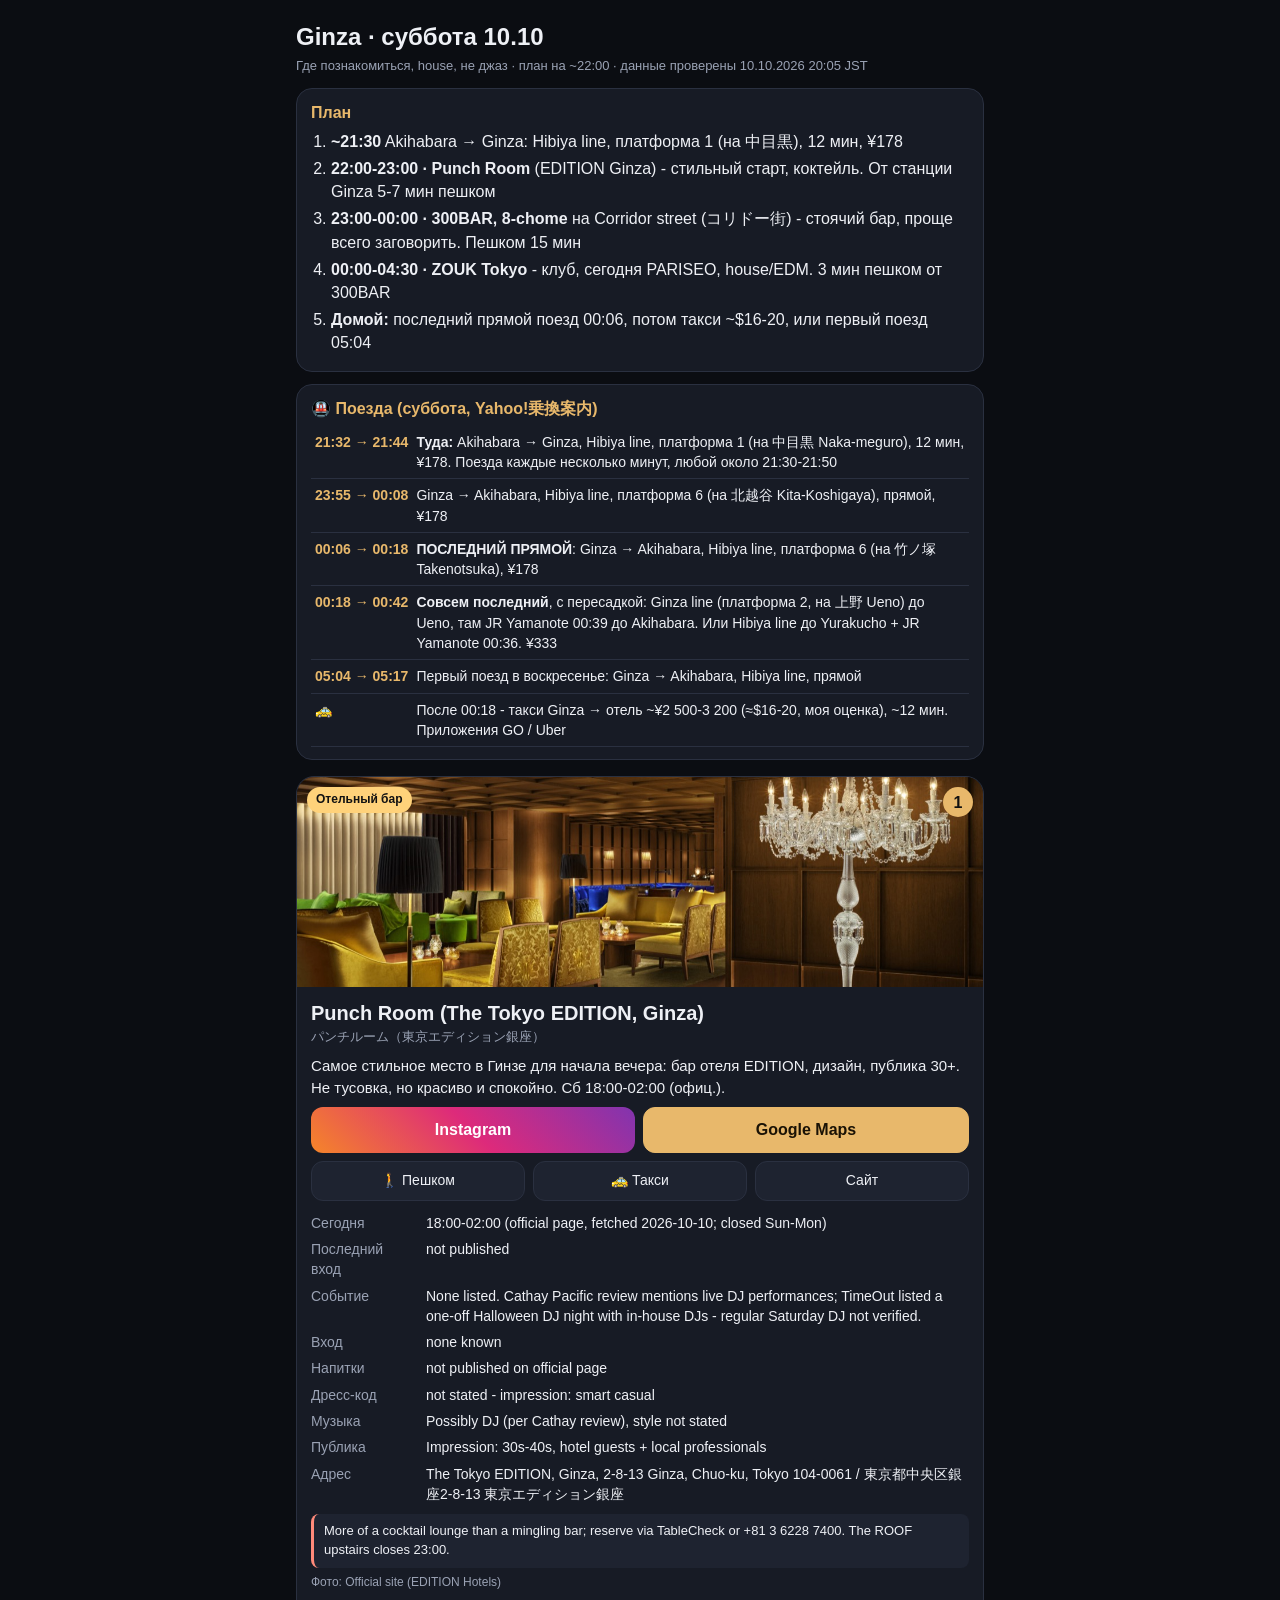
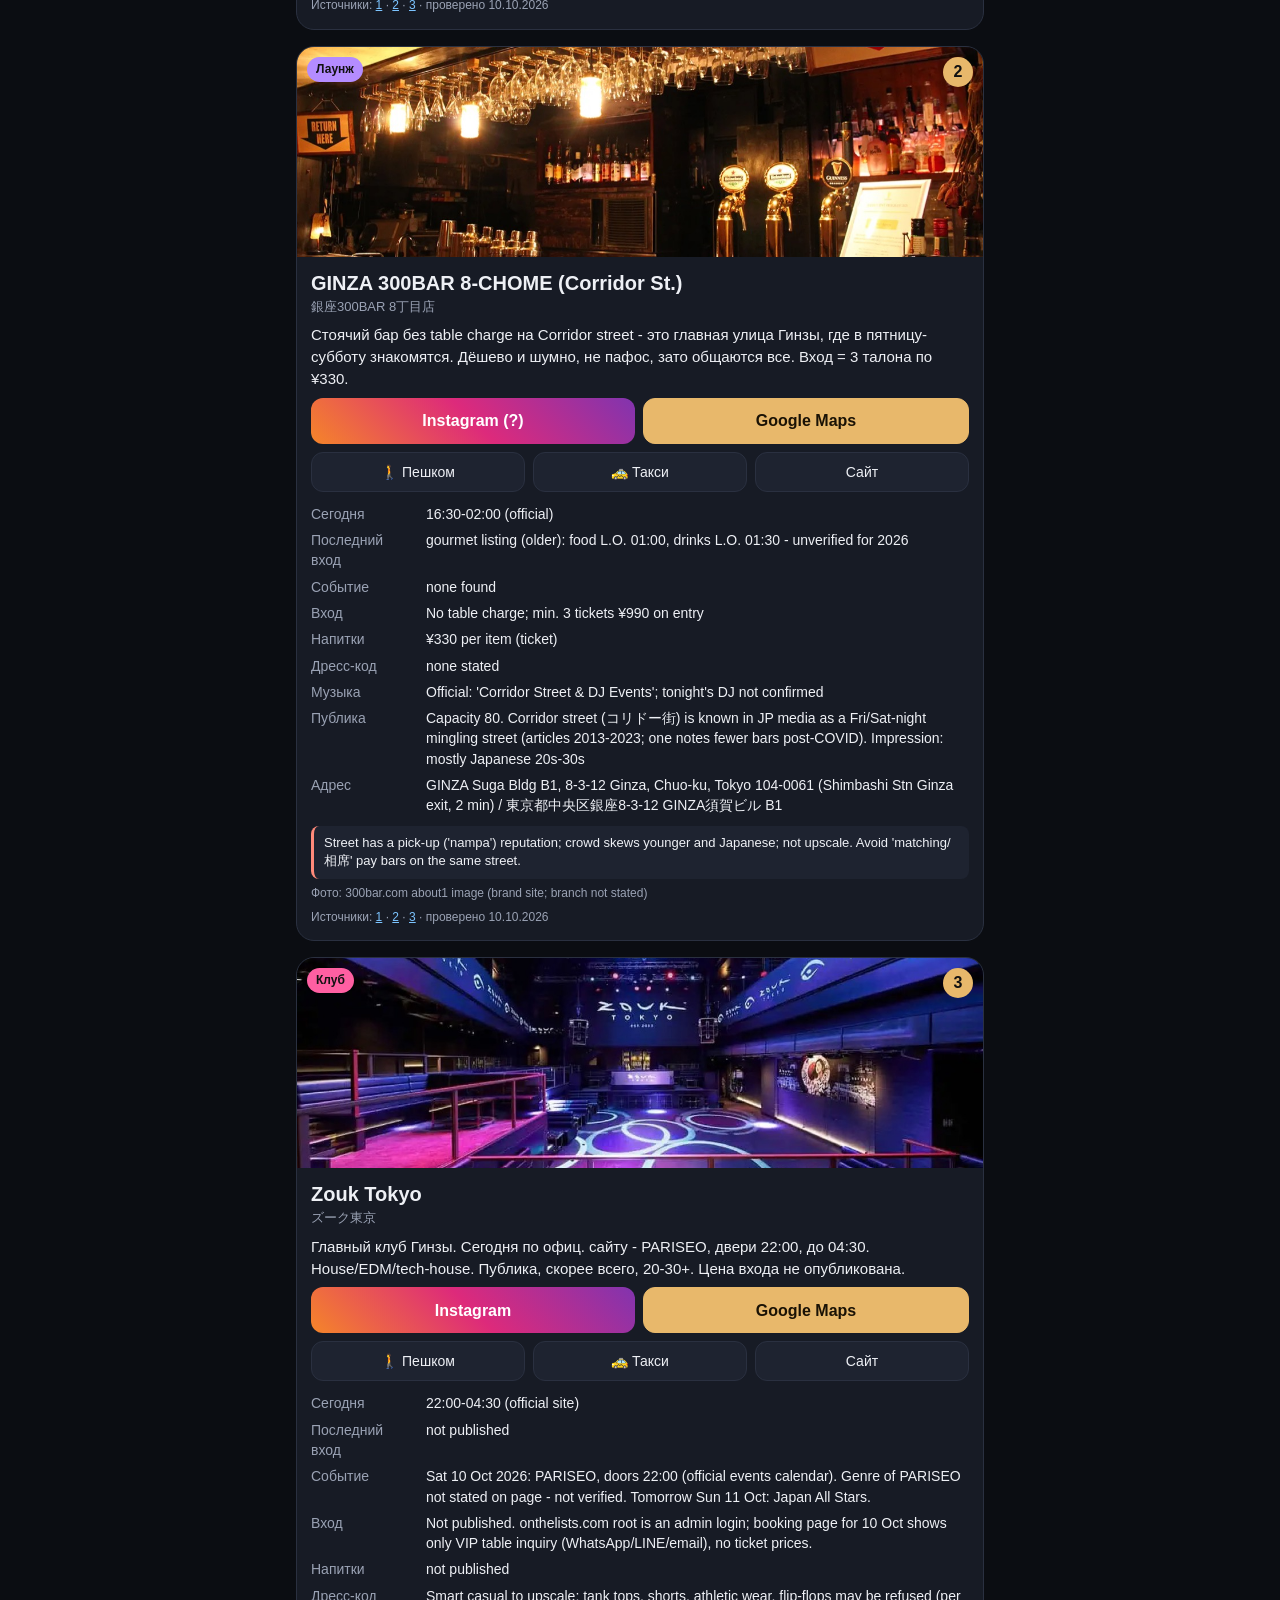
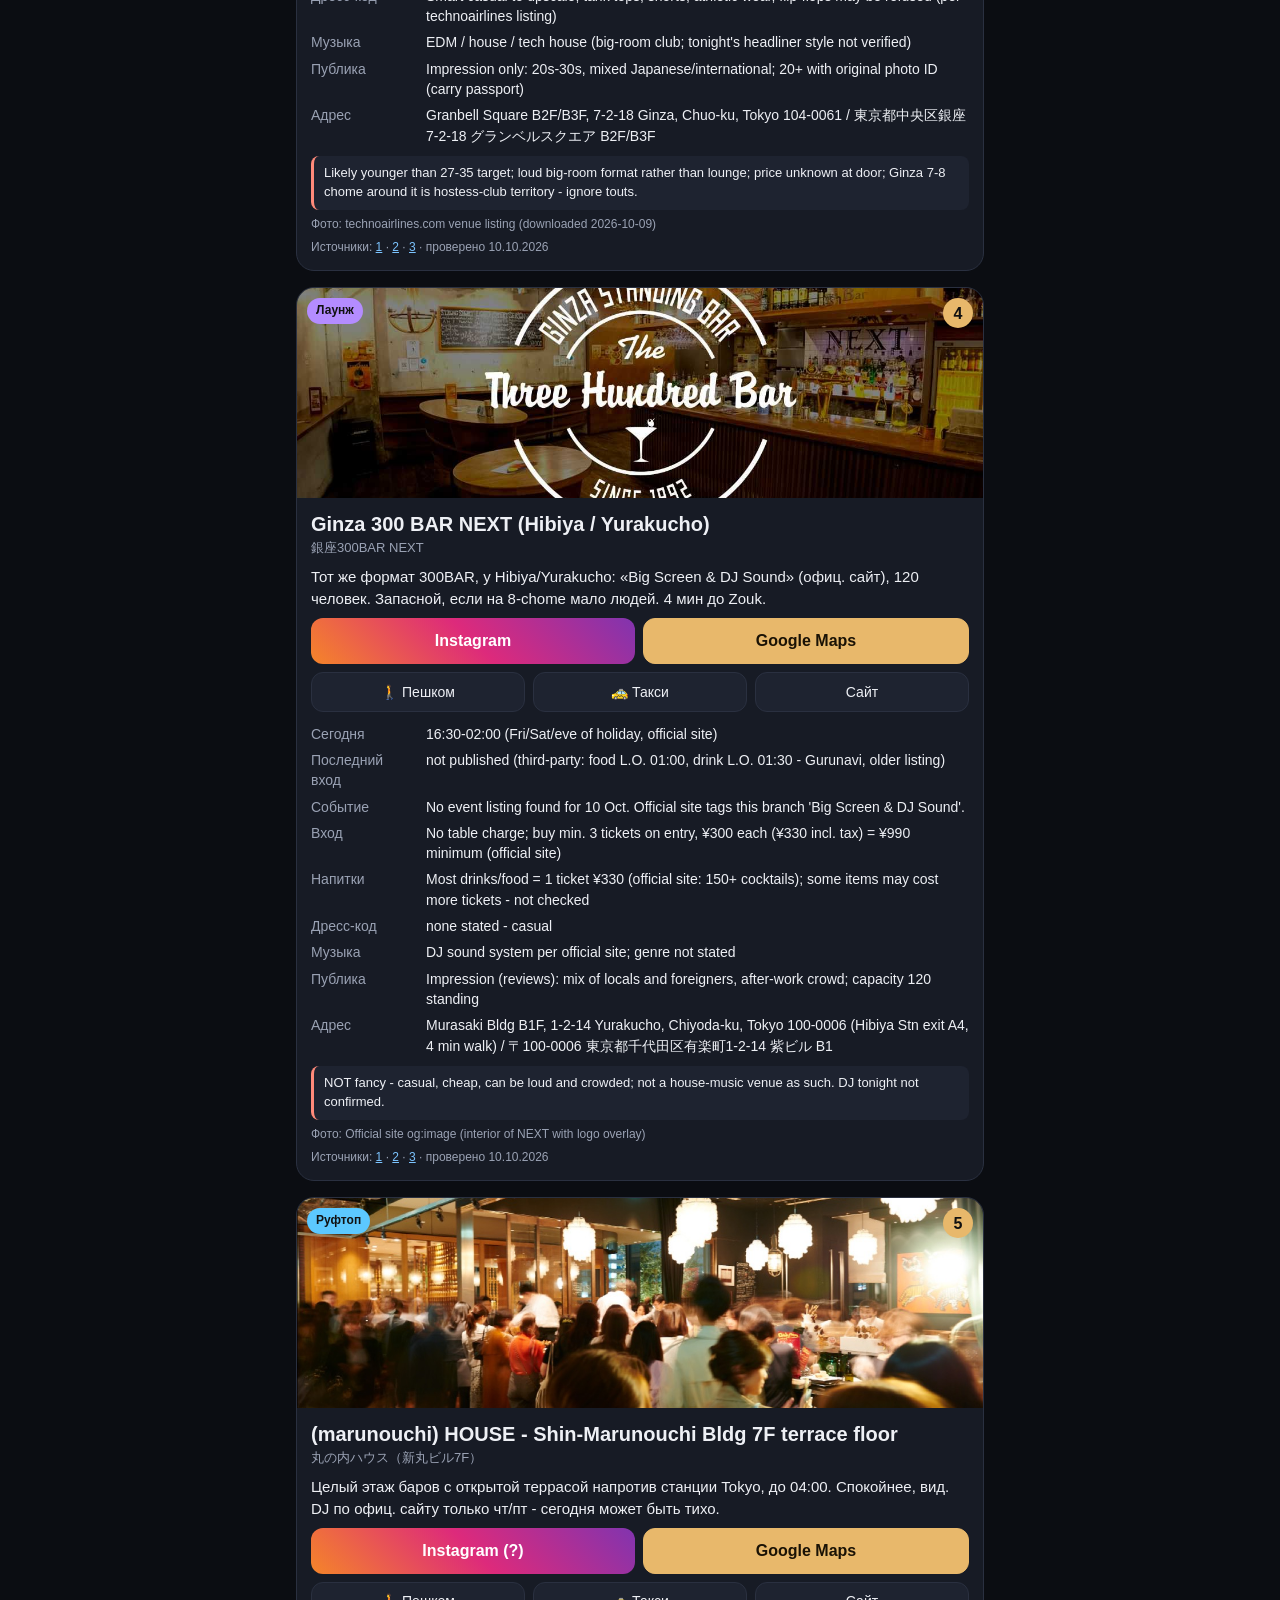
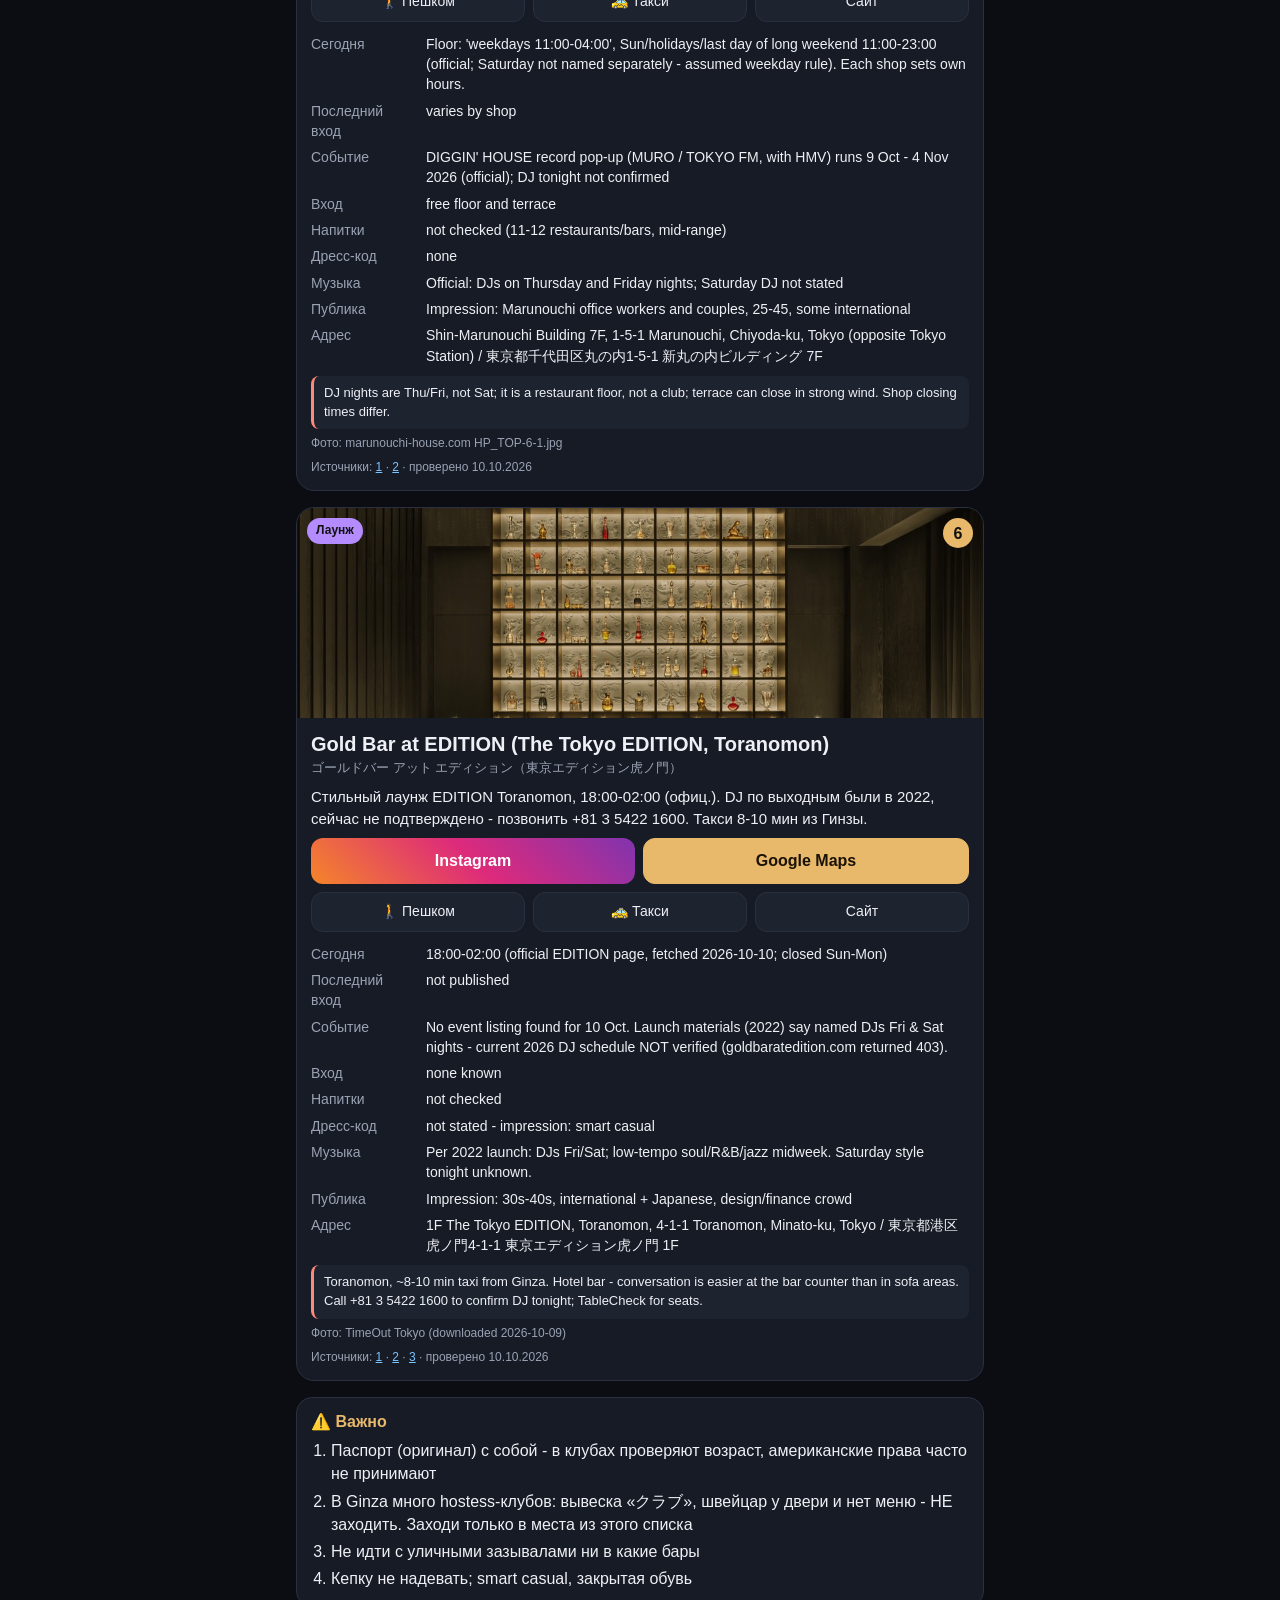
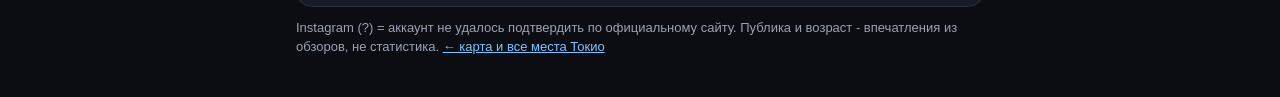
==== ginza.html @ 59ecd3d4 "Saturday Ginza page: 6 venues, Instagram, trains Co-Authored-By: Claude Opus 5.5 <noreply@anthropic." ====
<!doctype html><html lang="ru"><head><meta charset="utf-8"><meta name="viewport" content="width=device-width,initial-scale=1,viewport-fit=cover">
<meta name="robots" content="noindex,nofollow"><meta name="theme-color" content="#0b0d12"><title>Ginza · суббота</title>
<style>
:root{--bg:#0b0d12;--card:#171b25;--card2:#1e2330;--ink:#eef0f5;--mute:#9aa2b4;--line:#2a3040;--acc:#e8b86b;--warn:#ff8a7a}
*{box-sizing:border-box}body{margin:0;background:var(--bg);color:var(--ink);font:16px/1.45 -apple-system,BlinkMacSystemFont,"Segoe UI",Roboto,sans-serif}
.wrap{max-width:720px;margin:0 auto;padding:14px 16px 40px}h1{font-size:24px;margin:6px 0 2px}.sub{color:var(--mute);font-size:13px}
a{color:#7cc4ff}.box{background:var(--card);border:1px solid var(--line);border-radius:16px;padding:12px 14px;margin:12px 0}
.box h3{margin:0 0 6px;font-size:16px;color:var(--acc)}ol{margin:0;padding-left:20px}li{margin:4px 0}
table{width:100%;border-collapse:collapse;font-size:14px}td{padding:6px 4px;border-bottom:1px solid var(--line);vertical-align:top}td.t{color:var(--acc);font-weight:700;white-space:nowrap}
.card{background:var(--card);border:1px solid var(--line);border-radius:18px;overflow:hidden;margin:16px 0}
.ph{position:relative;height:210px;background:var(--card2)}.ph img{width:100%;height:100%;object-fit:cover;display:block}
.noph{position:absolute;inset:0;display:flex;align-items:center;justify-content:center;color:var(--mute);font-size:13px}
.badge{position:absolute;left:10px;top:10px;color:#111;font-weight:700;font-size:12px;padding:4px 9px;border-radius:999px}
.num{position:absolute;right:10px;top:10px;background:var(--acc);color:#111;font-weight:800;width:30px;height:30px;border-radius:50%;display:flex;align-items:center;justify-content:center}
.bd{padding:12px 14px 14px}h2{margin:0;font-size:20px}.ja{color:var(--mute);font-size:13px}
.why{margin:8px 0;font-size:15px}.note{margin:8px 0;font-size:14px;color:var(--ink)}
.btns{display:flex;gap:8px;margin-top:8px}.btn{flex:1;display:flex;align-items:center;justify-content:center;min-height:46px;border-radius:12px;border:1px solid var(--line);background:var(--card2);color:var(--ink);text-decoration:none;font-weight:600}
.btn.pri{background:var(--acc);border-color:var(--acc);color:#1a1205}.btn.ig{background:linear-gradient(45deg,#f58529,#dd2a7b,#8134af);border:0;color:#fff}.btn.sm{min-height:40px;font-weight:500;font-size:14px}
.kv{display:grid;grid-template-columns:105px 1fr;gap:6px 10px;font-size:14px;margin-top:12px}.k{color:var(--mute)}
.warn{border-left:3px solid var(--warn);background:var(--card2);padding:8px 10px;border-radius:8px;font-size:13px;margin-top:10px}
.small{font-size:12px;color:var(--mute);margin-top:6px}
</style></head><body><div class="wrap">
<h1>Ginza · суббота 10.10</h1><div class="sub">Где познакомиться, house, не джаз · план на ~22:00 · данные проверены 10.10.2026 20:05 JST</div>
<div class="box"><h3>План</h3><ol><li><b>~21:30</b> Akihabara → Ginza: Hibiya line, платформа 1 (на 中目黒), 12 мин, ¥178</li><li><b>22:00-23:00 · Punch Room</b> (EDITION Ginza) - стильный старт, коктейль. От станции Ginza 5-7 мин пешком</li><li><b>23:00-00:00 · 300BAR, 8-chome</b> на Corridor street (コリドー街) - стоячий бар, проще всего заговорить. Пешком 15 мин</li><li><b>00:00-04:30 · ZOUK Tokyo</b> - клуб, сегодня PARISEO, house/EDM. 3 мин пешком от 300BAR</li><li><b>Домой:</b> последний прямой поезд 00:06, потом такси ~$16-20, или первый поезд 05:04</li></ol></div>
<div class="box"><h3>🚇 Поезда (суббота, Yahoo!乗換案内)</h3><table><tr><td class="t">21:32 → 21:44</td><td><b>Туда:</b> Akihabara → Ginza, Hibiya line, платформа 1 (на 中目黒 Naka-meguro), 12 мин, ¥178. Поезда каждые несколько минут, любой около 21:30-21:50</td></tr><tr><td class="t">23:55 → 00:08</td><td>Ginza → Akihabara, Hibiya line, платформа 6 (на 北越谷 Kita-Koshigaya), прямой, ¥178</td></tr><tr><td class="t">00:06 → 00:18</td><td><b>ПОСЛЕДНИЙ ПРЯМОЙ</b>: Ginza → Akihabara, Hibiya line, платформа 6 (на 竹ノ塚 Takenotsuka), ¥178</td></tr><tr><td class="t">00:18 → 00:42</td><td><b>Совсем последний</b>, с пересадкой: Ginza line (платформа 2, на 上野 Ueno) до Ueno, там JR Yamanote 00:39 до Akihabara. Или Hibiya line до Yurakucho + JR Yamanote 00:36. ¥333</td></tr><tr><td class="t">05:04 → 05:17</td><td>Первый поезд в воскресенье: Ginza → Akihabara, Hibiya line, прямой</td></tr><tr><td class="t">🚕</td><td>После 00:18 - такси Ginza → отель ~¥2 500-3 200 (≈$16-20, моя оценка), ~12 мин. Приложения GO / Uber</td></tr></table></div>
<article class="card" id="punch-room-edition-ginza">
 <div class="ph"><img loading="lazy" src="img/ginza-punch-room-edition-ginza-1.jpg" alt="Punch Room (The Tokyo EDITION, Ginza)"><span class="badge" style="background:#ffd27a">Отельный бар</span><span class="num">1</span></div>
 <div class="bd">
  <h2>Punch Room (The Tokyo EDITION, Ginza)</h2><div class="ja">パンチルーム（東京エディション銀座）</div>
  <div class="why">Самое стильное место в Гинзе для начала вечера: бар отеля EDITION, дизайн, публика 30+. Не тусовка, но красиво и спокойно. Сб 18:00-02:00 (офиц.).</div>
  
  <div class="btns">
   <a class="btn ig" href="https://www.instagram.com/editionginza" target="_blank" rel="noopener">Instagram</a>
   <a class="btn pri" href="https://www.google.com/maps/search/?api=1&query=Punch%20Room%20The%20Tokyo%20EDITION%20Ginza" target="_blank" rel="noopener">Google Maps</a>
  </div>
  <div class="btns">
   <a class="btn sm" href="https://www.google.com/maps/dir/?api=1&destination=Punch%20Room%20The%20Tokyo%20EDITION%20Ginza&travelmode=walking" target="_blank" rel="noopener">🚶 Пешком</a>
   <a class="btn sm" href="https://www.google.com/maps/dir/?api=1&destination=Punch%20Room%20The%20Tokyo%20EDITION%20Ginza&travelmode=driving" target="_blank" rel="noopener">🚕 Такси</a>
   <a class="btn sm" href="https://www.editionhotels.com/tokyo-ginza/restaurants-and-bars/punch-room/" target="_blank" rel="noopener">Сайт</a>
  </div>
  <div class="kv"><div class="k">Сегодня</div><div>18:00-02:00 (official page, fetched 2026-10-10; closed Sun-Mon)</div><div class="k">Последний вход</div><div>not published</div><div class="k">Событие</div><div>None listed. Cathay Pacific review mentions live DJ performances; TimeOut listed a one-off Halloween DJ night with in-house DJs - regular Saturday DJ not verified.</div><div class="k">Вход</div><div>none known</div><div class="k">Напитки</div><div>not published on official page</div><div class="k">Дресс-код</div><div>not stated - impression: smart casual</div><div class="k">Музыка</div><div>Possibly DJ (per Cathay review), style not stated</div><div class="k">Публика</div><div>Impression: 30s-40s, hotel guests + local professionals</div><div class="k">Адрес</div><div>The Tokyo EDITION, Ginza, 2-8-13 Ginza, Chuo-ku, Tokyo 104-0061 / 東京都中央区銀座2-8-13 東京エディション銀座</div></div>
  <div class="warn">More of a cocktail lounge than a mingling bar; reserve via TableCheck or +81 3 6228 7400. The ROOF upstairs closes 23:00.</div>
  <div class="small">Фото: Official site (EDITION Hotels)</div>
  <div class="small">Источники: <a href="https://www.editionhotels.com/tokyo-ginza/restaurants-and-bars/punch-room/" target="_blank" rel="noopener">1</a> · <a href="https://www.cathaypacific.com/cx/en_GB/inspiration/holidays/tokyo-edition-ginza-hotel-review.html" target="_blank" rel="noopener">2</a> · <a href="https://www.timeout.com/tokyo/music/la-drumatica-halloween-a-night-of-music-and-mixology" target="_blank" rel="noopener">3</a> · проверено 10.10.2026</div>
 </div></article>
<article class="card" id="ginza-300bar-8chome">
 <div class="ph"><img loading="lazy" src="img/ginza-300bar-8chome-1.jpg" alt="GINZA 300BAR 8-CHOME (Corridor St.)"><span class="badge" style="background:#b48cff">Лаунж</span><span class="num">2</span></div>
 <div class="bd">
  <h2>GINZA 300BAR 8-CHOME (Corridor St.)</h2><div class="ja">銀座300BAR 8丁目店</div>
  <div class="why">Стоячий бар без table charge на Corridor street - это главная улица Гинзы, где в пятницу-субботу знакомятся. Дёшево и шумно, не пафос, зато общаются все. Вход = 3 талона по ¥330.</div>
  
  <div class="btns">
   <a class="btn ig" href="https://www.instagram.com/ginza300bar" target="_blank" rel="noopener">Instagram (?)</a>
   <a class="btn pri" href="https://www.google.com/maps/search/?api=1&query=%E9%8A%80%E5%BA%A7300BAR%208%E4%B8%81%E7%9B%AE%E5%BA%97%20%E9%8A%80%E5%BA%A78-3-12" target="_blank" rel="noopener">Google Maps</a>
  </div>
  <div class="btns">
   <a class="btn sm" href="https://www.google.com/maps/dir/?api=1&destination=%E9%8A%80%E5%BA%A7300BAR%208%E4%B8%81%E7%9B%AE%E5%BA%97%20%E9%8A%80%E5%BA%A78-3-12&travelmode=walking" target="_blank" rel="noopener">🚶 Пешком</a>
   <a class="btn sm" href="https://www.google.com/maps/dir/?api=1&destination=%E9%8A%80%E5%BA%A7300BAR%208%E4%B8%81%E7%9B%AE%E5%BA%97%20%E9%8A%80%E5%BA%A78-3-12&travelmode=driving" target="_blank" rel="noopener">🚕 Такси</a>
   <a class="btn sm" href="https://www.300bar.com/" target="_blank" rel="noopener">Сайт</a>
  </div>
  <div class="kv"><div class="k">Сегодня</div><div>16:30-02:00 (official)</div><div class="k">Последний вход</div><div>gourmet listing (older): food L.O. 01:00, drinks L.O. 01:30 - unverified for 2026</div><div class="k">Событие</div><div>none found</div><div class="k">Вход</div><div>No table charge; min. 3 tickets ¥990 on entry</div><div class="k">Напитки</div><div>¥330 per item (ticket)</div><div class="k">Дресс-код</div><div>none stated</div><div class="k">Музыка</div><div>Official: &#x27;Corridor Street &amp; DJ Events&#x27;; tonight&#x27;s DJ not confirmed</div><div class="k">Публика</div><div>Capacity 80. Corridor street (コリドー街) is known in JP media as a Fri/Sat-night mingling street (articles 2013-2023; one notes fewer bars post-COVID). Impression: mostly Japanese 20s-30s</div><div class="k">Адрес</div><div>GINZA Suga Bldg B1, 8-3-12 Ginza, Chuo-ku, Tokyo 104-0061 (Shimbashi Stn Ginza exit, 2 min) / 東京都中央区銀座8-3-12 GINZA須賀ビル B1</div></div>
  <div class="warn">Street has a pick-up (&#x27;nampa&#x27;) reputation; crowd skews younger and Japanese; not upscale. Avoid &#x27;matching/相席&#x27; pay bars on the same street.</div>
  <div class="small">Фото: 300bar.com about1 image (brand site; branch not stated)</div>
  <div class="small">Источники: <a href="https://www.300bar.com/ (checked 2026-10-10)" target="_blank" rel="noopener">1</a> · <a href="https://aumo.jp/articles/74096" target="_blank" rel="noopener">2</a> · <a href="https://www.nikkan-gendai.com/articles/view/lifex/219789" target="_blank" rel="noopener">3</a> · проверено 10.10.2026</div>
 </div></article>
<article class="card" id="zouk-tokyo">
 <div class="ph"><img loading="lazy" src="img/ginza-zouk-tokyo-1.jpg" alt="Zouk Tokyo"><span class="badge" style="background:#ff5fa2">Клуб</span><span class="num">3</span></div>
 <div class="bd">
  <h2>Zouk Tokyo</h2><div class="ja">ズーク東京</div>
  <div class="why">Главный клуб Гинзы. Сегодня по офиц. сайту - PARISEO, двери 22:00, до 04:30. House/EDM/tech-house. Публика, скорее всего, 20-30+. Цена входа не опубликована.</div>
  
  <div class="btns">
   <a class="btn ig" href="https://www.instagram.com/zouktokyo" target="_blank" rel="noopener">Instagram</a>
   <a class="btn pri" href="https://www.google.com/maps/search/?api=1&query=Zouk%20Tokyo%20Granbell%20Square%20Ginza" target="_blank" rel="noopener">Google Maps</a>
  </div>
  <div class="btns">
   <a class="btn sm" href="https://www.google.com/maps/dir/?api=1&destination=Zouk%20Tokyo%20Granbell%20Square%20Ginza&travelmode=walking" target="_blank" rel="noopener">🚶 Пешком</a>
   <a class="btn sm" href="https://www.google.com/maps/dir/?api=1&destination=Zouk%20Tokyo%20Granbell%20Square%20Ginza&travelmode=driving" target="_blank" rel="noopener">🚕 Такси</a>
   <a class="btn sm" href="https://www.zoukgrouptky.com/en" target="_blank" rel="noopener">Сайт</a>
  </div>
  <div class="kv"><div class="k">Сегодня</div><div>22:00-04:30 (official site)</div><div class="k">Последний вход</div><div>not published</div><div class="k">Событие</div><div>Sat 10 Oct 2026: PARISEO, doors 22:00 (official events calendar). Genre of PARISEO not stated on page - not verified. Tomorrow Sun 11 Oct: Japan All Stars.</div><div class="k">Вход</div><div>Not published. onthelists.com root is an admin login; booking page for 10 Oct shows only VIP table inquiry (WhatsApp/LINE/email), no ticket prices.</div><div class="k">Напитки</div><div>not published</div><div class="k">Дресс-код</div><div>Smart casual to upscale; tank tops, shorts, athletic wear, flip-flops may be refused (per technoairlines listing)</div><div class="k">Музыка</div><div>EDM / house / tech house (big-room club; tonight&#x27;s headliner style not verified)</div><div class="k">Публика</div><div>Impression only: 20s-30s, mixed Japanese/international; 20+ with original photo ID (carry passport)</div><div class="k">Адрес</div><div>Granbell Square B2F/B3F, 7-2-18 Ginza, Chuo-ku, Tokyo 104-0061 / 東京都中央区銀座7-2-18 グランベルスクエア B2F/B3F</div></div>
  <div class="warn">Likely younger than 27-35 target; loud big-room format rather than lounge; price unknown at door; Ginza 7-8 chome around it is hostess-club territory - ignore touts.</div>
  <div class="small">Фото: technoairlines.com venue listing (downloaded 2026-10-09)</div>
  <div class="small">Источники: <a href="https://www.zoukgrouptky.com/en" target="_blank" rel="noopener">1</a> · <a href="https://www.zoukgrouptky.com/en/book?event=af295ebc-ec85-4cde-846c-66288b3844a8&amp;view=vip" target="_blank" rel="noopener">2</a> · <a href="https://www.technoairlines.com/club/zouk-tokyo" target="_blank" rel="noopener">3</a> · проверено 10.10.2026</div>
 </div></article>
<article class="card" id="300bar-next">
 <div class="ph"><img loading="lazy" src="img/ginza-300bar-next-1.jpg" alt="Ginza 300 BAR NEXT (Hibiya / Yurakucho)"><span class="badge" style="background:#b48cff">Лаунж</span><span class="num">4</span></div>
 <div class="bd">
  <h2>Ginza 300 BAR NEXT (Hibiya / Yurakucho)</h2><div class="ja">銀座300BAR NEXT</div>
  <div class="why">Тот же формат 300BAR, у Hibiya/Yurakucho: «Big Screen &amp; DJ Sound» (офиц. сайт), 120 человек. Запасной, если на 8-chome мало людей. 4 мин до Zouk.</div>
  
  <div class="btns">
   <a class="btn ig" href="https://www.instagram.com/ginza300bar" target="_blank" rel="noopener">Instagram</a>
   <a class="btn pri" href="https://www.google.com/maps/search/?api=1&query=Ginza%20300%20BAR%20NEXT%20%E6%9C%89%E6%A5%BD%E7%94%BA1-2-14" target="_blank" rel="noopener">Google Maps</a>
  </div>
  <div class="btns">
   <a class="btn sm" href="https://www.google.com/maps/dir/?api=1&destination=Ginza%20300%20BAR%20NEXT%20%E6%9C%89%E6%A5%BD%E7%94%BA1-2-14&travelmode=walking" target="_blank" rel="noopener">🚶 Пешком</a>
   <a class="btn sm" href="https://www.google.com/maps/dir/?api=1&destination=Ginza%20300%20BAR%20NEXT%20%E6%9C%89%E6%A5%BD%E7%94%BA1-2-14&travelmode=driving" target="_blank" rel="noopener">🚕 Такси</a>
   <a class="btn sm" href="https://www.300bar.com/" target="_blank" rel="noopener">Сайт</a>
  </div>
  <div class="kv"><div class="k">Сегодня</div><div>16:30-02:00 (Fri/Sat/eve of holiday, official site)</div><div class="k">Последний вход</div><div>not published (third-party: food L.O. 01:00, drink L.O. 01:30 - Gurunavi, older listing)</div><div class="k">Событие</div><div>No event listing found for 10 Oct. Official site tags this branch &#x27;Big Screen &amp; DJ Sound&#x27;.</div><div class="k">Вход</div><div>No table charge; buy min. 3 tickets on entry, ¥300 each (¥330 incl. tax) = ¥990 minimum (official site)</div><div class="k">Напитки</div><div>Most drinks/food = 1 ticket ¥330 (official site: 150+ cocktails); some items may cost more tickets - not checked</div><div class="k">Дресс-код</div><div>none stated - casual</div><div class="k">Музыка</div><div>DJ sound system per official site; genre not stated</div><div class="k">Публика</div><div>Impression (reviews): mix of locals and foreigners, after-work crowd; capacity 120 standing</div><div class="k">Адрес</div><div>Murasaki Bldg B1F, 1-2-14 Yurakucho, Chiyoda-ku, Tokyo 100-0006 (Hibiya Stn exit A4, 4 min walk) / 〒100-0006 東京都千代田区有楽町1-2-14 紫ビル B1</div></div>
  <div class="warn">NOT fancy - casual, cheap, can be loud and crowded; not a house-music venue as such. DJ tonight not confirmed.</div>
  <div class="small">Фото: Official site og:image (interior of NEXT with logo overlay)</div>
  <div class="small">Источники: <a href="https://www.300bar.com/" target="_blank" rel="noopener">1</a> · <a href="https://gurunavi.com/en/e179707/rst/" target="_blank" rel="noopener">2</a> · <a href="https://wanderlog.com/place/details/2000929/ginza-300-bar" target="_blank" rel="noopener">3</a> · проверено 10.10.2026</div>
 </div></article>
<article class="card" id="ginza-marunouchi-house">
 <div class="ph"><img loading="lazy" src="img/ginza-marunouchi-house-1.jpg" alt="(marunouchi) HOUSE - Shin-Marunouchi Bldg 7F terrace floor"><span class="badge" style="background:#5cc8ff">Руфтоп</span><span class="num">5</span></div>
 <div class="bd">
  <h2>(marunouchi) HOUSE - Shin-Marunouchi Bldg 7F terrace floor</h2><div class="ja">丸の内ハウス（新丸ビル7F）</div>
  <div class="why">Целый этаж баров с открытой террасой напротив станции Tokyo, до 04:00. Спокойнее, вид. DJ по офиц. сайту только чт/пт - сегодня может быть тихо.</div>
  
  <div class="btns">
   <a class="btn ig" href="https://www.instagram.com/marunouchi_house" target="_blank" rel="noopener">Instagram (?)</a>
   <a class="btn pri" href="https://www.google.com/maps/search/?api=1&query=%E4%B8%B8%E3%81%AE%E5%86%85%E3%83%8F%E3%82%A6%E3%82%B9%20%E6%96%B0%E4%B8%B8%E3%83%93%E3%83%AB%207F" target="_blank" rel="noopener">Google Maps</a>
  </div>
  <div class="btns">
   <a class="btn sm" href="https://www.google.com/maps/dir/?api=1&destination=%E4%B8%B8%E3%81%AE%E5%86%85%E3%83%8F%E3%82%A6%E3%82%B9%20%E6%96%B0%E4%B8%B8%E3%83%93%E3%83%AB%207F&travelmode=walking" target="_blank" rel="noopener">🚶 Пешком</a>
   <a class="btn sm" href="https://www.google.com/maps/dir/?api=1&destination=%E4%B8%B8%E3%81%AE%E5%86%85%E3%83%8F%E3%82%A6%E3%82%B9%20%E6%96%B0%E4%B8%B8%E3%83%93%E3%83%AB%207F&travelmode=driving" target="_blank" rel="noopener">🚕 Такси</a>
   <a class="btn sm" href="https://www.marunouchi-house.com/" target="_blank" rel="noopener">Сайт</a>
  </div>
  <div class="kv"><div class="k">Сегодня</div><div>Floor: &#x27;weekdays 11:00-04:00&#x27;, Sun/holidays/last day of long weekend 11:00-23:00 (official; Saturday not named separately - assumed weekday rule). Each shop sets own hours.</div><div class="k">Последний вход</div><div>varies by shop</div><div class="k">Событие</div><div>DIGGIN&#x27; HOUSE record pop-up (MURO / TOKYO FM, with HMV) runs 9 Oct - 4 Nov 2026 (official); DJ tonight not confirmed</div><div class="k">Вход</div><div>free floor and terrace</div><div class="k">Напитки</div><div>not checked (11-12 restaurants/bars, mid-range)</div><div class="k">Дресс-код</div><div>none</div><div class="k">Музыка</div><div>Official: DJs on Thursday and Friday nights; Saturday DJ not stated</div><div class="k">Публика</div><div>Impression: Marunouchi office workers and couples, 25-45, some international</div><div class="k">Адрес</div><div>Shin-Marunouchi Building 7F, 1-5-1 Marunouchi, Chiyoda-ku, Tokyo (opposite Tokyo Station) / 東京都千代田区丸の内1-5-1 新丸の内ビルディング 7F</div></div>
  <div class="warn">DJ nights are Thu/Fri, not Sat; it is a restaurant floor, not a club; terrace can close in strong wind. Shop closing times differ.</div>
  <div class="small">Фото: marunouchi-house.com HP_TOP-6-1.jpg</div>
  <div class="small">Источники: <a href="https://www.marunouchi-house.com/ (checked 2026-10-10)" target="_blank" rel="noopener">1</a> · <a href="https://summer.walkerplus.com/odekake/detail_e/ar0313e610464/" target="_blank" rel="noopener">2</a> · проверено 10.10.2026</div>
 </div></article>
<article class="card" id="gold-bar-edition-toranomon">
 <div class="ph"><img loading="lazy" src="img/ginza-gold-bar-edition-toranomon-1.jpg" alt="Gold Bar at EDITION (The Tokyo EDITION, Toranomon)"><span class="badge" style="background:#b48cff">Лаунж</span><span class="num">6</span></div>
 <div class="bd">
  <h2>Gold Bar at EDITION (The Tokyo EDITION, Toranomon)</h2><div class="ja">ゴールドバー アット エディション（東京エディション虎ノ門）</div>
  <div class="why">Стильный лаунж EDITION Toranomon, 18:00-02:00 (офиц.). DJ по выходным были в 2022, сейчас не подтверждено - позвонить +81 3 5422 1600. Такси 8-10 мин из Гинзы.</div>
  
  <div class="btns">
   <a class="btn ig" href="https://www.instagram.com/toranomonedition/" target="_blank" rel="noopener">Instagram</a>
   <a class="btn pri" href="https://www.google.com/maps/search/?api=1&query=Gold%20Bar%20at%20EDITION%20Toranomon" target="_blank" rel="noopener">Google Maps</a>
  </div>
  <div class="btns">
   <a class="btn sm" href="https://www.google.com/maps/dir/?api=1&destination=Gold%20Bar%20at%20EDITION%20Toranomon&travelmode=walking" target="_blank" rel="noopener">🚶 Пешком</a>
   <a class="btn sm" href="https://www.google.com/maps/dir/?api=1&destination=Gold%20Bar%20at%20EDITION%20Toranomon&travelmode=driving" target="_blank" rel="noopener">🚕 Такси</a>
   <a class="btn sm" href="https://www.goldbaratedition.com/en/" target="_blank" rel="noopener">Сайт</a>
  </div>
  <div class="kv"><div class="k">Сегодня</div><div>18:00-02:00 (official EDITION page, fetched 2026-10-10; closed Sun-Mon)</div><div class="k">Последний вход</div><div>not published</div><div class="k">Событие</div><div>No event listing found for 10 Oct. Launch materials (2022) say named DJs Fri &amp; Sat nights - current 2026 DJ schedule NOT verified (goldbaratedition.com returned 403).</div><div class="k">Вход</div><div>none known</div><div class="k">Напитки</div><div>not checked</div><div class="k">Дресс-код</div><div>not stated - impression: smart casual</div><div class="k">Музыка</div><div>Per 2022 launch: DJs Fri/Sat; low-tempo soul/R&amp;B/jazz midweek. Saturday style tonight unknown.</div><div class="k">Публика</div><div>Impression: 30s-40s, international + Japanese, design/finance crowd</div><div class="k">Адрес</div><div>1F The Tokyo EDITION, Toranomon, 4-1-1 Toranomon, Minato-ku, Tokyo / 東京都港区虎ノ門4-1-1 東京エディション虎ノ門 1F</div></div>
  <div class="warn">Toranomon, ~8-10 min taxi from Ginza. Hotel bar - conversation is easier at the bar counter than in sofa areas. Call +81 3 5422 1600 to confirm DJ tonight; TableCheck for seats.</div>
  <div class="small">Фото: TimeOut Tokyo (downloaded 2026-10-09)</div>
  <div class="small">Источники: <a href="https://www.editionhotels.com/tokyo-toranomon/restaurants-and-bars/" target="_blank" rel="noopener">1</a> · <a href="https://hoteldesigns.net/industry-news/gold-bar-at-edition-launches-at-the-tokyo-edition-toranomon/" target="_blank" rel="noopener">2</a> · <a href="https://www.tablecheck.com/shops/editionhotels-tokyo-goldbar/reserve" target="_blank" rel="noopener">3</a> · проверено 10.10.2026</div>
 </div></article>
<div class="box"><h3>⚠️ Важно</h3><ol><li>Паспорт (оригинал) с собой - в клубах проверяют возраст, американские права часто не принимают</li><li>В Ginza много hostess-клубов: вывеска «クラブ», швейцар у двери и нет меню - НЕ заходить. Заходи только в места из этого списка</li><li>Не идти с уличными зазывалами ни в какие бары</li><li>Кепку не надевать; smart casual, закрытая обувь</li></ol></div>
<div class="sub">Instagram (?) = аккаунт не удалось подтвердить по официальному сайту. Публика и возраст - впечатления из обзоров, не статистика. <a href="./">← карта и все места Токио</a></div>
</div></body></html>
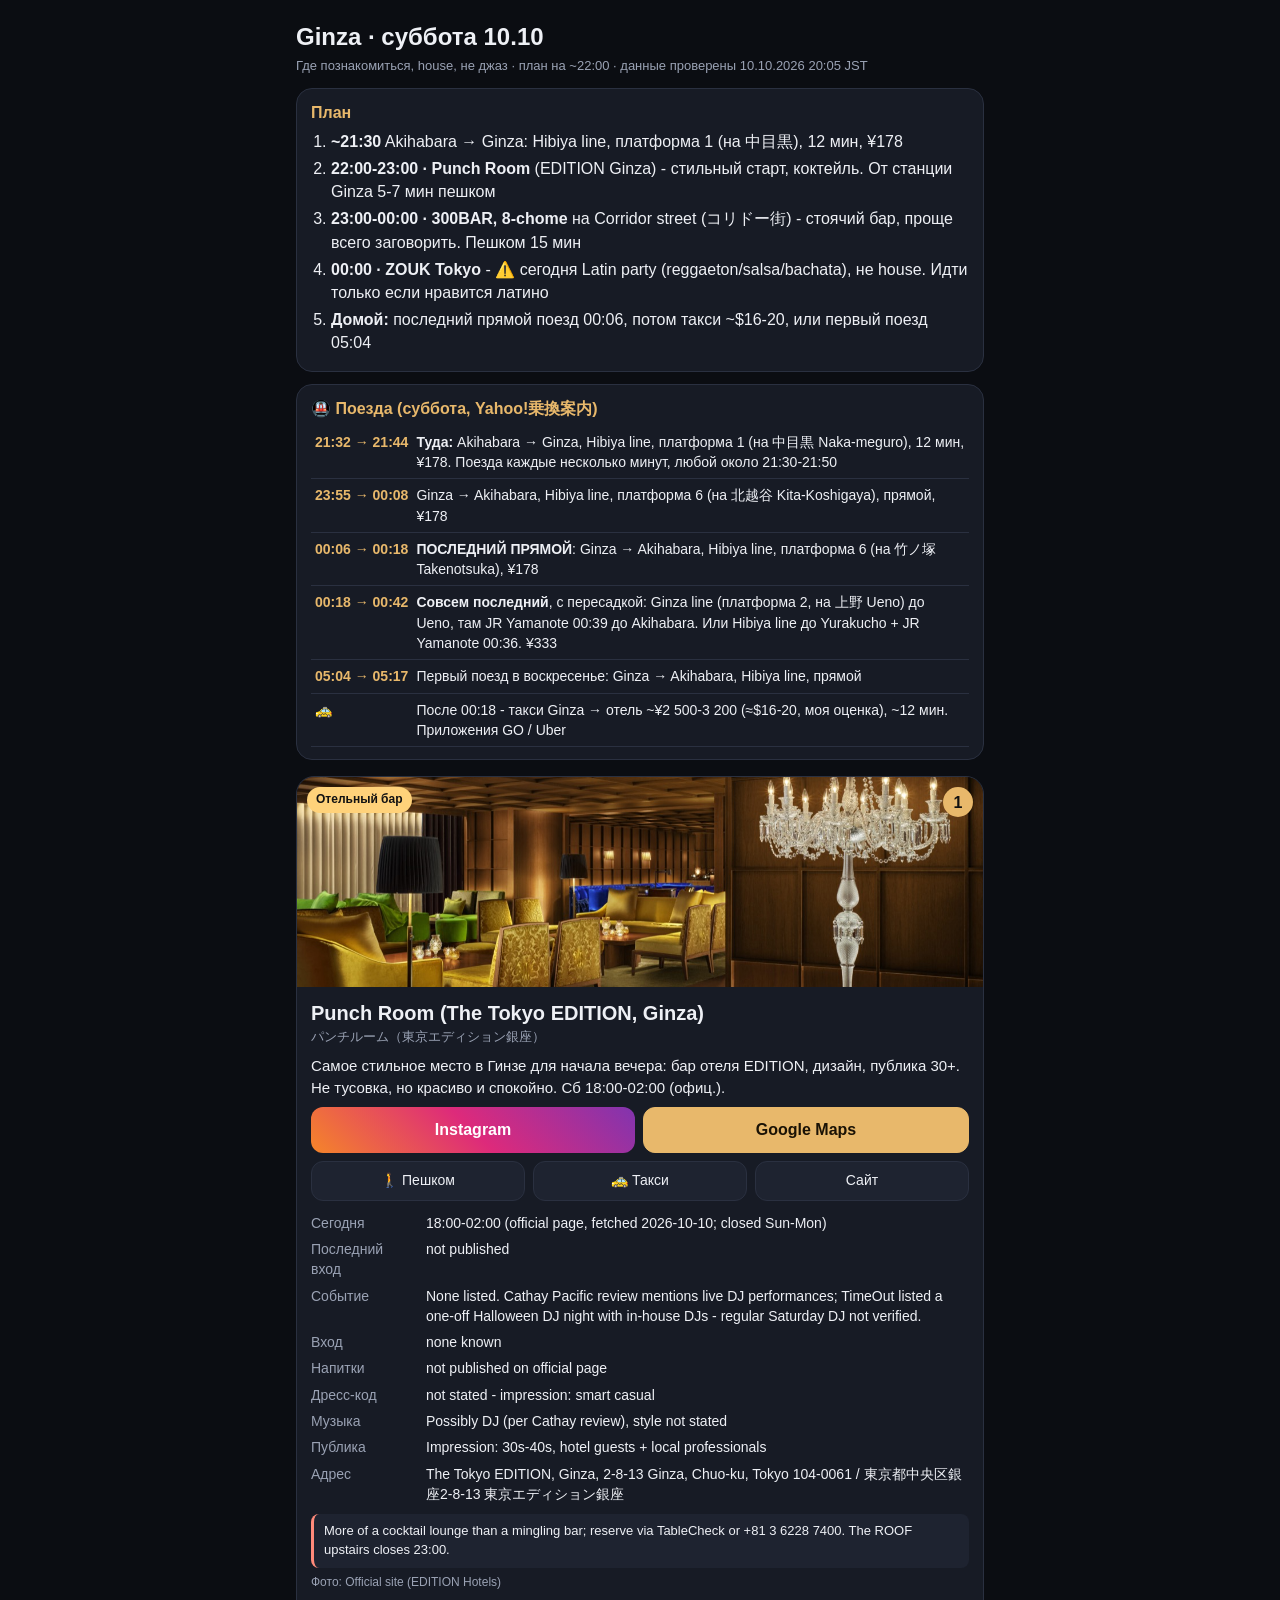
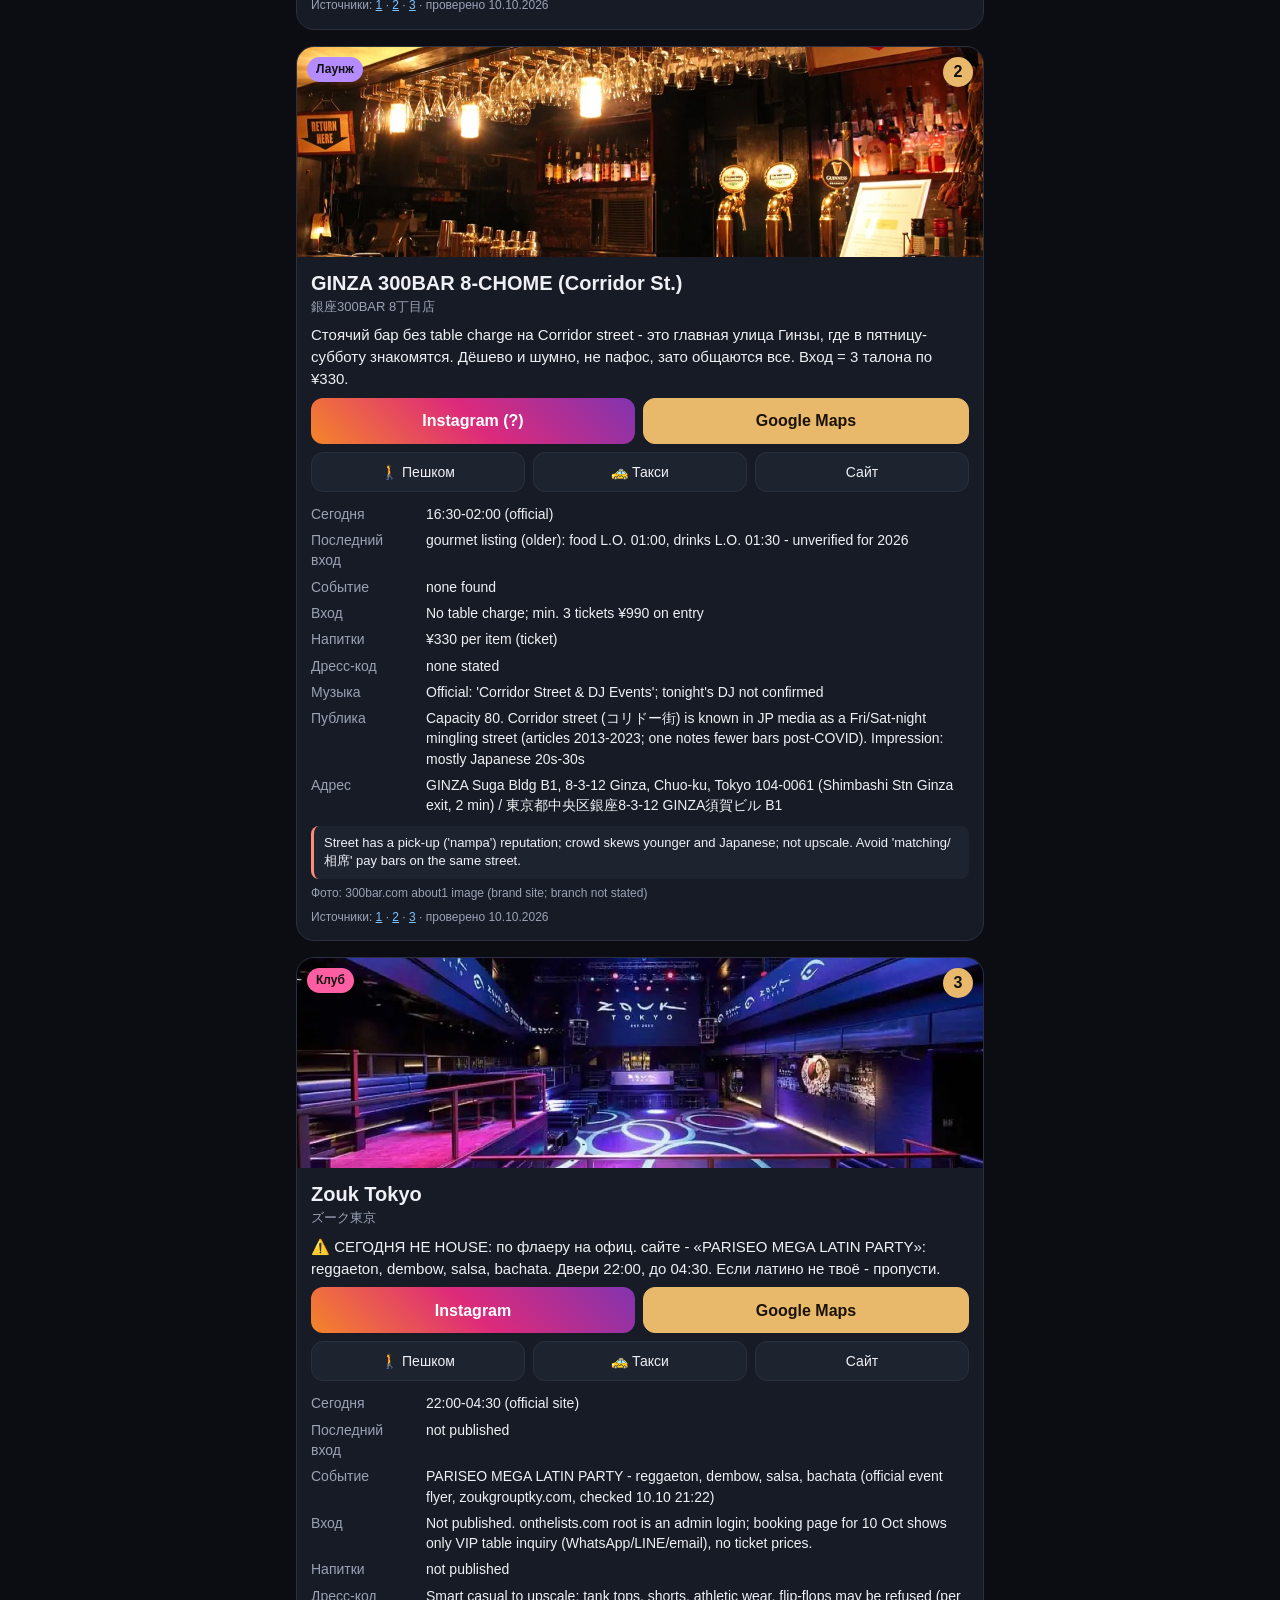
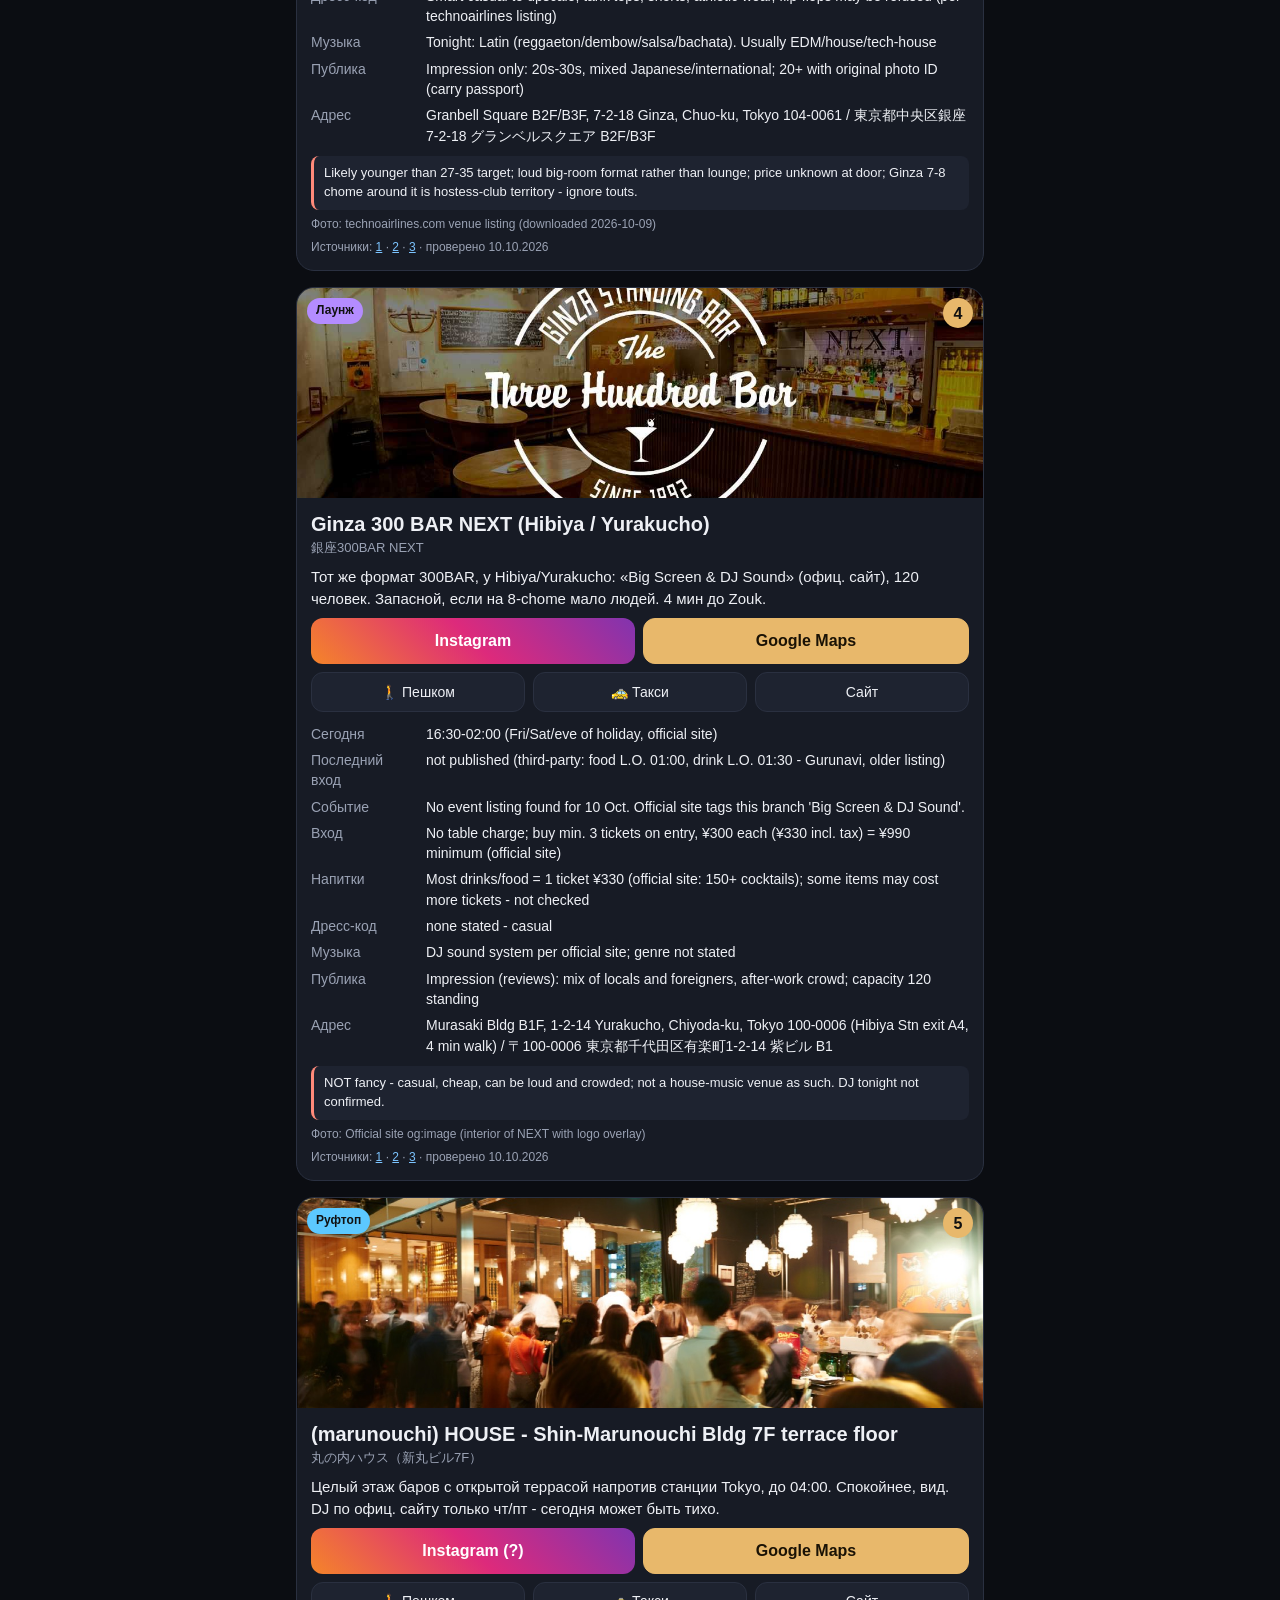
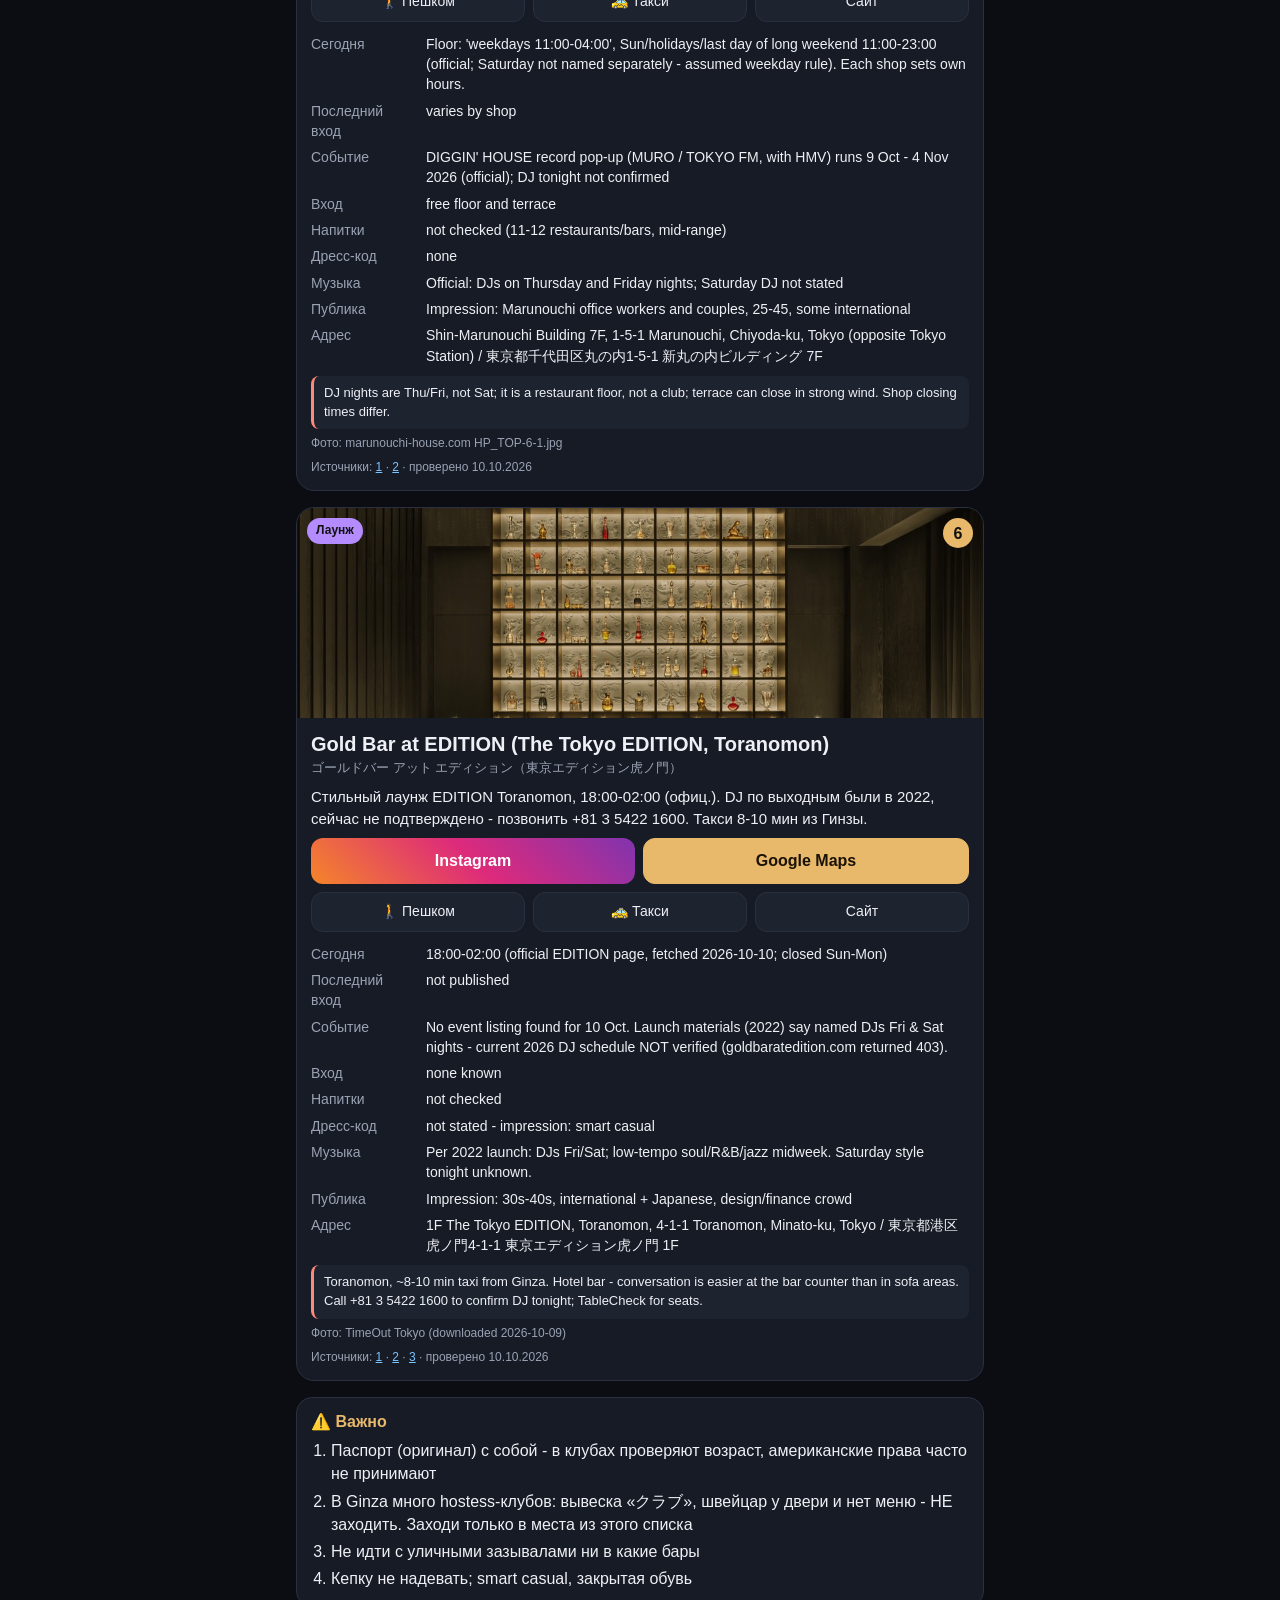
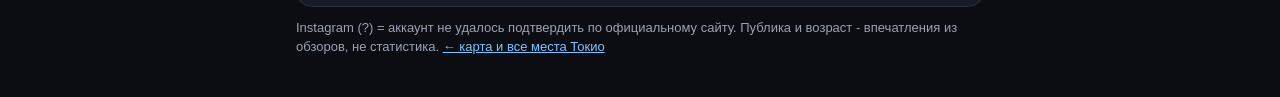
==== commit 0b2529d3: "Zouk tonight = Latin party (flyer) Co-Authored-By: Claude Opus 5.5 <noreply@anthropic.com>" ====
--- a/ginza.html
+++ b/ginza.html
@@ -21,7 +21,7 @@
 .small{font-size:12px;color:var(--mute);margin-top:6px}
 </style></head><body><div class="wrap">
 <h1>Ginza · суббота 10.10</h1><div class="sub">Где познакомиться, house, не джаз · план на ~22:00 · данные проверены 10.10.2026 20:05 JST</div>
-<div class="box"><h3>План</h3><ol><li><b>~21:30</b> Akihabara → Ginza: Hibiya line, платформа 1 (на 中目黒), 12 мин, ¥178</li><li><b>22:00-23:00 · Punch Room</b> (EDITION Ginza) - стильный старт, коктейль. От станции Ginza 5-7 мин пешком</li><li><b>23:00-00:00 · 300BAR, 8-chome</b> на Corridor street (コリドー街) - стоячий бар, проще всего заговорить. Пешком 15 мин</li><li><b>00:00-04:30 · ZOUK Tokyo</b> - клуб, сегодня PARISEO, house/EDM. 3 мин пешком от 300BAR</li><li><b>Домой:</b> последний прямой поезд 00:06, потом такси ~$16-20, или первый поезд 05:04</li></ol></div>
+<div class="box"><h3>План</h3><ol><li><b>~21:30</b> Akihabara → Ginza: Hibiya line, платформа 1 (на 中目黒), 12 мин, ¥178</li><li><b>22:00-23:00 · Punch Room</b> (EDITION Ginza) - стильный старт, коктейль. От станции Ginza 5-7 мин пешком</li><li><b>23:00-00:00 · 300BAR, 8-chome</b> на Corridor street (コリドー街) - стоячий бар, проще всего заговорить. Пешком 15 мин</li><li><b>00:00 · ZOUK Tokyo</b> - ⚠️ сегодня Latin party (reggaeton/salsa/bachata), не house. Идти только если нравится латино</li><li><b>Домой:</b> последний прямой поезд 00:06, потом такси ~$16-20, или первый поезд 05:04</li></ol></div>
 <div class="box"><h3>🚇 Поезда (суббота, Yahoo!乗換案内)</h3><table><tr><td class="t">21:32 → 21:44</td><td><b>Туда:</b> Akihabara → Ginza, Hibiya line, платформа 1 (на 中目黒 Naka-meguro), 12 мин, ¥178. Поезда каждые несколько минут, любой около 21:30-21:50</td></tr><tr><td class="t">23:55 → 00:08</td><td>Ginza → Akihabara, Hibiya line, платформа 6 (на 北越谷 Kita-Koshigaya), прямой, ¥178</td></tr><tr><td class="t">00:06 → 00:18</td><td><b>ПОСЛЕДНИЙ ПРЯМОЙ</b>: Ginza → Akihabara, Hibiya line, платформа 6 (на 竹ノ塚 Takenotsuka), ¥178</td></tr><tr><td class="t">00:18 → 00:42</td><td><b>Совсем последний</b>, с пересадкой: Ginza line (платформа 2, на 上野 Ueno) до Ueno, там JR Yamanote 00:39 до Akihabara. Или Hibiya line до Yurakucho + JR Yamanote 00:36. ¥333</td></tr><tr><td class="t">05:04 → 05:17</td><td>Первый поезд в воскресенье: Ginza → Akihabara, Hibiya line, прямой</td></tr><tr><td class="t">🚕</td><td>После 00:18 - такси Ginza → отель ~¥2 500-3 200 (≈$16-20, моя оценка), ~12 мин. Приложения GO / Uber</td></tr></table></div>
 <article class="card" id="punch-room-edition-ginza">
  <div class="ph"><img loading="lazy" src="img/ginza-punch-room-edition-ginza-1.jpg" alt="Punch Room (The Tokyo EDITION, Ginza)"><span class="badge" style="background:#ffd27a">Отельный бар</span><span class="num">1</span></div>
@@ -67,7 +67,7 @@
  <div class="ph"><img loading="lazy" src="img/ginza-zouk-tokyo-1.jpg" alt="Zouk Tokyo"><span class="badge" style="background:#ff5fa2">Клуб</span><span class="num">3</span></div>
  <div class="bd">
   <h2>Zouk Tokyo</h2><div class="ja">ズーク東京</div>
-  <div class="why">Главный клуб Гинзы. Сегодня по офиц. сайту - PARISEO, двери 22:00, до 04:30. House/EDM/tech-house. Публика, скорее всего, 20-30+. Цена входа не опубликована.</div>
+  <div class="why">⚠️ СЕГОДНЯ НЕ HOUSE: по флаеру на офиц. сайте - «PARISEO MEGA LATIN PARTY»: reggaeton, dembow, salsa, bachata. Двери 22:00, до 04:30. Если латино не твоё - пропусти.</div>
   
   <div class="btns">
    <a class="btn ig" href="https://www.instagram.com/zouktokyo" target="_blank" rel="noopener">Instagram</a>
@@ -78,7 +78,7 @@
    <a class="btn sm" href="https://www.google.com/maps/dir/?api=1&destination=Zouk%20Tokyo%20Granbell%20Square%20Ginza&travelmode=driving" target="_blank" rel="noopener">🚕 Такси</a>
    <a class="btn sm" href="https://www.zoukgrouptky.com/en" target="_blank" rel="noopener">Сайт</a>
   </div>
-  <div class="kv"><div class="k">Сегодня</div><div>22:00-04:30 (official site)</div><div class="k">Последний вход</div><div>not published</div><div class="k">Событие</div><div>Sat 10 Oct 2026: PARISEO, doors 22:00 (official events calendar). Genre of PARISEO not stated on page - not verified. Tomorrow Sun 11 Oct: Japan All Stars.</div><div class="k">Вход</div><div>Not published. onthelists.com root is an admin login; booking page for 10 Oct shows only VIP table inquiry (WhatsApp/LINE/email), no ticket prices.</div><div class="k">Напитки</div><div>not published</div><div class="k">Дресс-код</div><div>Smart casual to upscale; tank tops, shorts, athletic wear, flip-flops may be refused (per technoairlines listing)</div><div class="k">Музыка</div><div>EDM / house / tech house (big-room club; tonight&#x27;s headliner style not verified)</div><div class="k">Публика</div><div>Impression only: 20s-30s, mixed Japanese/international; 20+ with original photo ID (carry passport)</div><div class="k">Адрес</div><div>Granbell Square B2F/B3F, 7-2-18 Ginza, Chuo-ku, Tokyo 104-0061 / 東京都中央区銀座7-2-18 グランベルスクエア B2F/B3F</div></div>
+  <div class="kv"><div class="k">Сегодня</div><div>22:00-04:30 (official site)</div><div class="k">Последний вход</div><div>not published</div><div class="k">Событие</div><div>PARISEO MEGA LATIN PARTY - reggaeton, dembow, salsa, bachata (official event flyer, zoukgrouptky.com, checked 10.10 21:22)</div><div class="k">Вход</div><div>Not published. onthelists.com root is an admin login; booking page for 10 Oct shows only VIP table inquiry (WhatsApp/LINE/email), no ticket prices.</div><div class="k">Напитки</div><div>not published</div><div class="k">Дресс-код</div><div>Smart casual to upscale; tank tops, shorts, athletic wear, flip-flops may be refused (per technoairlines listing)</div><div class="k">Музыка</div><div>Tonight: Latin (reggaeton/dembow/salsa/bachata). Usually EDM/house/tech-house</div><div class="k">Публика</div><div>Impression only: 20s-30s, mixed Japanese/international; 20+ with original photo ID (carry passport)</div><div class="k">Адрес</div><div>Granbell Square B2F/B3F, 7-2-18 Ginza, Chuo-ku, Tokyo 104-0061 / 東京都中央区銀座7-2-18 グランベルスクエア B2F/B3F</div></div>
   <div class="warn">Likely younger than 27-35 target; loud big-room format rather than lounge; price unknown at door; Ginza 7-8 chome around it is hostess-club territory - ignore touts.</div>
   <div class="small">Фото: technoairlines.com venue listing (downloaded 2026-10-09)</div>
   <div class="small">Источники: <a href="https://www.zoukgrouptky.com/en" target="_blank" rel="noopener">1</a> · <a href="https://www.zoukgrouptky.com/en/book?event=af295ebc-ec85-4cde-846c-66288b3844a8&amp;view=vip" target="_blank" rel="noopener">2</a> · <a href="https://www.technoairlines.com/club/zouk-tokyo" target="_blank" rel="noopener">3</a> · проверено 10.10.2026</div>
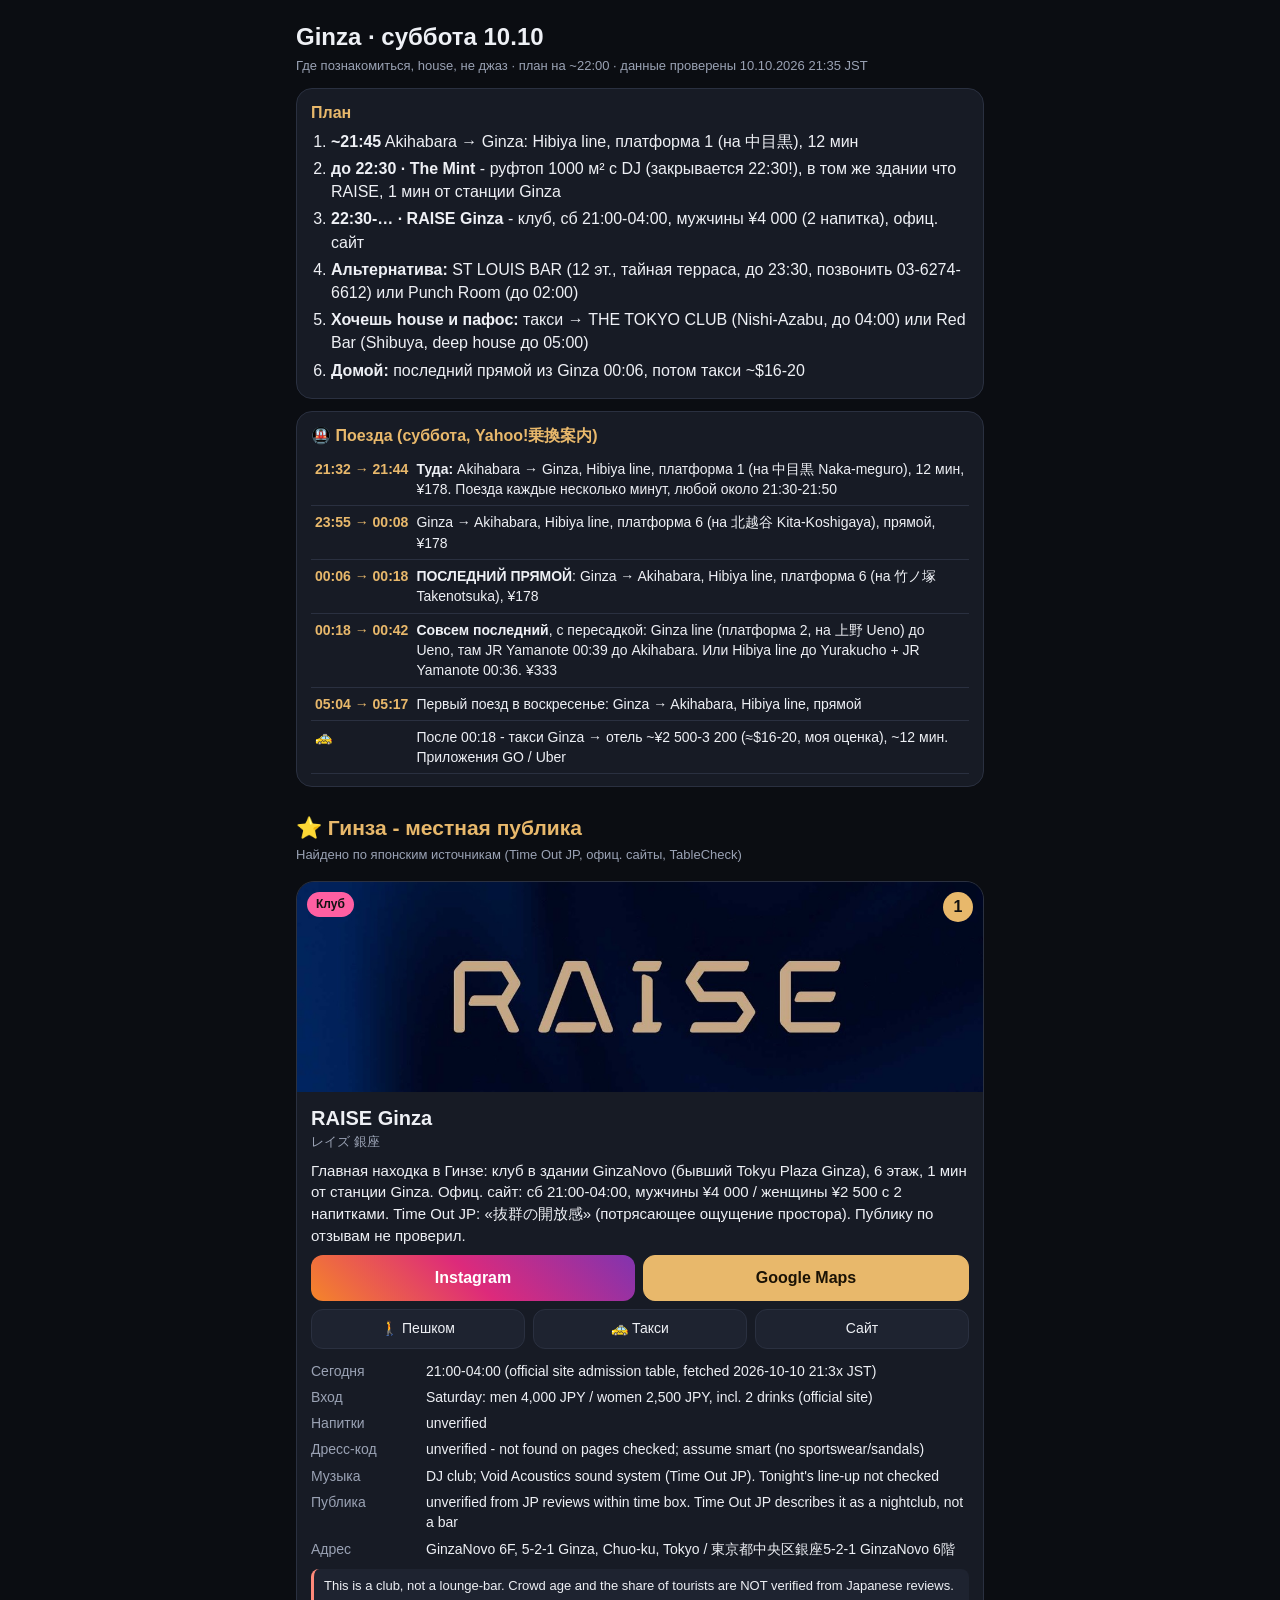
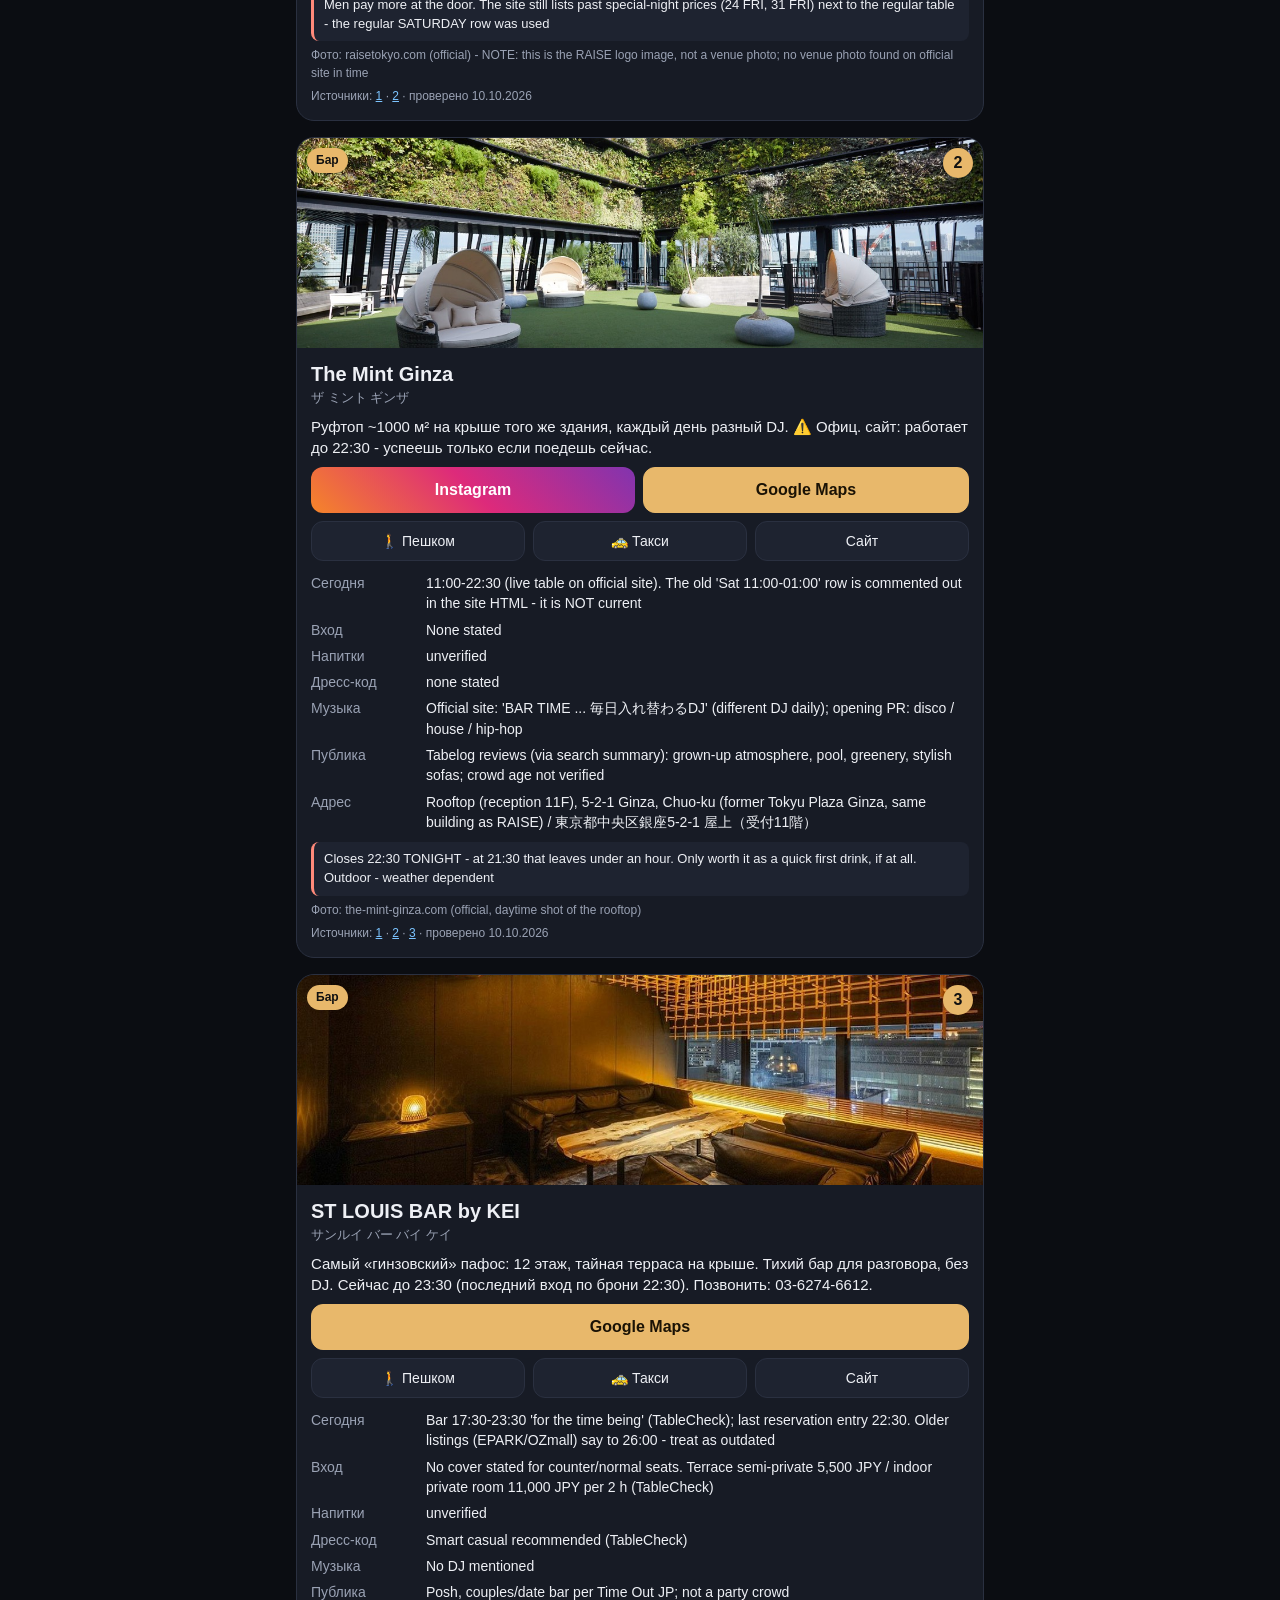
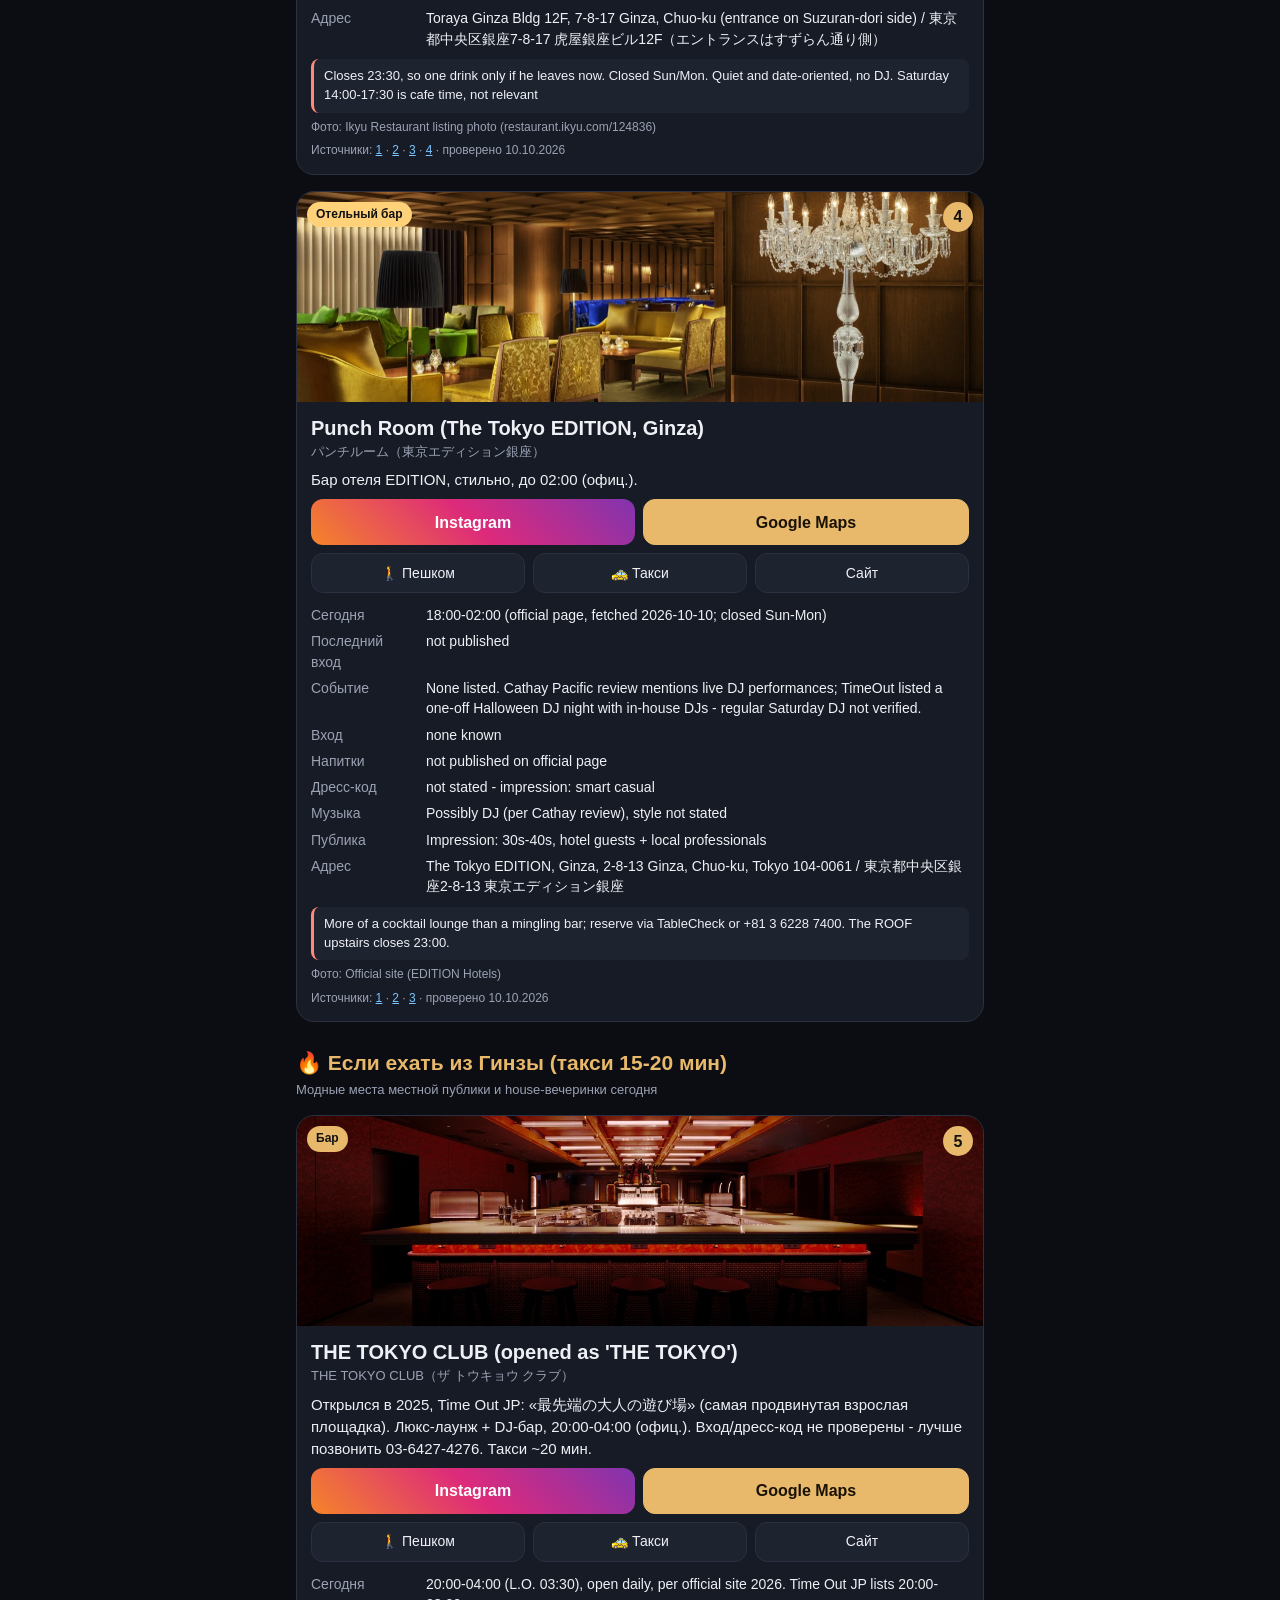
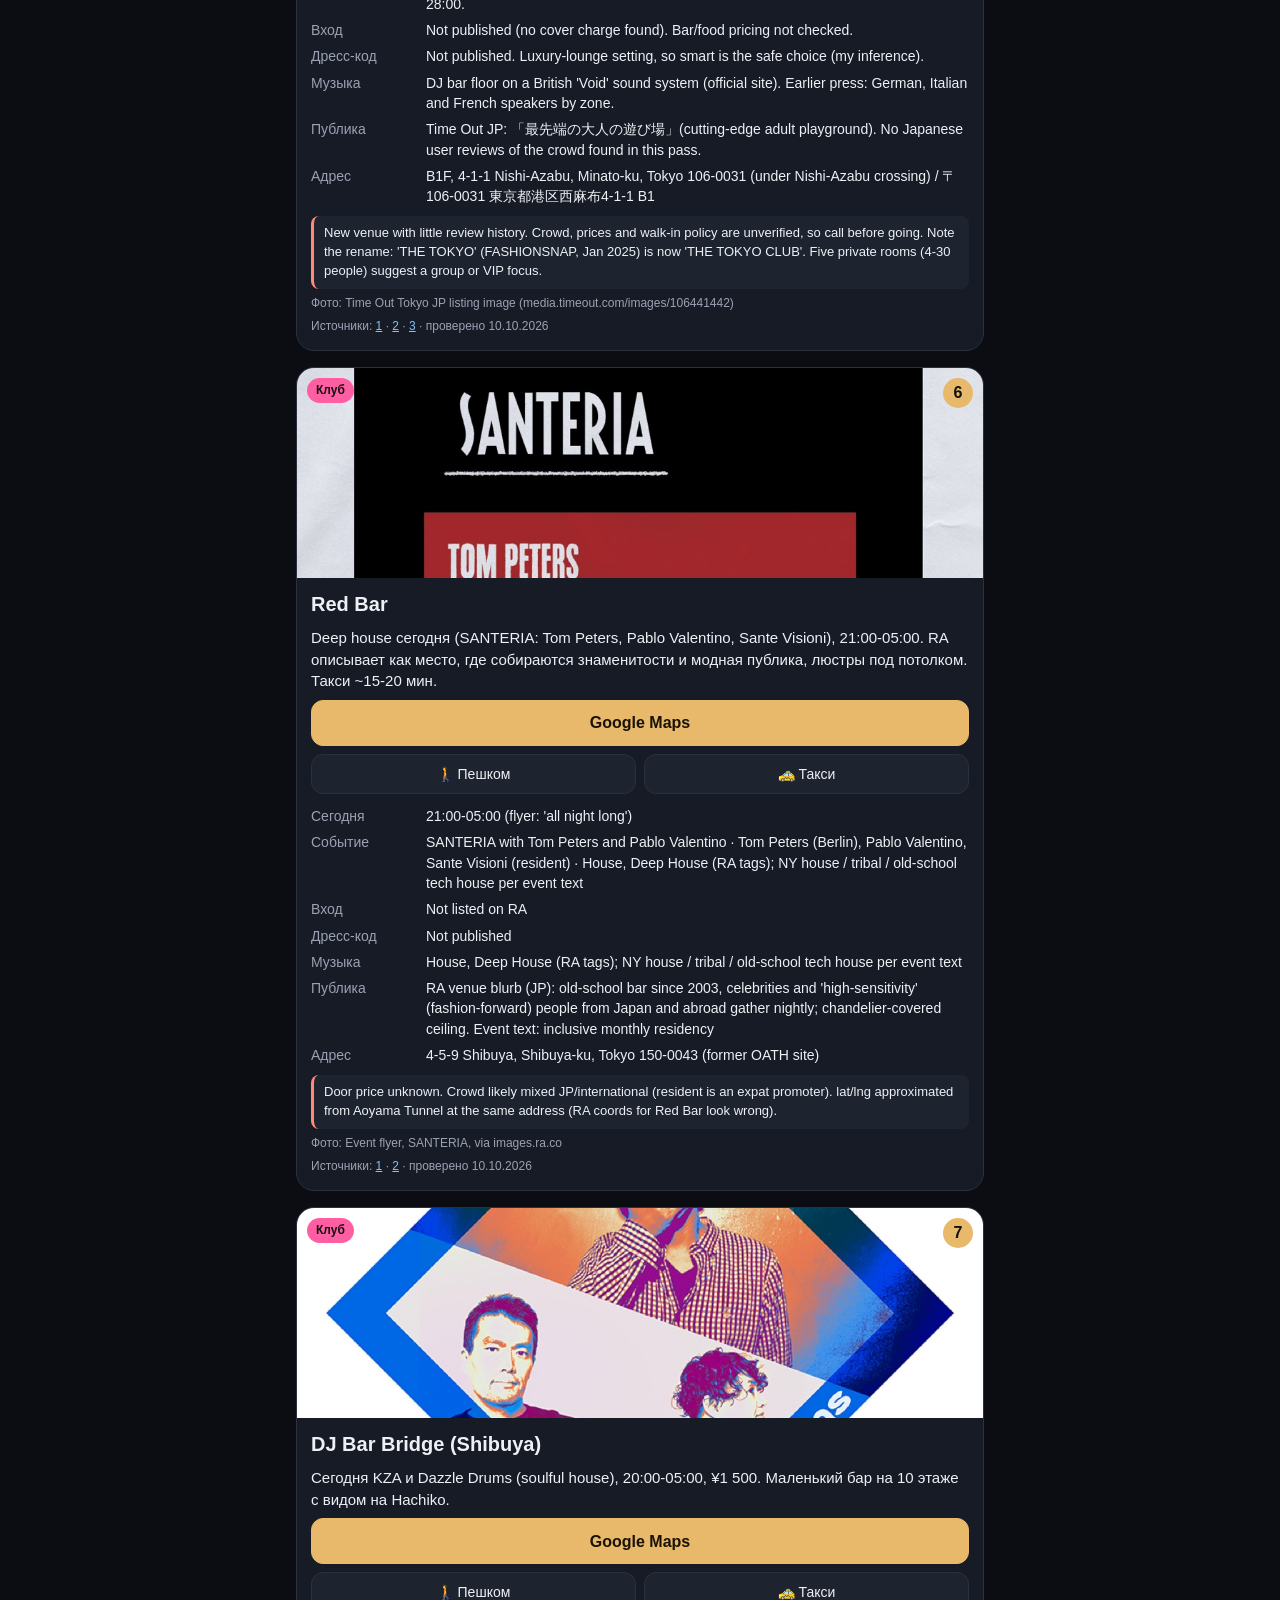
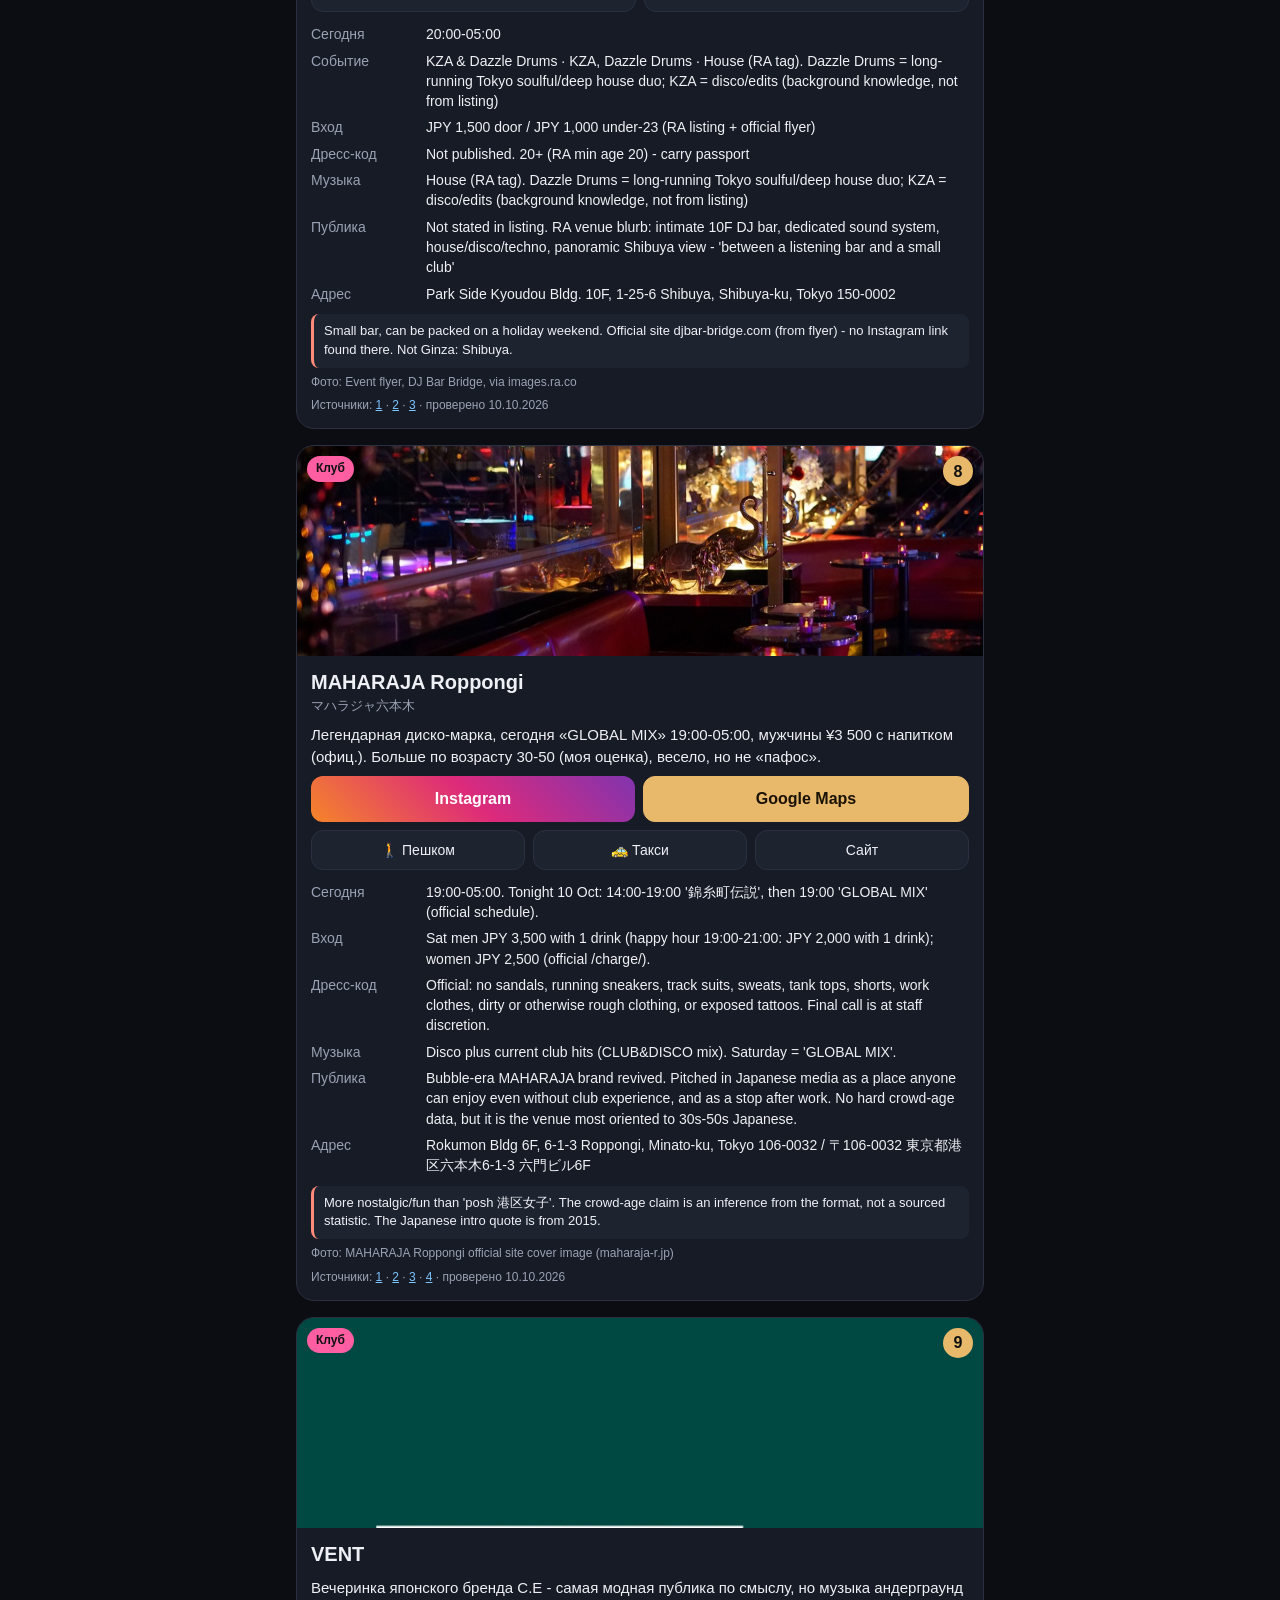
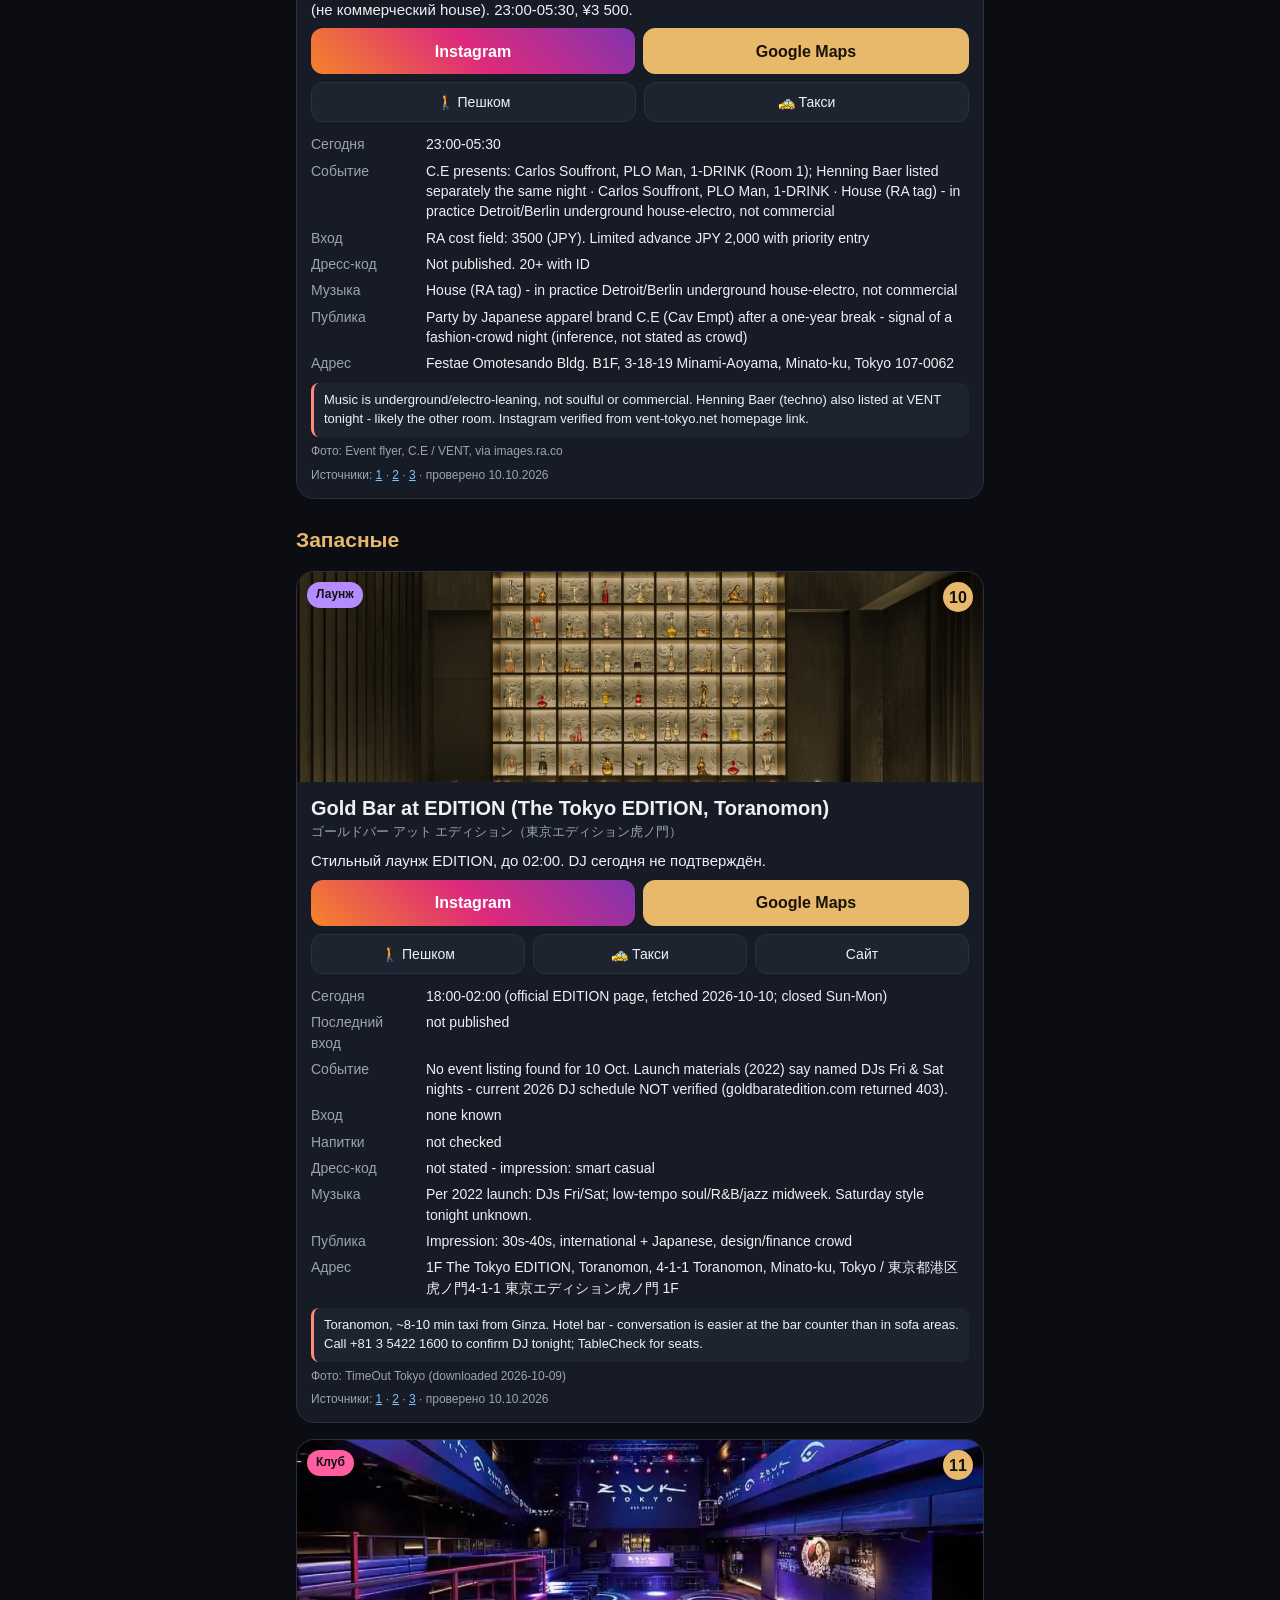
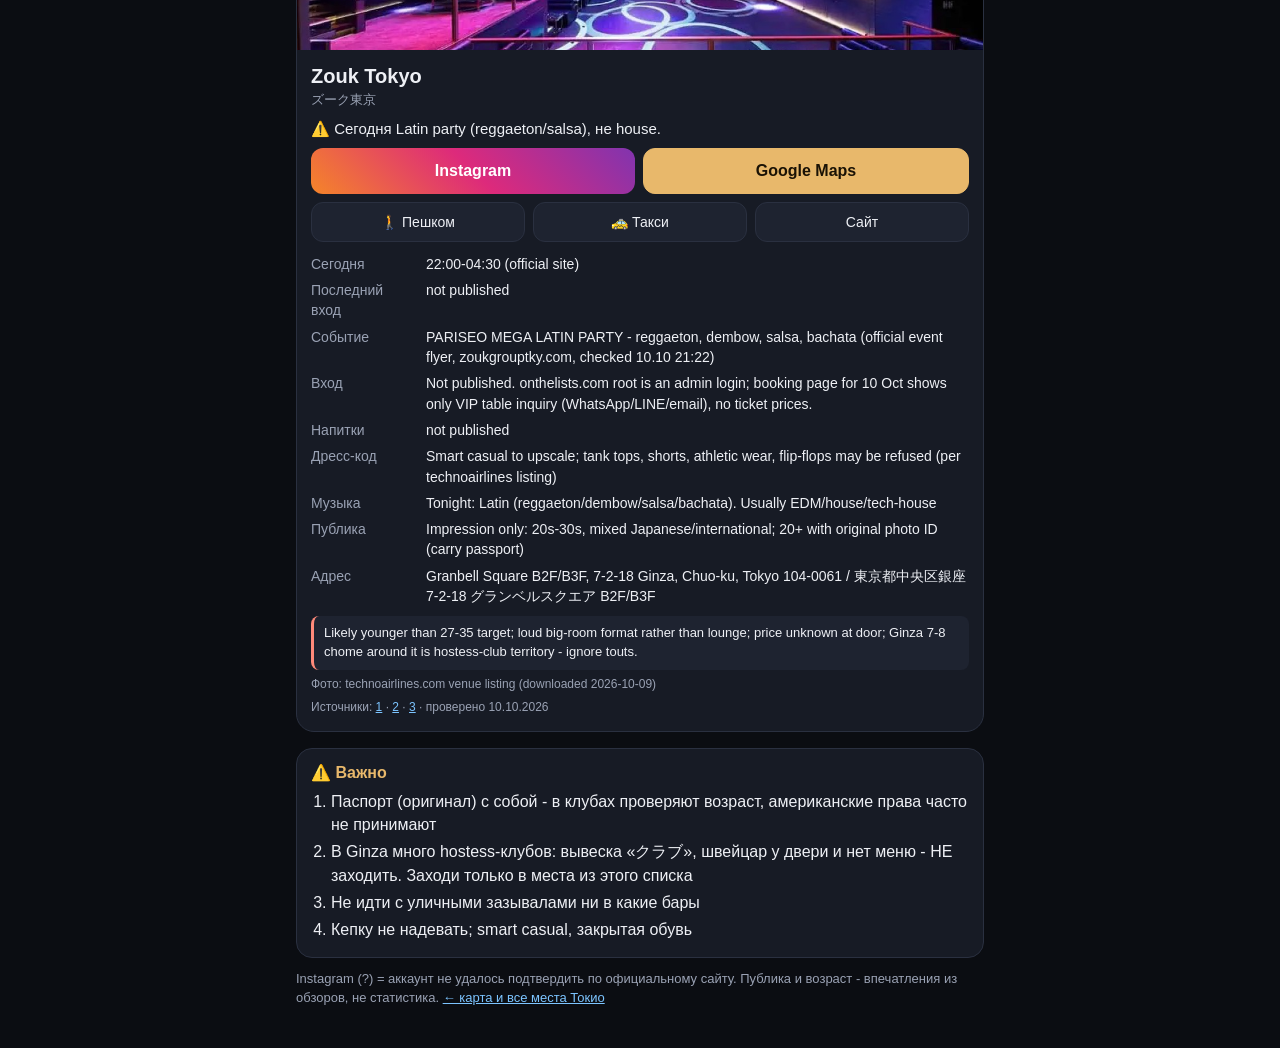
==== commit 9239b978: "Ginza page: Japanese-source picks (RAISE, The Mint, ST LOUIS, THE TOKYO CLUB, Red Bar, Bridge) Co-Au" ====
--- a/ginza.html
+++ b/ginza.html
@@ -18,16 +18,73 @@
 .btn.pri{background:var(--acc);border-color:var(--acc);color:#1a1205}.btn.ig{background:linear-gradient(45deg,#f58529,#dd2a7b,#8134af);border:0;color:#fff}.btn.sm{min-height:40px;font-weight:500;font-size:14px}
 .kv{display:grid;grid-template-columns:105px 1fr;gap:6px 10px;font-size:14px;margin-top:12px}.k{color:var(--mute)}
 .warn{border-left:3px solid var(--warn);background:var(--card2);padding:8px 10px;border-radius:8px;font-size:13px;margin-top:10px}
-.small{font-size:12px;color:var(--mute);margin-top:6px}
+.sech{font-size:21px;margin:26px 0 2px;color:var(--acc)}.small{font-size:12px;color:var(--mute);margin-top:6px}
 </style></head><body><div class="wrap">
-<h1>Ginza · суббота 10.10</h1><div class="sub">Где познакомиться, house, не джаз · план на ~22:00 · данные проверены 10.10.2026 20:05 JST</div>
-<div class="box"><h3>План</h3><ol><li><b>~21:30</b> Akihabara → Ginza: Hibiya line, платформа 1 (на 中目黒), 12 мин, ¥178</li><li><b>22:00-23:00 · Punch Room</b> (EDITION Ginza) - стильный старт, коктейль. От станции Ginza 5-7 мин пешком</li><li><b>23:00-00:00 · 300BAR, 8-chome</b> на Corridor street (コリドー街) - стоячий бар, проще всего заговорить. Пешком 15 мин</li><li><b>00:00 · ZOUK Tokyo</b> - ⚠️ сегодня Latin party (reggaeton/salsa/bachata), не house. Идти только если нравится латино</li><li><b>Домой:</b> последний прямой поезд 00:06, потом такси ~$16-20, или первый поезд 05:04</li></ol></div>
+<h1>Ginza · суббота 10.10</h1><div class="sub">Где познакомиться, house, не джаз · план на ~22:00 · данные проверены 10.10.2026 21:35 JST</div>
+<div class="box"><h3>План</h3><ol><li><b>~21:45</b> Akihabara → Ginza: Hibiya line, платформа 1 (на 中目黒), 12 мин</li><li><b>до 22:30 · The Mint</b> - руфтоп 1000 м² с DJ (закрывается 22:30!), в том же здании что RAISE, 1 мин от станции Ginza</li><li><b>22:30-… · RAISE Ginza</b> - клуб, сб 21:00-04:00, мужчины ¥4 000 (2 напитка), офиц. сайт</li><li><b>Альтернатива:</b> ST LOUIS BAR (12 эт., тайная терраса, до 23:30, позвонить 03-6274-6612) или Punch Room (до 02:00)</li><li><b>Хочешь house и пафос:</b> такси → THE TOKYO CLUB (Nishi-Azabu, до 04:00) или Red Bar (Shibuya, deep house до 05:00)</li><li><b>Домой:</b> последний прямой из Ginza 00:06, потом такси ~$16-20</li></ol></div>
 <div class="box"><h3>🚇 Поезда (суббота, Yahoo!乗換案内)</h3><table><tr><td class="t">21:32 → 21:44</td><td><b>Туда:</b> Akihabara → Ginza, Hibiya line, платформа 1 (на 中目黒 Naka-meguro), 12 мин, ¥178. Поезда каждые несколько минут, любой около 21:30-21:50</td></tr><tr><td class="t">23:55 → 00:08</td><td>Ginza → Akihabara, Hibiya line, платформа 6 (на 北越谷 Kita-Koshigaya), прямой, ¥178</td></tr><tr><td class="t">00:06 → 00:18</td><td><b>ПОСЛЕДНИЙ ПРЯМОЙ</b>: Ginza → Akihabara, Hibiya line, платформа 6 (на 竹ノ塚 Takenotsuka), ¥178</td></tr><tr><td class="t">00:18 → 00:42</td><td><b>Совсем последний</b>, с пересадкой: Ginza line (платформа 2, на 上野 Ueno) до Ueno, там JR Yamanote 00:39 до Akihabara. Или Hibiya line до Yurakucho + JR Yamanote 00:36. ¥333</td></tr><tr><td class="t">05:04 → 05:17</td><td>Первый поезд в воскресенье: Ginza → Akihabara, Hibiya line, прямой</td></tr><tr><td class="t">🚕</td><td>После 00:18 - такси Ginza → отель ~¥2 500-3 200 (≈$16-20, моя оценка), ~12 мин. Приложения GO / Uber</td></tr></table></div>
-<article class="card" id="punch-room-edition-ginza">
- <div class="ph"><img loading="lazy" src="img/ginza-punch-room-edition-ginza-1.jpg" alt="Punch Room (The Tokyo EDITION, Ginza)"><span class="badge" style="background:#ffd27a">Отельный бар</span><span class="num">1</span></div>
+<h2 class="sech">⭐ Гинза - местная публика</h2><div class="sub">Найдено по японским источникам (Time Out JP, офиц. сайты, TableCheck)</div><article class="card" id="jp-raise-ginza">
+ <div class="ph"><img loading="lazy" src="img/jp-raise-ginza-1.jpg" alt="RAISE Ginza"><span class="badge" style="background:#ff5fa2">Клуб</span><span class="num">1</span></div>
+ <div class="bd">
+  <h2>RAISE Ginza</h2><div class="ja">レイズ 銀座</div>
+  <div class="why">Главная находка в Гинзе: клуб в здании GinzaNovo (бывший Tokyu Plaza Ginza), 6 этаж, 1 мин от станции Ginza. Офиц. сайт: сб 21:00-04:00, мужчины ¥4 000 / женщины ¥2 500 с 2 напитками. Time Out JP: «抜群の開放感» (потрясающее ощущение простора). Публику по отзывам не проверил.</div>
+  
+  <div class="btns">
+   <a class="btn ig" href="https://www.instagram.com/raisetokyo" target="_blank" rel="noopener">Instagram</a>
+   <a class="btn pri" href="https://www.google.com/maps/search/?api=1&query=RAISE%20GINZA%20%E9%8A%80%E5%BA%A75-2-1" target="_blank" rel="noopener">Google Maps</a>
+  </div>
+  <div class="btns">
+   <a class="btn sm" href="https://www.google.com/maps/dir/?api=1&destination=RAISE%20GINZA%20%E9%8A%80%E5%BA%A75-2-1&travelmode=walking" target="_blank" rel="noopener">🚶 Пешком</a>
+   <a class="btn sm" href="https://www.google.com/maps/dir/?api=1&destination=RAISE%20GINZA%20%E9%8A%80%E5%BA%A75-2-1&travelmode=driving" target="_blank" rel="noopener">🚕 Такси</a>
+   <a class="btn sm" href="https://raisetokyo.com" target="_blank" rel="noopener">Сайт</a>
+  </div>
+  <div class="kv"><div class="k">Сегодня</div><div>21:00-04:00 (official site admission table, fetched 2026-10-10 21:3x JST)</div><div class="k">Вход</div><div>Saturday: men 4,000 JPY / women 2,500 JPY, incl. 2 drinks (official site)</div><div class="k">Напитки</div><div>unverified</div><div class="k">Дресс-код</div><div>unverified - not found on pages checked; assume smart (no sportswear/sandals)</div><div class="k">Музыка</div><div>DJ club; Void Acoustics sound system (Time Out JP). Tonight&#x27;s line-up not checked</div><div class="k">Публика</div><div>unverified from JP reviews within time box. Time Out JP describes it as a nightclub, not a bar</div><div class="k">Адрес</div><div>GinzaNovo 6F, 5-2-1 Ginza, Chuo-ku, Tokyo / 東京都中央区銀座5-2-1 GinzaNovo 6階</div></div>
+  <div class="warn">This is a club, not a lounge-bar. Crowd age and the share of tourists are NOT verified from Japanese reviews. Men pay more at the door. The site still lists past special-night prices (24 FRI, 31 FRI) next to the regular table - the regular SATURDAY row was used</div>
+  <div class="small">Фото: raisetokyo.com (official) - NOTE: this is the RAISE logo image, not a venue photo; no venue photo found on official site in time</div>
+  <div class="small">Источники: <a href="https://raisetokyo.com" target="_blank" rel="noopener">1</a> · <a href="https://www.timeout.jp/tokyo/ja/ナイトライフ/raise" target="_blank" rel="noopener">2</a> · проверено 10.10.2026</div>
+ </div></article><article class="card" id="jp-the-mint-ginza">
+ <div class="ph"><img loading="lazy" src="img/jp-the-mint-ginza-1.jpg" alt="The Mint Ginza"><span class="badge" style="background:#e8b86b">Бар</span><span class="num">2</span></div>
+ <div class="bd">
+  <h2>The Mint Ginza</h2><div class="ja">ザ ミント ギンザ</div>
+  <div class="why">Руфтоп ~1000 м² на крыше того же здания, каждый день разный DJ. ⚠️ Офиц. сайт: работает до 22:30 - успеешь только если поедешь сейчас.</div>
+  
+  <div class="btns">
+   <a class="btn ig" href="https://www.instagram.com/themintginza" target="_blank" rel="noopener">Instagram</a>
+   <a class="btn pri" href="https://www.google.com/maps/search/?api=1&query=The%20Mint%20Ginza%20%E9%8A%80%E5%BA%A75-2-1" target="_blank" rel="noopener">Google Maps</a>
+  </div>
+  <div class="btns">
+   <a class="btn sm" href="https://www.google.com/maps/dir/?api=1&destination=The%20Mint%20Ginza%20%E9%8A%80%E5%BA%A75-2-1&travelmode=walking" target="_blank" rel="noopener">🚶 Пешком</a>
+   <a class="btn sm" href="https://www.google.com/maps/dir/?api=1&destination=The%20Mint%20Ginza%20%E9%8A%80%E5%BA%A75-2-1&travelmode=driving" target="_blank" rel="noopener">🚕 Такси</a>
+   <a class="btn sm" href="https://the-mint-ginza.com" target="_blank" rel="noopener">Сайт</a>
+  </div>
+  <div class="kv"><div class="k">Сегодня</div><div>11:00-22:30 (live table on official site). The old &#x27;Sat 11:00-01:00&#x27; row is commented out in the site HTML - it is NOT current</div><div class="k">Вход</div><div>None stated</div><div class="k">Напитки</div><div>unverified</div><div class="k">Дресс-код</div><div>none stated</div><div class="k">Музыка</div><div>Official site: &#x27;BAR TIME ... 毎日入れ替わるDJ&#x27; (different DJ daily); opening PR: disco / house / hip-hop</div><div class="k">Публика</div><div>Tabelog reviews (via search summary): grown-up atmosphere, pool, greenery, stylish sofas; crowd age not verified</div><div class="k">Адрес</div><div>Rooftop (reception 11F), 5-2-1 Ginza, Chuo-ku (former Tokyu Plaza Ginza, same building as RAISE) / 東京都中央区銀座5-2-1 屋上（受付11階）</div></div>
+  <div class="warn">Closes 22:30 TONIGHT - at 21:30 that leaves under an hour. Only worth it as a quick first drink, if at all. Outdoor - weather dependent</div>
+  <div class="small">Фото: the-mint-ginza.com (official, daytime shot of the rooftop)</div>
+  <div class="small">Источники: <a href="https://the-mint-ginza.com" target="_blank" rel="noopener">1</a> · <a href="https://www.timeout.jp/tokyo/ja/%E3%83%90%E3%83%BC/the-mint-ginza" target="_blank" rel="noopener">2</a> · <a href="https://www.ozmall.co.jp/ginza/tokyuplaza-ginza/article/36299/" target="_blank" rel="noopener">3</a> · проверено 10.10.2026</div>
+ </div></article><article class="card" id="jp-st-louis-bar-kei">
+ <div class="ph"><img loading="lazy" src="img/jp-st-louis-bar-kei-1.jpg" alt="ST LOUIS BAR by KEI"><span class="badge" style="background:#e8b86b">Бар</span><span class="num">3</span></div>
+ <div class="bd">
+  <h2>ST LOUIS BAR by KEI</h2><div class="ja">サンルイ バー バイ ケイ</div>
+  <div class="why">Самый «гинзовский» пафос: 12 этаж, тайная терраса на крыше. Тихий бар для разговора, без DJ. Сейчас до 23:30 (последний вход по брони 22:30). Позвонить: 03-6274-6612.</div>
+  
+  <div class="btns">
+   
+   <a class="btn pri" href="https://www.google.com/maps/search/?api=1&query=ST%20LOUIS%20BAR%20by%20KEI%20%E9%8A%80%E5%BA%A77-8-17" target="_blank" rel="noopener">Google Maps</a>
+  </div>
+  <div class="btns">
+   <a class="btn sm" href="https://www.google.com/maps/dir/?api=1&destination=ST%20LOUIS%20BAR%20by%20KEI%20%E9%8A%80%E5%BA%A77-8-17&travelmode=walking" target="_blank" rel="noopener">🚶 Пешком</a>
+   <a class="btn sm" href="https://www.google.com/maps/dir/?api=1&destination=ST%20LOUIS%20BAR%20by%20KEI%20%E9%8A%80%E5%BA%A77-8-17&travelmode=driving" target="_blank" rel="noopener">🚕 Такси</a>
+   <a class="btn sm" href="https://www.tablecheck.com/ja/shops/st-louis-bar-kei/reserve" target="_blank" rel="noopener">Сайт</a>
+  </div>
+  <div class="kv"><div class="k">Сегодня</div><div>Bar 17:30-23:30 &#x27;for the time being&#x27; (TableCheck); last reservation entry 22:30. Older listings (EPARK/OZmall) say to 26:00 - treat as outdated</div><div class="k">Вход</div><div>No cover stated for counter/normal seats. Terrace semi-private 5,500 JPY / indoor private room 11,000 JPY per 2 h (TableCheck)</div><div class="k">Напитки</div><div>unverified</div><div class="k">Дресс-код</div><div>Smart casual recommended (TableCheck)</div><div class="k">Музыка</div><div>No DJ mentioned</div><div class="k">Публика</div><div>Posh, couples/date bar per Time Out JP; not a party crowd</div><div class="k">Адрес</div><div>Toraya Ginza Bldg 12F, 7-8-17 Ginza, Chuo-ku (entrance on Suzuran-dori side) / 東京都中央区銀座7-8-17 虎屋銀座ビル12F（エントランスはすずらん通り側）</div></div>
+  <div class="warn">Closes 23:30, so one drink only if he leaves now. Closed Sun/Mon. Quiet and date-oriented, no DJ. Saturday 14:00-17:30 is cafe time, not relevant</div>
+  <div class="small">Фото: Ikyu Restaurant listing photo (restaurant.ikyu.com/124836)</div>
+  <div class="small">Источники: <a href="https://www.tablecheck.com/ja/shops/st-louis-bar-kei/reserve" target="_blank" rel="noopener">1</a> · <a href="https://restaurant.ikyu.com/124836/" target="_blank" rel="noopener">2</a> · <a href="https://epark.jp/shopinfo/ozr639971/" target="_blank" rel="noopener">3</a> · <a href="https://www.timeout.jp/tokyo/ja/nightlife/rooftop-bar" target="_blank" rel="noopener">4</a> · проверено 10.10.2026</div>
+ </div></article><article class="card" id="punch-room-edition-ginza">
+ <div class="ph"><img loading="lazy" src="img/ginza-punch-room-edition-ginza-1.jpg" alt="Punch Room (The Tokyo EDITION, Ginza)"><span class="badge" style="background:#ffd27a">Отельный бар</span><span class="num">4</span></div>
  <div class="bd">
   <h2>Punch Room (The Tokyo EDITION, Ginza)</h2><div class="ja">パンチルーム（東京エディション銀座）</div>
-  <div class="why">Самое стильное место в Гинзе для начала вечера: бар отеля EDITION, дизайн, публика 30+. Не тусовка, но красиво и спокойно. Сб 18:00-02:00 (офиц.).</div>
+  <div class="why">Бар отеля EDITION, стильно, до 02:00 (офиц.).</div>
   
   <div class="btns">
    <a class="btn ig" href="https://www.instagram.com/editionginza" target="_blank" rel="noopener">Instagram</a>
@@ -42,32 +99,125 @@
   <div class="warn">More of a cocktail lounge than a mingling bar; reserve via TableCheck or +81 3 6228 7400. The ROOF upstairs closes 23:00.</div>
   <div class="small">Фото: Official site (EDITION Hotels)</div>
   <div class="small">Источники: <a href="https://www.editionhotels.com/tokyo-ginza/restaurants-and-bars/punch-room/" target="_blank" rel="noopener">1</a> · <a href="https://www.cathaypacific.com/cx/en_GB/inspiration/holidays/tokyo-edition-ginza-hotel-review.html" target="_blank" rel="noopener">2</a> · <a href="https://www.timeout.com/tokyo/music/la-drumatica-halloween-a-night-of-music-and-mixology" target="_blank" rel="noopener">3</a> · проверено 10.10.2026</div>
- </div></article>
-<article class="card" id="ginza-300bar-8chome">
- <div class="ph"><img loading="lazy" src="img/ginza-300bar-8chome-1.jpg" alt="GINZA 300BAR 8-CHOME (Corridor St.)"><span class="badge" style="background:#b48cff">Лаунж</span><span class="num">2</span></div>
- <div class="bd">
-  <h2>GINZA 300BAR 8-CHOME (Corridor St.)</h2><div class="ja">銀座300BAR 8丁目店</div>
-  <div class="why">Стоячий бар без table charge на Corridor street - это главная улица Гинзы, где в пятницу-субботу знакомятся. Дёшево и шумно, не пафос, зато общаются все. Вход = 3 талона по ¥330.</div>
-  
-  <div class="btns">
-   <a class="btn ig" href="https://www.instagram.com/ginza300bar" target="_blank" rel="noopener">Instagram (?)</a>
-   <a class="btn pri" href="https://www.google.com/maps/search/?api=1&query=%E9%8A%80%E5%BA%A7300BAR%208%E4%B8%81%E7%9B%AE%E5%BA%97%20%E9%8A%80%E5%BA%A78-3-12" target="_blank" rel="noopener">Google Maps</a>
-  </div>
-  <div class="btns">
-   <a class="btn sm" href="https://www.google.com/maps/dir/?api=1&destination=%E9%8A%80%E5%BA%A7300BAR%208%E4%B8%81%E7%9B%AE%E5%BA%97%20%E9%8A%80%E5%BA%A78-3-12&travelmode=walking" target="_blank" rel="noopener">🚶 Пешком</a>
-   <a class="btn sm" href="https://www.google.com/maps/dir/?api=1&destination=%E9%8A%80%E5%BA%A7300BAR%208%E4%B8%81%E7%9B%AE%E5%BA%97%20%E9%8A%80%E5%BA%A78-3-12&travelmode=driving" target="_blank" rel="noopener">🚕 Такси</a>
-   <a class="btn sm" href="https://www.300bar.com/" target="_blank" rel="noopener">Сайт</a>
-  </div>
-  <div class="kv"><div class="k">Сегодня</div><div>16:30-02:00 (official)</div><div class="k">Последний вход</div><div>gourmet listing (older): food L.O. 01:00, drinks L.O. 01:30 - unverified for 2026</div><div class="k">Событие</div><div>none found</div><div class="k">Вход</div><div>No table charge; min. 3 tickets ¥990 on entry</div><div class="k">Напитки</div><div>¥330 per item (ticket)</div><div class="k">Дресс-код</div><div>none stated</div><div class="k">Музыка</div><div>Official: &#x27;Corridor Street &amp; DJ Events&#x27;; tonight&#x27;s DJ not confirmed</div><div class="k">Публика</div><div>Capacity 80. Corridor street (コリドー街) is known in JP media as a Fri/Sat-night mingling street (articles 2013-2023; one notes fewer bars post-COVID). Impression: mostly Japanese 20s-30s</div><div class="k">Адрес</div><div>GINZA Suga Bldg B1, 8-3-12 Ginza, Chuo-ku, Tokyo 104-0061 (Shimbashi Stn Ginza exit, 2 min) / 東京都中央区銀座8-3-12 GINZA須賀ビル B1</div></div>
-  <div class="warn">Street has a pick-up (&#x27;nampa&#x27;) reputation; crowd skews younger and Japanese; not upscale. Avoid &#x27;matching/相席&#x27; pay bars on the same street.</div>
-  <div class="small">Фото: 300bar.com about1 image (brand site; branch not stated)</div>
-  <div class="small">Источники: <a href="https://www.300bar.com/ (checked 2026-10-10)" target="_blank" rel="noopener">1</a> · <a href="https://aumo.jp/articles/74096" target="_blank" rel="noopener">2</a> · <a href="https://www.nikkan-gendai.com/articles/view/lifex/219789" target="_blank" rel="noopener">3</a> · проверено 10.10.2026</div>
- </div></article>
-<article class="card" id="zouk-tokyo">
- <div class="ph"><img loading="lazy" src="img/ginza-zouk-tokyo-1.jpg" alt="Zouk Tokyo"><span class="badge" style="background:#ff5fa2">Клуб</span><span class="num">3</span></div>
+ </div></article><h2 class="sech">🔥 Если ехать из Гинзы (такси 15-20 мин)</h2><div class="sub">Модные места местной публики и house-вечеринки сегодня</div><article class="card" id="the-tokyo-club">
+ <div class="ph"><img loading="lazy" src="img/jpc-the-tokyo-club-1.jpg" alt="THE TOKYO CLUB (opened as &#x27;THE TOKYO&#x27;)"><span class="badge" style="background:#e8b86b">Бар</span><span class="num">5</span></div>
+ <div class="bd">
+  <h2>THE TOKYO CLUB (opened as &#x27;THE TOKYO&#x27;)</h2><div class="ja">THE TOKYO CLUB（ザ トウキョウ クラブ）</div>
+  <div class="why">Открылся в 2025, Time Out JP: «最先端の大人の遊び場» (самая продвинутая взрослая площадка). Люкс-лаунж + DJ-бар, 20:00-04:00 (офиц.). Вход/дресс-код не проверены - лучше позвонить 03-6427-4276. Такси ~20 мин.</div>
+  
+  <div class="btns">
+   <a class="btn ig" href="https://www.instagram.com/thetokyo_club" target="_blank" rel="noopener">Instagram</a>
+   <a class="btn pri" href="https://www.google.com/maps/search/?api=1&query=THE%20TOKYO%20CLUB%20%E8%A5%BF%E9%BA%BB%E5%B8%834-1-1" target="_blank" rel="noopener">Google Maps</a>
+  </div>
+  <div class="btns">
+   <a class="btn sm" href="https://www.google.com/maps/dir/?api=1&destination=THE%20TOKYO%20CLUB%20%E8%A5%BF%E9%BA%BB%E5%B8%834-1-1&travelmode=walking" target="_blank" rel="noopener">🚶 Пешком</a>
+   <a class="btn sm" href="https://www.google.com/maps/dir/?api=1&destination=THE%20TOKYO%20CLUB%20%E8%A5%BF%E9%BA%BB%E5%B8%834-1-1&travelmode=driving" target="_blank" rel="noopener">🚕 Такси</a>
+   <a class="btn sm" href="https://thetokyo-club.com/" target="_blank" rel="noopener">Сайт</a>
+  </div>
+  <div class="kv"><div class="k">Сегодня</div><div>20:00-04:00 (L.O. 03:30), open daily, per official site 2026. Time Out JP lists 20:00-28:00.</div><div class="k">Вход</div><div>Not published (no cover charge found). Bar/food pricing not checked.</div><div class="k">Дресс-код</div><div>Not published. Luxury-lounge setting, so smart is the safe choice (my inference).</div><div class="k">Музыка</div><div>DJ bar floor on a British &#x27;Void&#x27; sound system (official site). Earlier press: German, Italian and French speakers by zone.</div><div class="k">Публика</div><div>Time Out JP: 「最先端の大人の遊び場」(cutting-edge adult playground). No Japanese user reviews of the crowd found in this pass.</div><div class="k">Адрес</div><div>B1F, 4-1-1 Nishi-Azabu, Minato-ku, Tokyo 106-0031 (under Nishi-Azabu crossing) / 〒106-0031 東京都港区西麻布4-1-1 B1</div></div>
+  <div class="warn">New venue with little review history. Crowd, prices and walk-in policy are unverified, so call before going. Note the rename: &#x27;THE TOKYO&#x27; (FASHIONSNAP, Jan 2025) is now &#x27;THE TOKYO CLUB&#x27;. Five private rooms (4-30 people) suggest a group or VIP focus.</div>
+  <div class="small">Фото: Time Out Tokyo JP listing image (media.timeout.com/images/106441442)</div>
+  <div class="small">Источники: <a href="https://thetokyo-club.com/" target="_blank" rel="noopener">1</a> · <a href="https://www.timeout.jp/tokyo/ja/%E3%83%90%E3%83%BC/the-tokyo-bar" target="_blank" rel="noopener">2</a> · <a href="https://www.fashionsnap.com/article/2025-01-29/the-tokyo-open/" target="_blank" rel="noopener">3</a> · проверено 10.10.2026</div>
+ </div></article><article class="card" id="redbar-santeria">
+ <div class="ph"><img loading="lazy" src="img/ev-redbar-santeria-1.jpg" alt="Red Bar"><span class="badge" style="background:#ff5fa2">Клуб</span><span class="num">6</span></div>
+ <div class="bd">
+  <h2>Red Bar</h2><div class="ja"></div>
+  <div class="why">Deep house сегодня (SANTERIA: Tom Peters, Pablo Valentino, Sante Visioni), 21:00-05:00. RA описывает как место, где собираются знаменитости и модная публика, люстры под потолком. Такси ~15-20 мин.</div>
+  
+  <div class="btns">
+   
+   <a class="btn pri" href="https://www.google.com/maps/search/?api=1&query=Red%20Bar%204-5-9%20Shibuya%20Tokyo" target="_blank" rel="noopener">Google Maps</a>
+  </div>
+  <div class="btns">
+   <a class="btn sm" href="https://www.google.com/maps/dir/?api=1&destination=Red%20Bar%204-5-9%20Shibuya%20Tokyo&travelmode=walking" target="_blank" rel="noopener">🚶 Пешком</a>
+   <a class="btn sm" href="https://www.google.com/maps/dir/?api=1&destination=Red%20Bar%204-5-9%20Shibuya%20Tokyo&travelmode=driving" target="_blank" rel="noopener">🚕 Такси</a>
+   
+  </div>
+  <div class="kv"><div class="k">Сегодня</div><div>21:00-05:00 (flyer: &#x27;all night long&#x27;)</div><div class="k">Событие</div><div>SANTERIA with Tom Peters and Pablo Valentino · Tom Peters (Berlin), Pablo Valentino, Sante Visioni (resident) · House, Deep House (RA tags); NY house / tribal / old-school tech house per event text</div><div class="k">Вход</div><div>Not listed on RA</div><div class="k">Дресс-код</div><div>Not published</div><div class="k">Музыка</div><div>House, Deep House (RA tags); NY house / tribal / old-school tech house per event text</div><div class="k">Публика</div><div>RA venue blurb (JP): old-school bar since 2003, celebrities and &#x27;high-sensitivity&#x27; (fashion-forward) people from Japan and abroad gather nightly; chandelier-covered ceiling. Event text: inclusive monthly residency</div><div class="k">Адрес</div><div>4-5-9 Shibuya, Shibuya-ku, Tokyo 150-0043 (former OATH site)</div></div>
+  <div class="warn">Door price unknown. Crowd likely mixed JP/international (resident is an expat promoter). lat/lng approximated from Aoyama Tunnel at the same address (RA coords for Red Bar look wrong).</div>
+  <div class="small">Фото: Event flyer, SANTERIA, via images.ra.co</div>
+  <div class="small">Источники: <a href="https://ra.co/events/2549386" target="_blank" rel="noopener">1</a> · <a href="https://ra.co/clubs/156880" target="_blank" rel="noopener">2</a> · проверено 10.10.2026</div>
+ </div></article><article class="card" id="bridge-kza">
+ <div class="ph"><img loading="lazy" src="img/ev-bridge-kza-1.jpg" alt="DJ Bar Bridge (Shibuya)"><span class="badge" style="background:#ff5fa2">Клуб</span><span class="num">7</span></div>
+ <div class="bd">
+  <h2>DJ Bar Bridge (Shibuya)</h2><div class="ja"></div>
+  <div class="why">Сегодня KZA и Dazzle Drums (soulful house), 20:00-05:00, ¥1 500. Маленький бар на 10 этаже с видом на Hachiko.</div>
+  
+  <div class="btns">
+   
+   <a class="btn pri" href="https://www.google.com/maps/search/?api=1&query=DJ%20Bar%20Bridge%20Shibuya%201-25-6%20Shibuya" target="_blank" rel="noopener">Google Maps</a>
+  </div>
+  <div class="btns">
+   <a class="btn sm" href="https://www.google.com/maps/dir/?api=1&destination=DJ%20Bar%20Bridge%20Shibuya%201-25-6%20Shibuya&travelmode=walking" target="_blank" rel="noopener">🚶 Пешком</a>
+   <a class="btn sm" href="https://www.google.com/maps/dir/?api=1&destination=DJ%20Bar%20Bridge%20Shibuya%201-25-6%20Shibuya&travelmode=driving" target="_blank" rel="noopener">🚕 Такси</a>
+   
+  </div>
+  <div class="kv"><div class="k">Сегодня</div><div>20:00-05:00</div><div class="k">Событие</div><div>KZA &amp; Dazzle Drums · KZA, Dazzle Drums · House (RA tag). Dazzle Drums = long-running Tokyo soulful/deep house duo; KZA = disco/edits (background knowledge, not from listing)</div><div class="k">Вход</div><div>JPY 1,500 door / JPY 1,000 under-23 (RA listing + official flyer)</div><div class="k">Дресс-код</div><div>Not published. 20+ (RA min age 20) - carry passport</div><div class="k">Музыка</div><div>House (RA tag). Dazzle Drums = long-running Tokyo soulful/deep house duo; KZA = disco/edits (background knowledge, not from listing)</div><div class="k">Публика</div><div>Not stated in listing. RA venue blurb: intimate 10F DJ bar, dedicated sound system, house/disco/techno, panoramic Shibuya view - &#x27;between a listening bar and a small club&#x27;</div><div class="k">Адрес</div><div>Park Side Kyoudou Bldg. 10F, 1-25-6 Shibuya, Shibuya-ku, Tokyo 150-0002</div></div>
+  <div class="warn">Small bar, can be packed on a holiday weekend. Official site djbar-bridge.com (from flyer) - no Instagram link found there. Not Ginza: Shibuya.</div>
+  <div class="small">Фото: Event flyer, DJ Bar Bridge, via images.ra.co</div>
+  <div class="small">Источники: <a href="https://ra.co/events/2513090" target="_blank" rel="noopener">1</a> · <a href="https://ra.co/clubs/94874" target="_blank" rel="noopener">2</a> · <a href="https://djbar-bridge.com/" target="_blank" rel="noopener">3</a> · проверено 10.10.2026</div>
+ </div></article><article class="card" id="maharaja-roppongi">
+ <div class="ph"><img loading="lazy" src="img/jpc-maharaja-roppongi-1.jpg" alt="MAHARAJA Roppongi"><span class="badge" style="background:#ff5fa2">Клуб</span><span class="num">8</span></div>
+ <div class="bd">
+  <h2>MAHARAJA Roppongi</h2><div class="ja">マハラジャ六本木</div>
+  <div class="why">Легендарная диско-марка, сегодня «GLOBAL MIX» 19:00-05:00, мужчины ¥3 500 с напитком (офиц.). Больше по возрасту 30-50 (моя оценка), весело, но не «пафос».</div>
+  
+  <div class="btns">
+   <a class="btn ig" href="https://www.instagram.com/maharaja_roppongi" target="_blank" rel="noopener">Instagram</a>
+   <a class="btn pri" href="https://www.google.com/maps/search/?api=1&query=%E3%83%9E%E3%83%8F%E3%83%A9%E3%82%B8%E3%83%A3%E5%85%AD%E6%9C%AC%E6%9C%A8%20%E5%85%AD%E6%9C%AC%E6%9C%A86-1-3" target="_blank" rel="noopener">Google Maps</a>
+  </div>
+  <div class="btns">
+   <a class="btn sm" href="https://www.google.com/maps/dir/?api=1&destination=%E3%83%9E%E3%83%8F%E3%83%A9%E3%82%B8%E3%83%A3%E5%85%AD%E6%9C%AC%E6%9C%A8%20%E5%85%AD%E6%9C%AC%E6%9C%A86-1-3&travelmode=walking" target="_blank" rel="noopener">🚶 Пешком</a>
+   <a class="btn sm" href="https://www.google.com/maps/dir/?api=1&destination=%E3%83%9E%E3%83%8F%E3%83%A9%E3%82%B8%E3%83%A3%E5%85%AD%E6%9C%AC%E6%9C%A8%20%E5%85%AD%E6%9C%AC%E6%9C%A86-1-3&travelmode=driving" target="_blank" rel="noopener">🚕 Такси</a>
+   <a class="btn sm" href="https://maharaja-r.jp/" target="_blank" rel="noopener">Сайт</a>
+  </div>
+  <div class="kv"><div class="k">Сегодня</div><div>19:00-05:00. Tonight 10 Oct: 14:00-19:00 &#x27;錦糸町伝説&#x27;, then 19:00 &#x27;GLOBAL MIX&#x27; (official schedule).</div><div class="k">Вход</div><div>Sat men JPY 3,500 with 1 drink (happy hour 19:00-21:00: JPY 2,000 with 1 drink); women JPY 2,500 (official /charge/).</div><div class="k">Дресс-код</div><div>Official: no sandals, running sneakers, track suits, sweats, tank tops, shorts, work clothes, dirty or otherwise rough clothing, or exposed tattoos. Final call is at staff discretion.</div><div class="k">Музыка</div><div>Disco plus current club hits (CLUB&amp;DISCO mix). Saturday = &#x27;GLOBAL MIX&#x27;.</div><div class="k">Публика</div><div>Bubble-era MAHARAJA brand revived. Pitched in Japanese media as a place anyone can enjoy even without club experience, and as a stop after work. No hard crowd-age data, but it is the venue most oriented to 30s-50s Japanese.</div><div class="k">Адрес</div><div>Rokumon Bldg 6F, 6-1-3 Roppongi, Minato-ku, Tokyo 106-0032 / 〒106-0032 東京都港区六本木6-1-3 六門ビル6F</div></div>
+  <div class="warn">More nostalgic/fun than &#x27;posh 港区女子&#x27;. The crowd-age claim is an inference from the format, not a sourced statistic. The Japanese intro quote is from 2015.</div>
+  <div class="small">Фото: MAHARAJA Roppongi official site cover image (maharaja-r.jp)</div>
+  <div class="small">Источники: <a href="https://maharaja-r.jp/charge/" target="_blank" rel="noopener">1</a> · <a href="https://maharaja-r.jp/schedule2/" target="_blank" rel="noopener">2</a> · <a href="https://maharaja-r.jp/" target="_blank" rel="noopener">3</a> · <a href="https://r.gnavi.co.jp/gac6800/" target="_blank" rel="noopener">4</a> · проверено 10.10.2026</div>
+ </div></article><article class="card" id="vent-ce">
+ <div class="ph"><img loading="lazy" src="img/ev-vent-ce-1.jpg" alt="VENT"><span class="badge" style="background:#ff5fa2">Клуб</span><span class="num">9</span></div>
+ <div class="bd">
+  <h2>VENT</h2><div class="ja"></div>
+  <div class="why">Вечеринка японского бренда C.E - самая модная публика по смыслу, но музыка андерграунд (не коммерческий house). 23:00-05:30, ¥3 500.</div>
+  
+  <div class="btns">
+   <a class="btn ig" href="https://www.instagram.com/vent.tokyo" target="_blank" rel="noopener">Instagram</a>
+   <a class="btn pri" href="https://www.google.com/maps/search/?api=1&query=VENT%20Omotesando%203-18-19%20Minami%20Aoyama" target="_blank" rel="noopener">Google Maps</a>
+  </div>
+  <div class="btns">
+   <a class="btn sm" href="https://www.google.com/maps/dir/?api=1&destination=VENT%20Omotesando%203-18-19%20Minami%20Aoyama&travelmode=walking" target="_blank" rel="noopener">🚶 Пешком</a>
+   <a class="btn sm" href="https://www.google.com/maps/dir/?api=1&destination=VENT%20Omotesando%203-18-19%20Minami%20Aoyama&travelmode=driving" target="_blank" rel="noopener">🚕 Такси</a>
+   
+  </div>
+  <div class="kv"><div class="k">Сегодня</div><div>23:00-05:30</div><div class="k">Событие</div><div>C.E presents: Carlos Souffront, PLO Man, 1-DRINK (Room 1); Henning Baer listed separately the same night · Carlos Souffront, PLO Man, 1-DRINK · House (RA tag) - in practice Detroit/Berlin underground house-electro, not commercial</div><div class="k">Вход</div><div>RA cost field: 3500 (JPY). Limited advance JPY 2,000 with priority entry</div><div class="k">Дресс-код</div><div>Not published. 20+ with ID</div><div class="k">Музыка</div><div>House (RA tag) - in practice Detroit/Berlin underground house-electro, not commercial</div><div class="k">Публика</div><div>Party by Japanese apparel brand C.E (Cav Empt) after a one-year break - signal of a fashion-crowd night (inference, not stated as crowd)</div><div class="k">Адрес</div><div>Festae Omotesando Bldg. B1F, 3-18-19 Minami-Aoyama, Minato-ku, Tokyo 107-0062</div></div>
+  <div class="warn">Music is underground/electro-leaning, not soulful or commercial. Henning Baer (techno) also listed at VENT tonight - likely the other room. Instagram verified from vent-tokyo.net homepage link.</div>
+  <div class="small">Фото: Event flyer, C.E / VENT, via images.ra.co</div>
+  <div class="small">Источники: <a href="https://ra.co/events/2528204" target="_blank" rel="noopener">1</a> · <a href="https://ra.co/events/2528267" target="_blank" rel="noopener">2</a> · <a href="http://vent-tokyo.net/" target="_blank" rel="noopener">3</a> · проверено 10.10.2026</div>
+ </div></article><h2 class="sech">Запасные</h2><div class="sub"></div><article class="card" id="gold-bar-edition-toranomon">
+ <div class="ph"><img loading="lazy" src="img/ginza-gold-bar-edition-toranomon-1.jpg" alt="Gold Bar at EDITION (The Tokyo EDITION, Toranomon)"><span class="badge" style="background:#b48cff">Лаунж</span><span class="num">10</span></div>
+ <div class="bd">
+  <h2>Gold Bar at EDITION (The Tokyo EDITION, Toranomon)</h2><div class="ja">ゴールドバー アット エディション（東京エディション虎ノ門）</div>
+  <div class="why">Стильный лаунж EDITION, до 02:00. DJ сегодня не подтверждён.</div>
+  
+  <div class="btns">
+   <a class="btn ig" href="https://www.instagram.com/toranomonedition/" target="_blank" rel="noopener">Instagram</a>
+   <a class="btn pri" href="https://www.google.com/maps/search/?api=1&query=Gold%20Bar%20at%20EDITION%20Toranomon" target="_blank" rel="noopener">Google Maps</a>
+  </div>
+  <div class="btns">
+   <a class="btn sm" href="https://www.google.com/maps/dir/?api=1&destination=Gold%20Bar%20at%20EDITION%20Toranomon&travelmode=walking" target="_blank" rel="noopener">🚶 Пешком</a>
+   <a class="btn sm" href="https://www.google.com/maps/dir/?api=1&destination=Gold%20Bar%20at%20EDITION%20Toranomon&travelmode=driving" target="_blank" rel="noopener">🚕 Такси</a>
+   <a class="btn sm" href="https://www.goldbaratedition.com/en/" target="_blank" rel="noopener">Сайт</a>
+  </div>
+  <div class="kv"><div class="k">Сегодня</div><div>18:00-02:00 (official EDITION page, fetched 2026-10-10; closed Sun-Mon)</div><div class="k">Последний вход</div><div>not published</div><div class="k">Событие</div><div>No event listing found for 10 Oct. Launch materials (2022) say named DJs Fri &amp; Sat nights - current 2026 DJ schedule NOT verified (goldbaratedition.com returned 403).</div><div class="k">Вход</div><div>none known</div><div class="k">Напитки</div><div>not checked</div><div class="k">Дресс-код</div><div>not stated - impression: smart casual</div><div class="k">Музыка</div><div>Per 2022 launch: DJs Fri/Sat; low-tempo soul/R&amp;B/jazz midweek. Saturday style tonight unknown.</div><div class="k">Публика</div><div>Impression: 30s-40s, international + Japanese, design/finance crowd</div><div class="k">Адрес</div><div>1F The Tokyo EDITION, Toranomon, 4-1-1 Toranomon, Minato-ku, Tokyo / 東京都港区虎ノ門4-1-1 東京エディション虎ノ門 1F</div></div>
+  <div class="warn">Toranomon, ~8-10 min taxi from Ginza. Hotel bar - conversation is easier at the bar counter than in sofa areas. Call +81 3 5422 1600 to confirm DJ tonight; TableCheck for seats.</div>
+  <div class="small">Фото: TimeOut Tokyo (downloaded 2026-10-09)</div>
+  <div class="small">Источники: <a href="https://www.editionhotels.com/tokyo-toranomon/restaurants-and-bars/" target="_blank" rel="noopener">1</a> · <a href="https://hoteldesigns.net/industry-news/gold-bar-at-edition-launches-at-the-tokyo-edition-toranomon/" target="_blank" rel="noopener">2</a> · <a href="https://www.tablecheck.com/shops/editionhotels-tokyo-goldbar/reserve" target="_blank" rel="noopener">3</a> · проверено 10.10.2026</div>
+ </div></article><article class="card" id="zouk-tokyo">
+ <div class="ph"><img loading="lazy" src="img/ginza-zouk-tokyo-1.jpg" alt="Zouk Tokyo"><span class="badge" style="background:#ff5fa2">Клуб</span><span class="num">11</span></div>
  <div class="bd">
   <h2>Zouk Tokyo</h2><div class="ja">ズーク東京</div>
-  <div class="why">⚠️ СЕГОДНЯ НЕ HOUSE: по флаеру на офиц. сайте - «PARISEO MEGA LATIN PARTY»: reggaeton, dembow, salsa, bachata. Двери 22:00, до 04:30. Если латино не твоё - пропусти.</div>
+  <div class="why">⚠️ Сегодня Latin party (reggaeton/salsa), не house.</div>
   
   <div class="btns">
    <a class="btn ig" href="https://www.instagram.com/zouktokyo" target="_blank" rel="noopener">Instagram</a>
@@ -83,66 +233,6 @@
   <div class="small">Фото: technoairlines.com venue listing (downloaded 2026-10-09)</div>
   <div class="small">Источники: <a href="https://www.zoukgrouptky.com/en" target="_blank" rel="noopener">1</a> · <a href="https://www.zoukgrouptky.com/en/book?event=af295ebc-ec85-4cde-846c-66288b3844a8&amp;view=vip" target="_blank" rel="noopener">2</a> · <a href="https://www.technoairlines.com/club/zouk-tokyo" target="_blank" rel="noopener">3</a> · проверено 10.10.2026</div>
  </div></article>
-<article class="card" id="300bar-next">
- <div class="ph"><img loading="lazy" src="img/ginza-300bar-next-1.jpg" alt="Ginza 300 BAR NEXT (Hibiya / Yurakucho)"><span class="badge" style="background:#b48cff">Лаунж</span><span class="num">4</span></div>
- <div class="bd">
-  <h2>Ginza 300 BAR NEXT (Hibiya / Yurakucho)</h2><div class="ja">銀座300BAR NEXT</div>
-  <div class="why">Тот же формат 300BAR, у Hibiya/Yurakucho: «Big Screen &amp; DJ Sound» (офиц. сайт), 120 человек. Запасной, если на 8-chome мало людей. 4 мин до Zouk.</div>
-  
-  <div class="btns">
-   <a class="btn ig" href="https://www.instagram.com/ginza300bar" target="_blank" rel="noopener">Instagram</a>
-   <a class="btn pri" href="https://www.google.com/maps/search/?api=1&query=Ginza%20300%20BAR%20NEXT%20%E6%9C%89%E6%A5%BD%E7%94%BA1-2-14" target="_blank" rel="noopener">Google Maps</a>
-  </div>
-  <div class="btns">
-   <a class="btn sm" href="https://www.google.com/maps/dir/?api=1&destination=Ginza%20300%20BAR%20NEXT%20%E6%9C%89%E6%A5%BD%E7%94%BA1-2-14&travelmode=walking" target="_blank" rel="noopener">🚶 Пешком</a>
-   <a class="btn sm" href="https://www.google.com/maps/dir/?api=1&destination=Ginza%20300%20BAR%20NEXT%20%E6%9C%89%E6%A5%BD%E7%94%BA1-2-14&travelmode=driving" target="_blank" rel="noopener">🚕 Такси</a>
-   <a class="btn sm" href="https://www.300bar.com/" target="_blank" rel="noopener">Сайт</a>
-  </div>
-  <div class="kv"><div class="k">Сегодня</div><div>16:30-02:00 (Fri/Sat/eve of holiday, official site)</div><div class="k">Последний вход</div><div>not published (third-party: food L.O. 01:00, drink L.O. 01:30 - Gurunavi, older listing)</div><div class="k">Событие</div><div>No event listing found for 10 Oct. Official site tags this branch &#x27;Big Screen &amp; DJ Sound&#x27;.</div><div class="k">Вход</div><div>No table charge; buy min. 3 tickets on entry, ¥300 each (¥330 incl. tax) = ¥990 minimum (official site)</div><div class="k">Напитки</div><div>Most drinks/food = 1 ticket ¥330 (official site: 150+ cocktails); some items may cost more tickets - not checked</div><div class="k">Дресс-код</div><div>none stated - casual</div><div class="k">Музыка</div><div>DJ sound system per official site; genre not stated</div><div class="k">Публика</div><div>Impression (reviews): mix of locals and foreigners, after-work crowd; capacity 120 standing</div><div class="k">Адрес</div><div>Murasaki Bldg B1F, 1-2-14 Yurakucho, Chiyoda-ku, Tokyo 100-0006 (Hibiya Stn exit A4, 4 min walk) / 〒100-0006 東京都千代田区有楽町1-2-14 紫ビル B1</div></div>
-  <div class="warn">NOT fancy - casual, cheap, can be loud and crowded; not a house-music venue as such. DJ tonight not confirmed.</div>
-  <div class="small">Фото: Official site og:image (interior of NEXT with logo overlay)</div>
-  <div class="small">Источники: <a href="https://www.300bar.com/" target="_blank" rel="noopener">1</a> · <a href="https://gurunavi.com/en/e179707/rst/" target="_blank" rel="noopener">2</a> · <a href="https://wanderlog.com/place/details/2000929/ginza-300-bar" target="_blank" rel="noopener">3</a> · проверено 10.10.2026</div>
- </div></article>
-<article class="card" id="ginza-marunouchi-house">
- <div class="ph"><img loading="lazy" src="img/ginza-marunouchi-house-1.jpg" alt="(marunouchi) HOUSE - Shin-Marunouchi Bldg 7F terrace floor"><span class="badge" style="background:#5cc8ff">Руфтоп</span><span class="num">5</span></div>
- <div class="bd">
-  <h2>(marunouchi) HOUSE - Shin-Marunouchi Bldg 7F terrace floor</h2><div class="ja">丸の内ハウス（新丸ビル7F）</div>
-  <div class="why">Целый этаж баров с открытой террасой напротив станции Tokyo, до 04:00. Спокойнее, вид. DJ по офиц. сайту только чт/пт - сегодня может быть тихо.</div>
-  
-  <div class="btns">
-   <a class="btn ig" href="https://www.instagram.com/marunouchi_house" target="_blank" rel="noopener">Instagram (?)</a>
-   <a class="btn pri" href="https://www.google.com/maps/search/?api=1&query=%E4%B8%B8%E3%81%AE%E5%86%85%E3%83%8F%E3%82%A6%E3%82%B9%20%E6%96%B0%E4%B8%B8%E3%83%93%E3%83%AB%207F" target="_blank" rel="noopener">Google Maps</a>
-  </div>
-  <div class="btns">
-   <a class="btn sm" href="https://www.google.com/maps/dir/?api=1&destination=%E4%B8%B8%E3%81%AE%E5%86%85%E3%83%8F%E3%82%A6%E3%82%B9%20%E6%96%B0%E4%B8%B8%E3%83%93%E3%83%AB%207F&travelmode=walking" target="_blank" rel="noopener">🚶 Пешком</a>
-   <a class="btn sm" href="https://www.google.com/maps/dir/?api=1&destination=%E4%B8%B8%E3%81%AE%E5%86%85%E3%83%8F%E3%82%A6%E3%82%B9%20%E6%96%B0%E4%B8%B8%E3%83%93%E3%83%AB%207F&travelmode=driving" target="_blank" rel="noopener">🚕 Такси</a>
-   <a class="btn sm" href="https://www.marunouchi-house.com/" target="_blank" rel="noopener">Сайт</a>
-  </div>
-  <div class="kv"><div class="k">Сегодня</div><div>Floor: &#x27;weekdays 11:00-04:00&#x27;, Sun/holidays/last day of long weekend 11:00-23:00 (official; Saturday not named separately - assumed weekday rule). Each shop sets own hours.</div><div class="k">Последний вход</div><div>varies by shop</div><div class="k">Событие</div><div>DIGGIN&#x27; HOUSE record pop-up (MURO / TOKYO FM, with HMV) runs 9 Oct - 4 Nov 2026 (official); DJ tonight not confirmed</div><div class="k">Вход</div><div>free floor and terrace</div><div class="k">Напитки</div><div>not checked (11-12 restaurants/bars, mid-range)</div><div class="k">Дресс-код</div><div>none</div><div class="k">Музыка</div><div>Official: DJs on Thursday and Friday nights; Saturday DJ not stated</div><div class="k">Публика</div><div>Impression: Marunouchi office workers and couples, 25-45, some international</div><div class="k">Адрес</div><div>Shin-Marunouchi Building 7F, 1-5-1 Marunouchi, Chiyoda-ku, Tokyo (opposite Tokyo Station) / 東京都千代田区丸の内1-5-1 新丸の内ビルディング 7F</div></div>
-  <div class="warn">DJ nights are Thu/Fri, not Sat; it is a restaurant floor, not a club; terrace can close in strong wind. Shop closing times differ.</div>
-  <div class="small">Фото: marunouchi-house.com HP_TOP-6-1.jpg</div>
-  <div class="small">Источники: <a href="https://www.marunouchi-house.com/ (checked 2026-10-10)" target="_blank" rel="noopener">1</a> · <a href="https://summer.walkerplus.com/odekake/detail_e/ar0313e610464/" target="_blank" rel="noopener">2</a> · проверено 10.10.2026</div>
- </div></article>
-<article class="card" id="gold-bar-edition-toranomon">
- <div class="ph"><img loading="lazy" src="img/ginza-gold-bar-edition-toranomon-1.jpg" alt="Gold Bar at EDITION (The Tokyo EDITION, Toranomon)"><span class="badge" style="background:#b48cff">Лаунж</span><span class="num">6</span></div>
- <div class="bd">
-  <h2>Gold Bar at EDITION (The Tokyo EDITION, Toranomon)</h2><div class="ja">ゴールドバー アット エディション（東京エディション虎ノ門）</div>
-  <div class="why">Стильный лаунж EDITION Toranomon, 18:00-02:00 (офиц.). DJ по выходным были в 2022, сейчас не подтверждено - позвонить +81 3 5422 1600. Такси 8-10 мин из Гинзы.</div>
-  
-  <div class="btns">
-   <a class="btn ig" href="https://www.instagram.com/toranomonedition/" target="_blank" rel="noopener">Instagram</a>
-   <a class="btn pri" href="https://www.google.com/maps/search/?api=1&query=Gold%20Bar%20at%20EDITION%20Toranomon" target="_blank" rel="noopener">Google Maps</a>
-  </div>
-  <div class="btns">
-   <a class="btn sm" href="https://www.google.com/maps/dir/?api=1&destination=Gold%20Bar%20at%20EDITION%20Toranomon&travelmode=walking" target="_blank" rel="noopener">🚶 Пешком</a>
-   <a class="btn sm" href="https://www.google.com/maps/dir/?api=1&destination=Gold%20Bar%20at%20EDITION%20Toranomon&travelmode=driving" target="_blank" rel="noopener">🚕 Такси</a>
-   <a class="btn sm" href="https://www.goldbaratedition.com/en/" target="_blank" rel="noopener">Сайт</a>
-  </div>
-  <div class="kv"><div class="k">Сегодня</div><div>18:00-02:00 (official EDITION page, fetched 2026-10-10; closed Sun-Mon)</div><div class="k">Последний вход</div><div>not published</div><div class="k">Событие</div><div>No event listing found for 10 Oct. Launch materials (2022) say named DJs Fri &amp; Sat nights - current 2026 DJ schedule NOT verified (goldbaratedition.com returned 403).</div><div class="k">Вход</div><div>none known</div><div class="k">Напитки</div><div>not checked</div><div class="k">Дресс-код</div><div>not stated - impression: smart casual</div><div class="k">Музыка</div><div>Per 2022 launch: DJs Fri/Sat; low-tempo soul/R&amp;B/jazz midweek. Saturday style tonight unknown.</div><div class="k">Публика</div><div>Impression: 30s-40s, international + Japanese, design/finance crowd</div><div class="k">Адрес</div><div>1F The Tokyo EDITION, Toranomon, 4-1-1 Toranomon, Minato-ku, Tokyo / 東京都港区虎ノ門4-1-1 東京エディション虎ノ門 1F</div></div>
-  <div class="warn">Toranomon, ~8-10 min taxi from Ginza. Hotel bar - conversation is easier at the bar counter than in sofa areas. Call +81 3 5422 1600 to confirm DJ tonight; TableCheck for seats.</div>
-  <div class="small">Фото: TimeOut Tokyo (downloaded 2026-10-09)</div>
-  <div class="small">Источники: <a href="https://www.editionhotels.com/tokyo-toranomon/restaurants-and-bars/" target="_blank" rel="noopener">1</a> · <a href="https://hoteldesigns.net/industry-news/gold-bar-at-edition-launches-at-the-tokyo-edition-toranomon/" target="_blank" rel="noopener">2</a> · <a href="https://www.tablecheck.com/shops/editionhotels-tokyo-goldbar/reserve" target="_blank" rel="noopener">3</a> · проверено 10.10.2026</div>
- </div></article>
 <div class="box"><h3>⚠️ Важно</h3><ol><li>Паспорт (оригинал) с собой - в клубах проверяют возраст, американские права часто не принимают</li><li>В Ginza много hostess-клубов: вывеска «クラブ», швейцар у двери и нет меню - НЕ заходить. Заходи только в места из этого списка</li><li>Не идти с уличными зазывалами ни в какие бары</li><li>Кепку не надевать; smart casual, закрытая обувь</li></ol></div>
 <div class="sub">Instagram (?) = аккаунт не удалось подтвердить по официальному сайту. Публика и возраст - впечатления из обзоров, не статистика. <a href="./">← карта и все места Токио</a></div>
 </div></body></html>
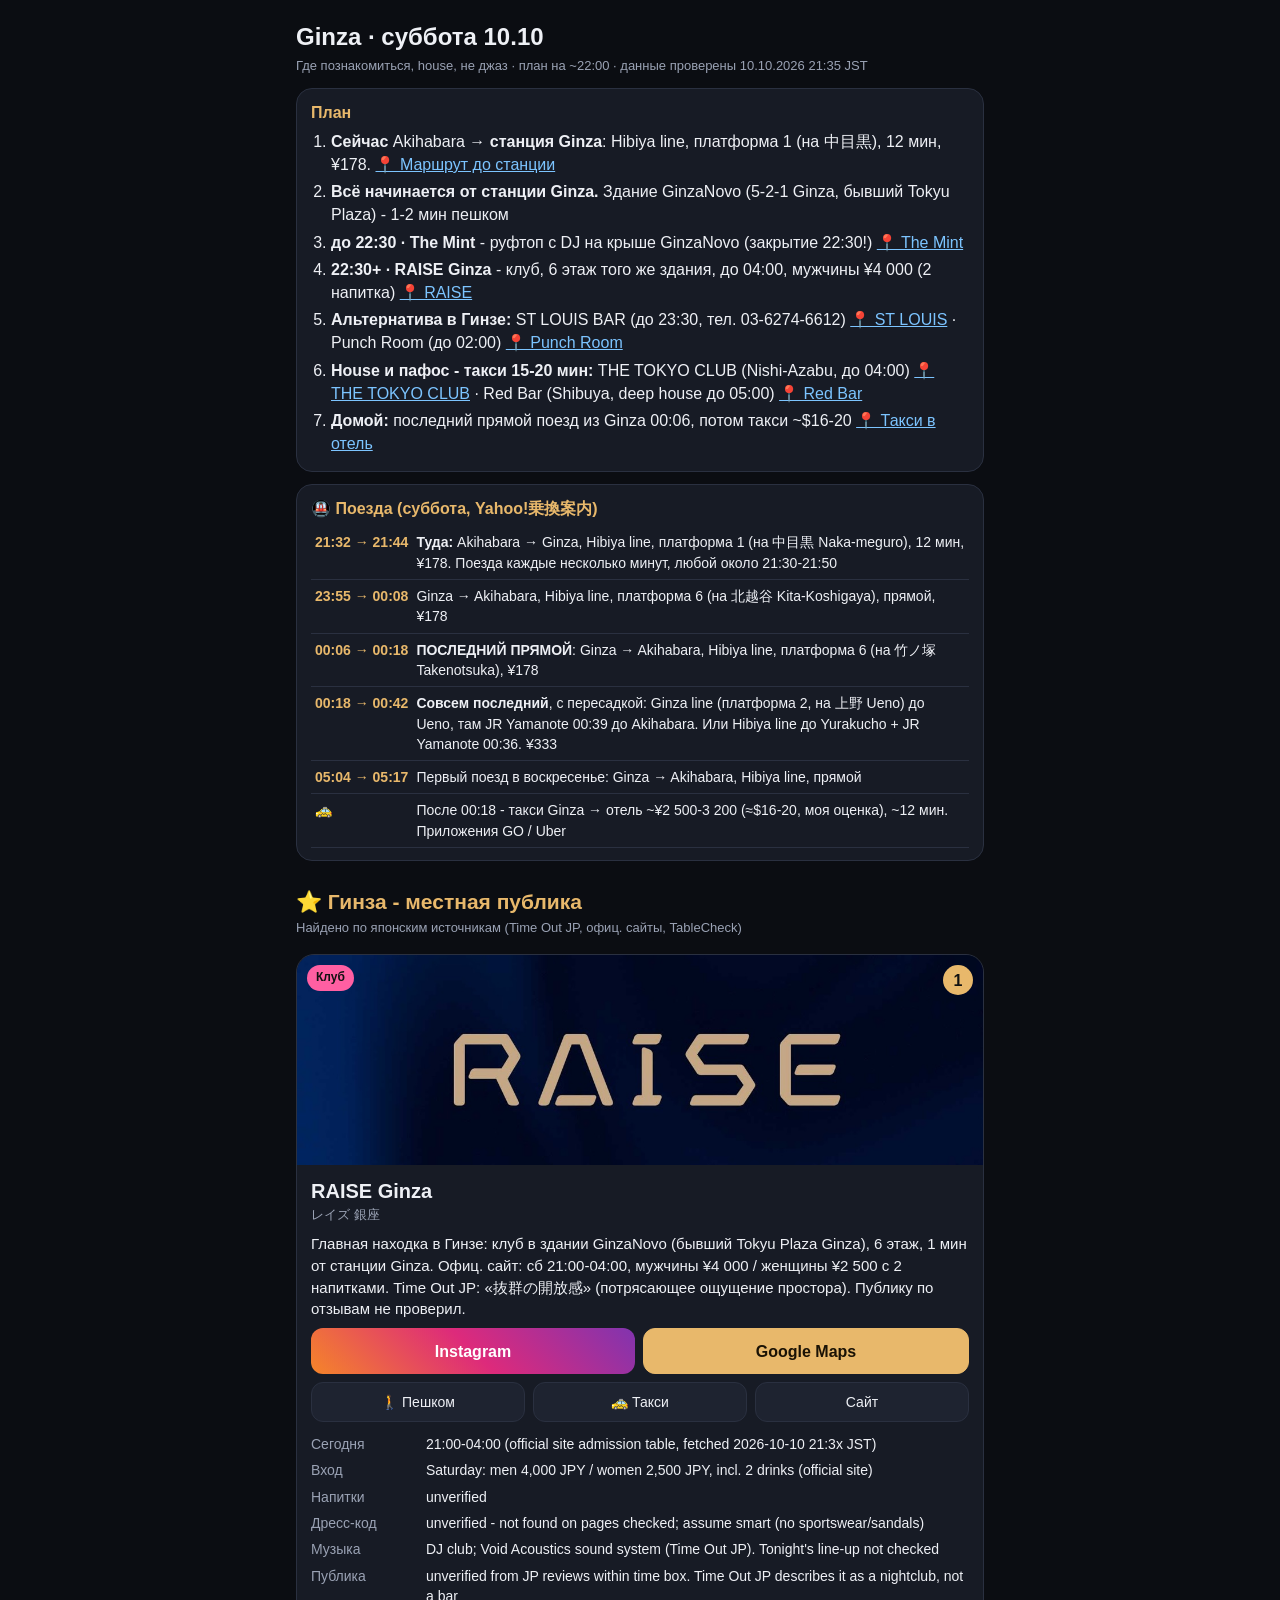
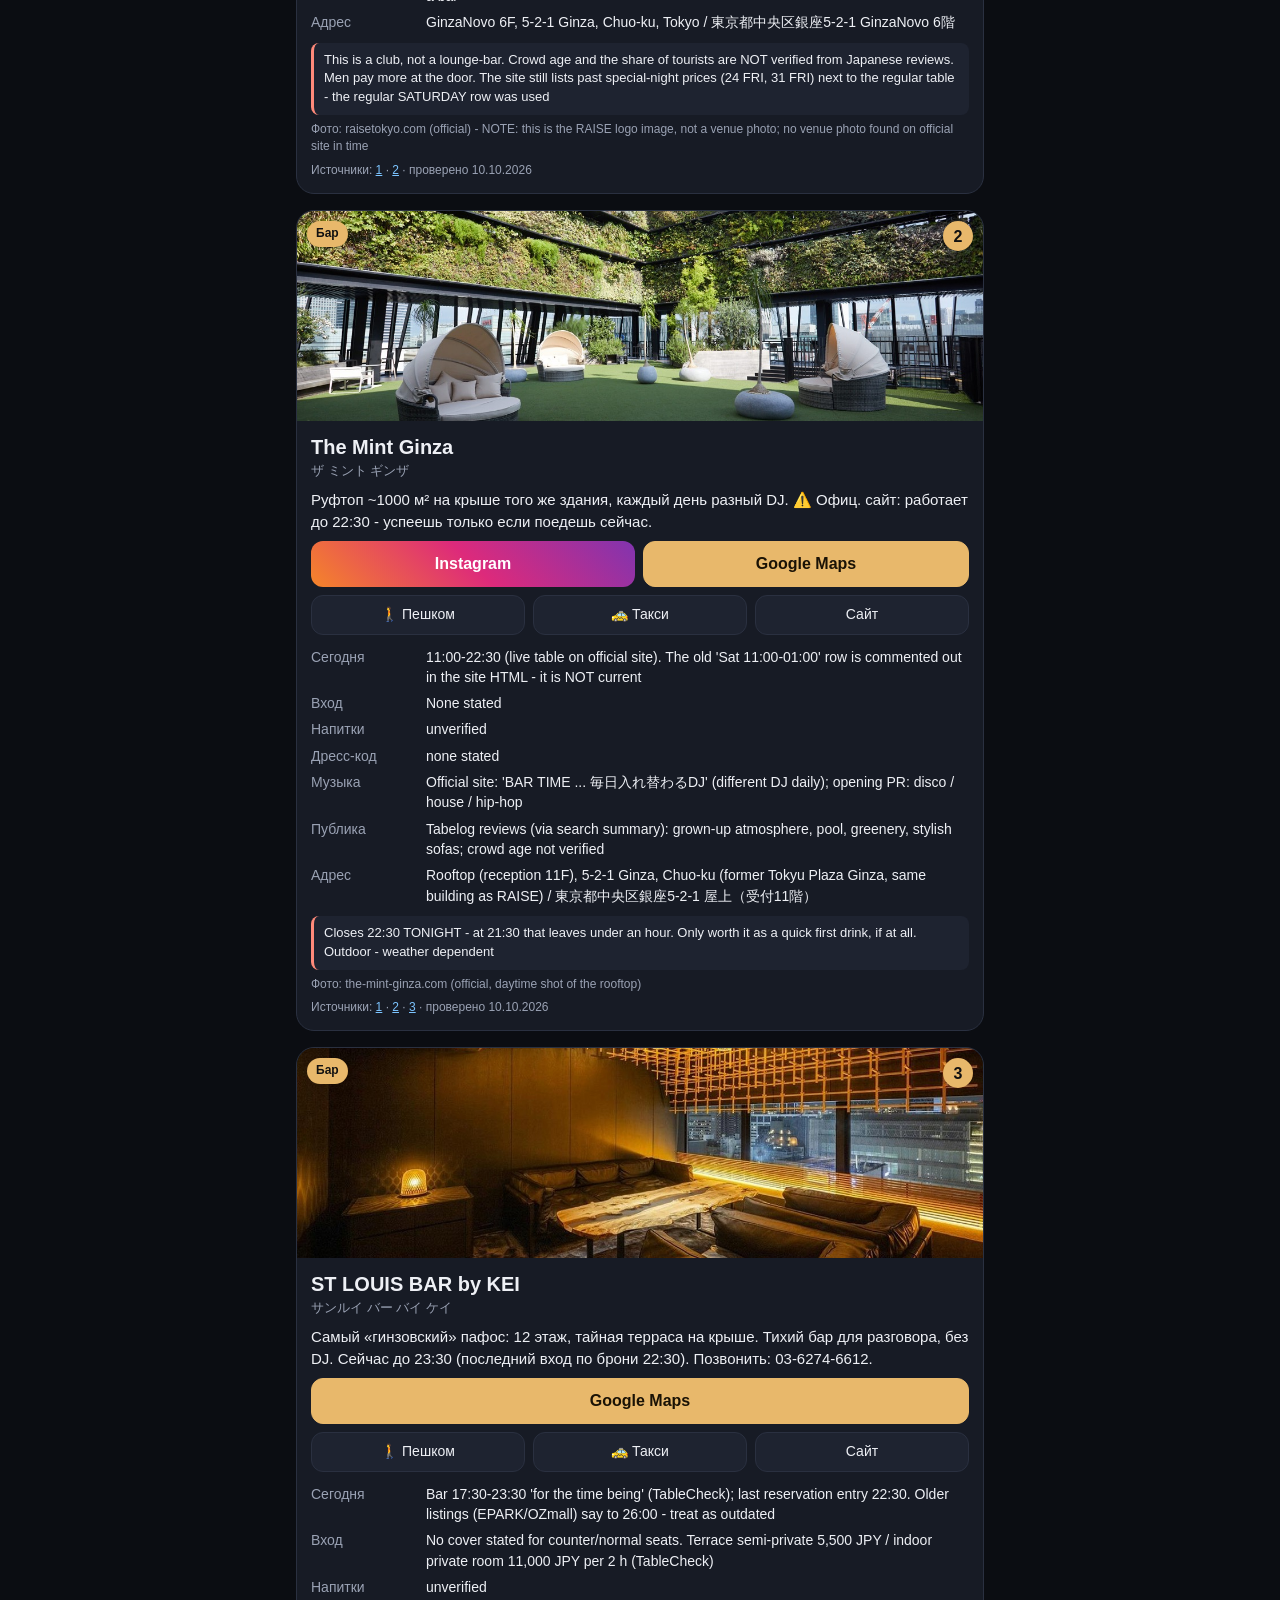
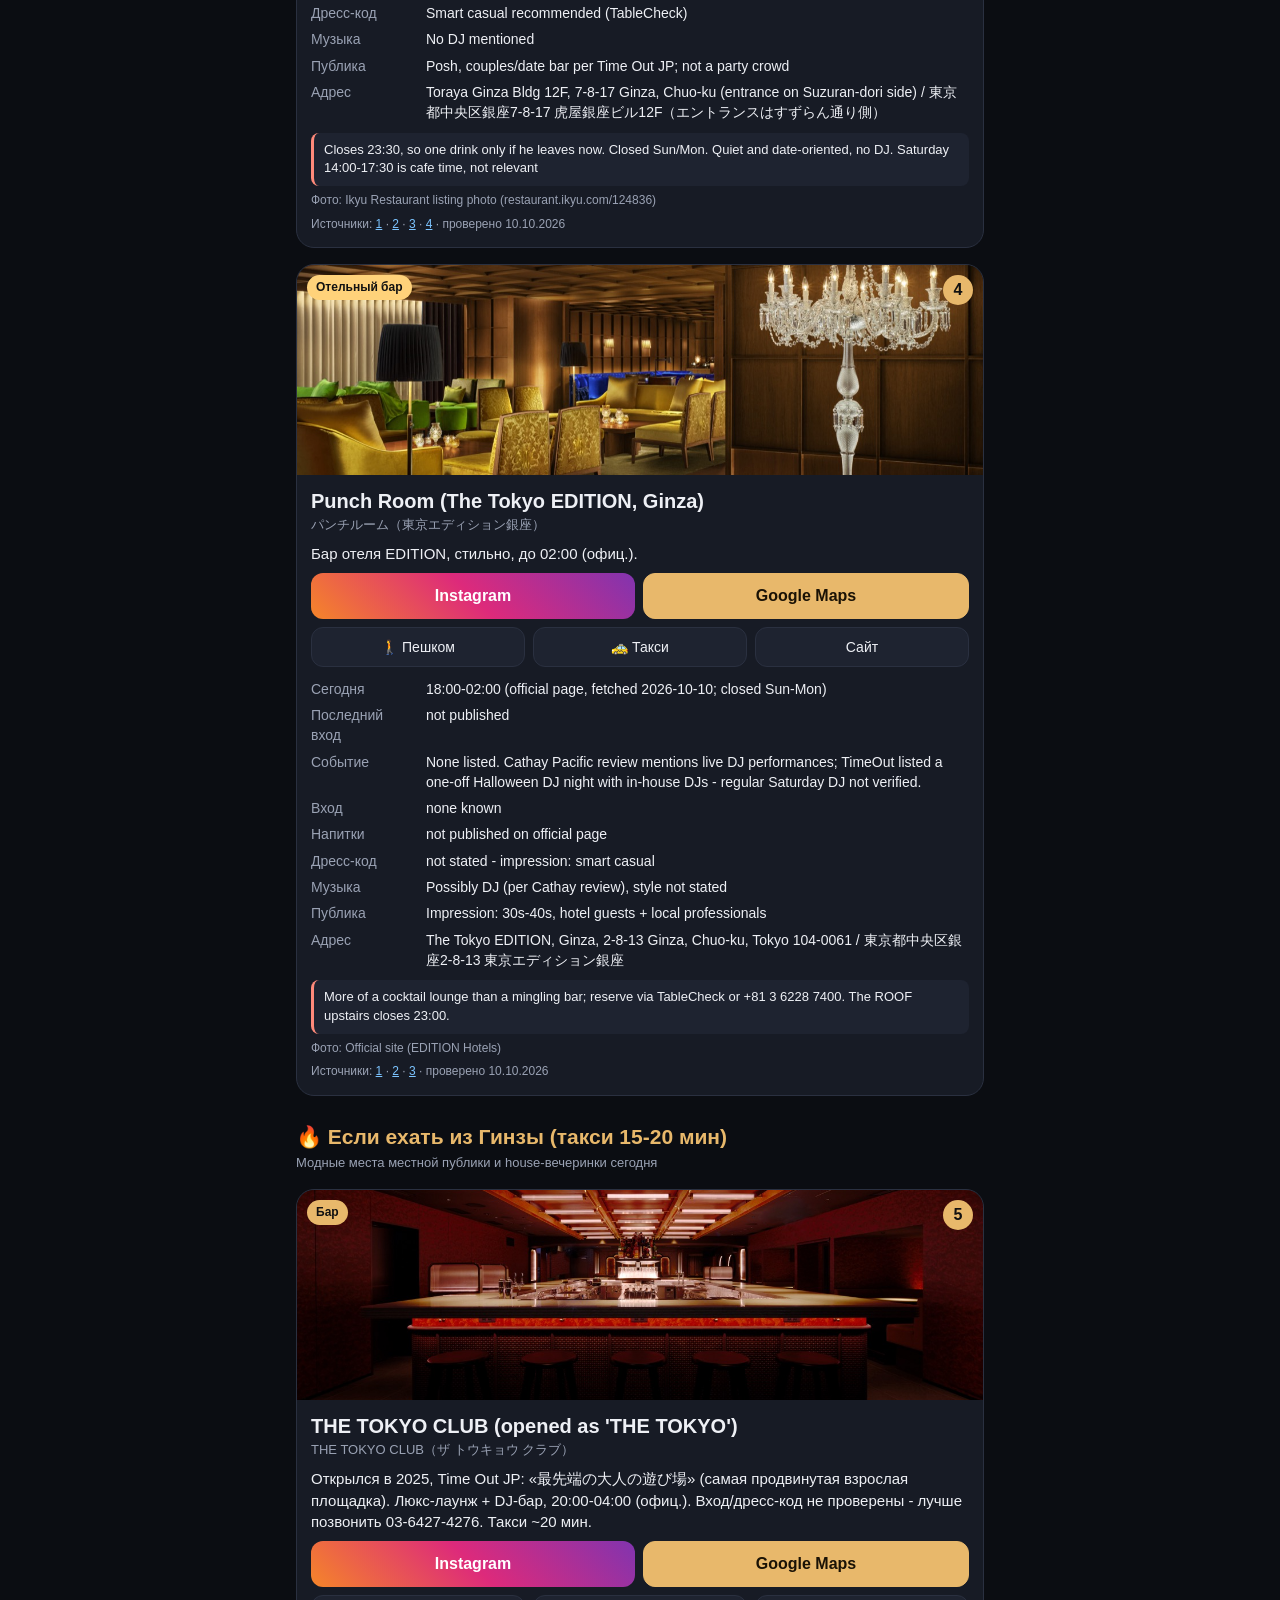
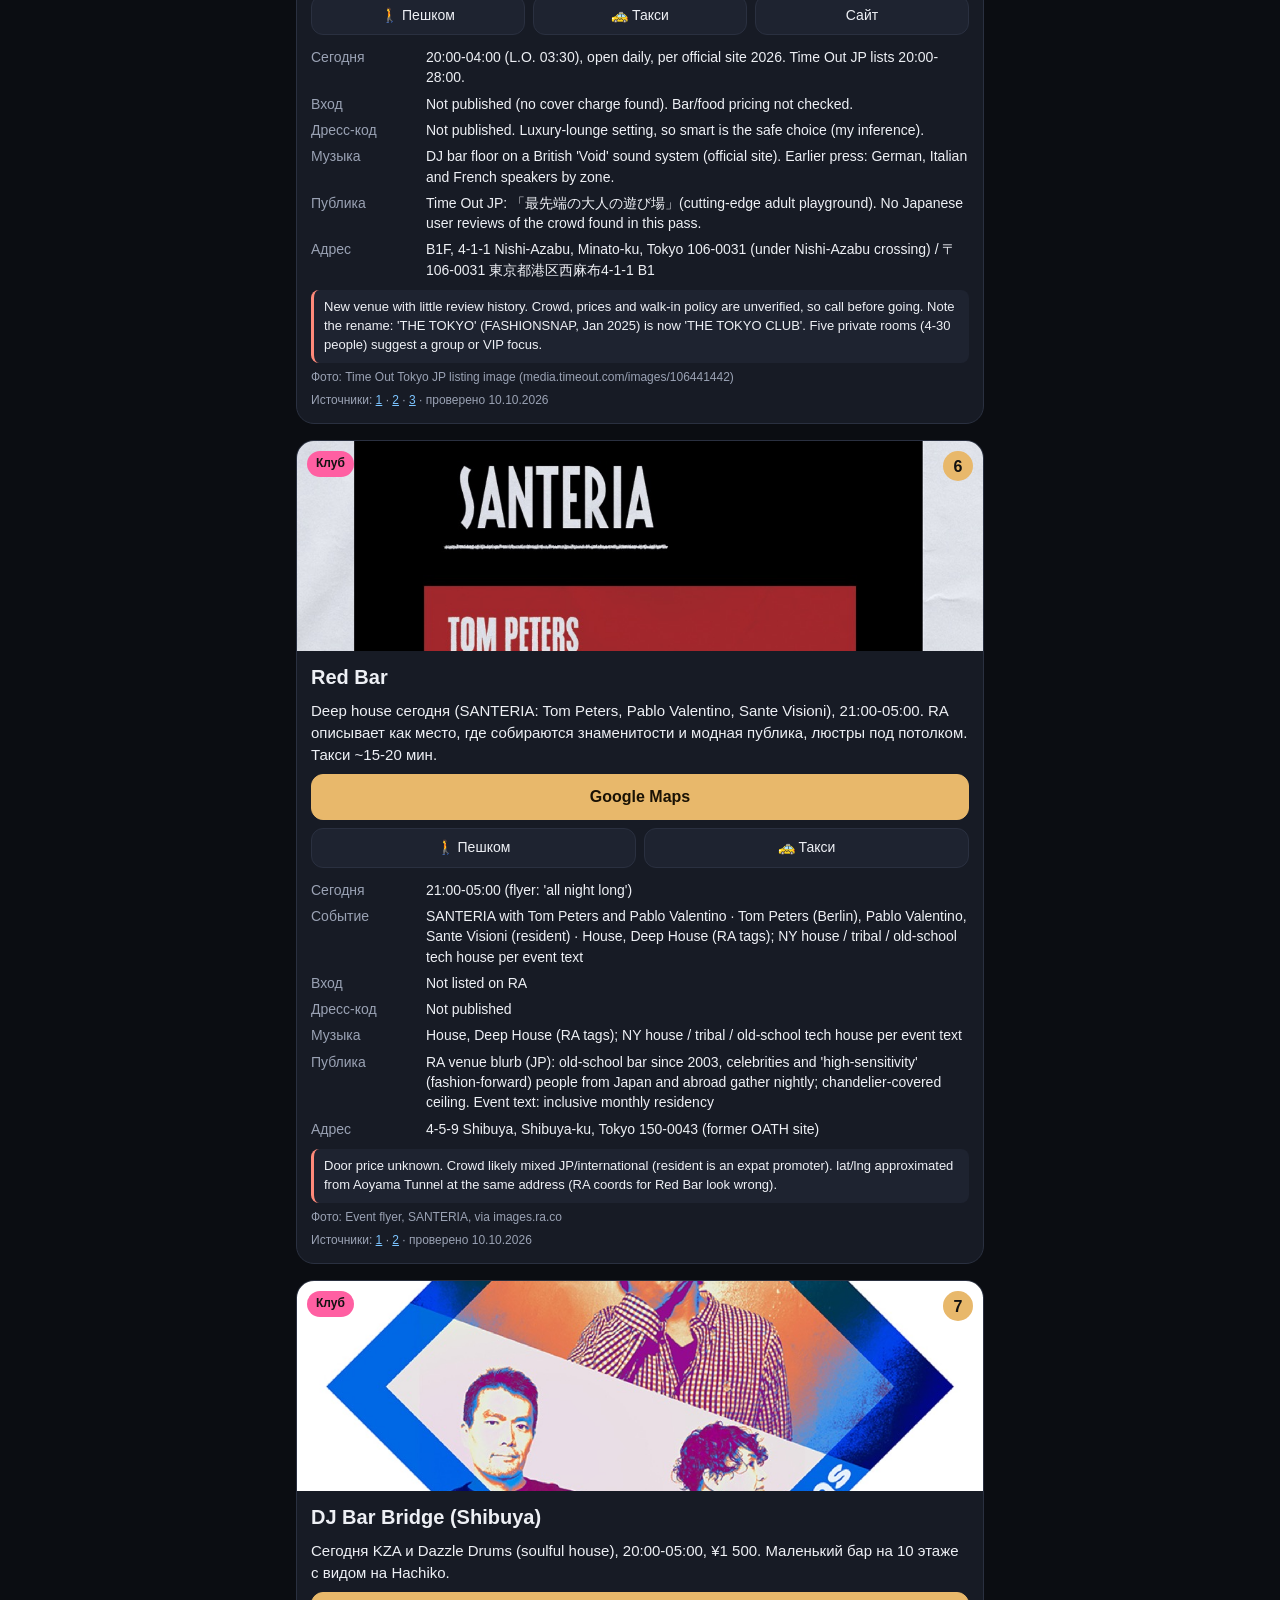
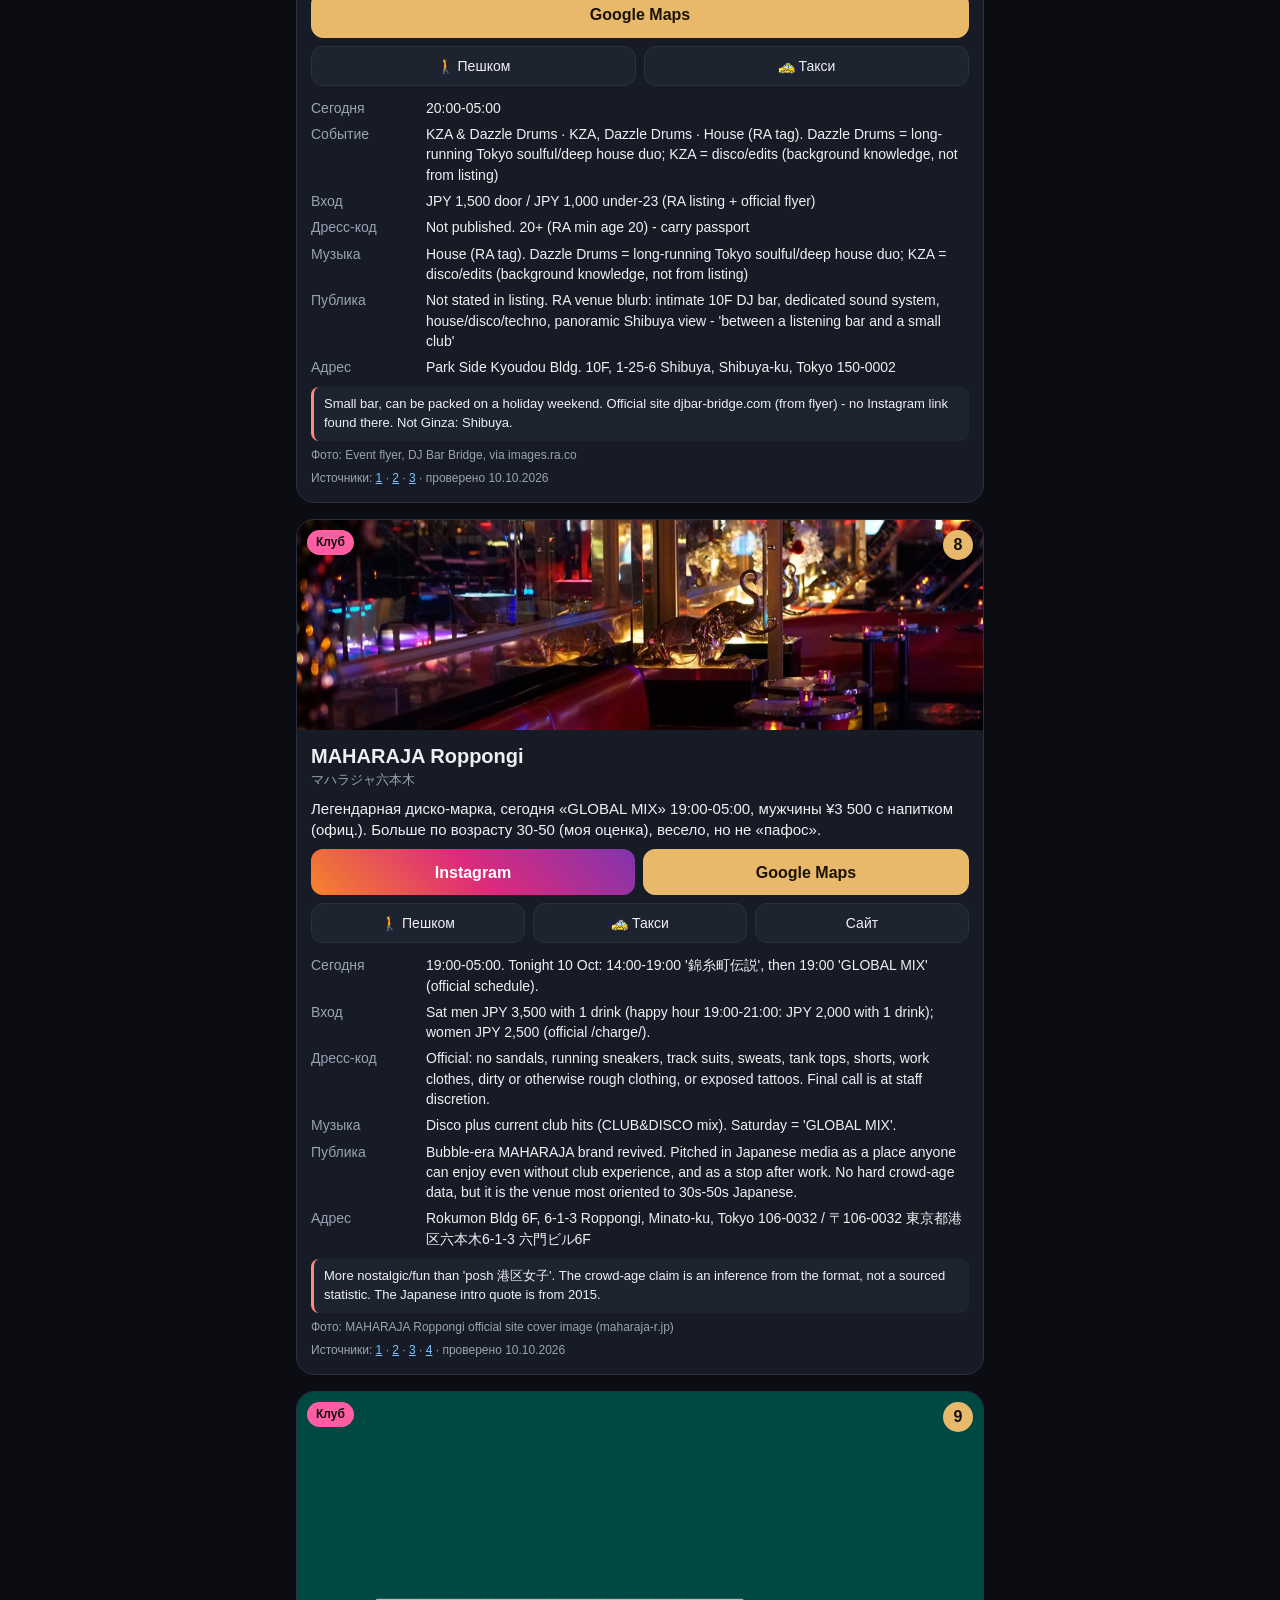
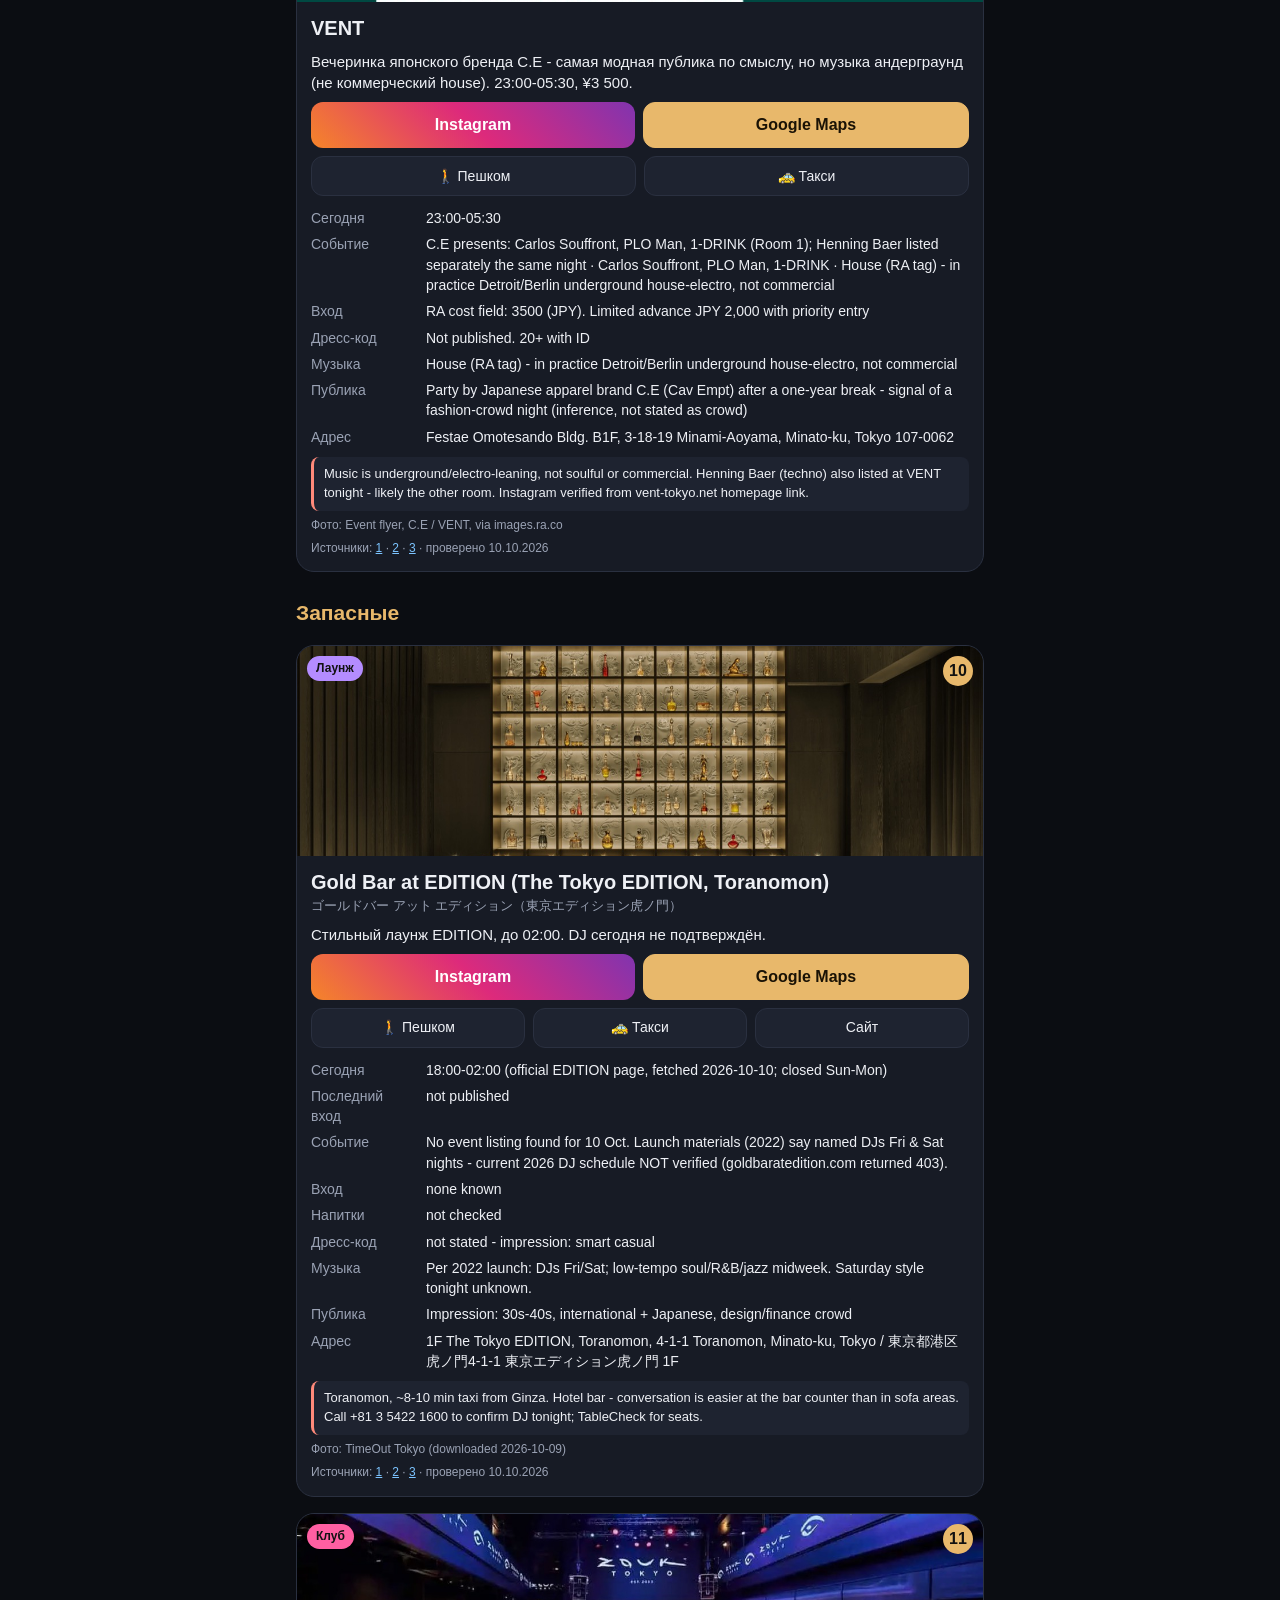
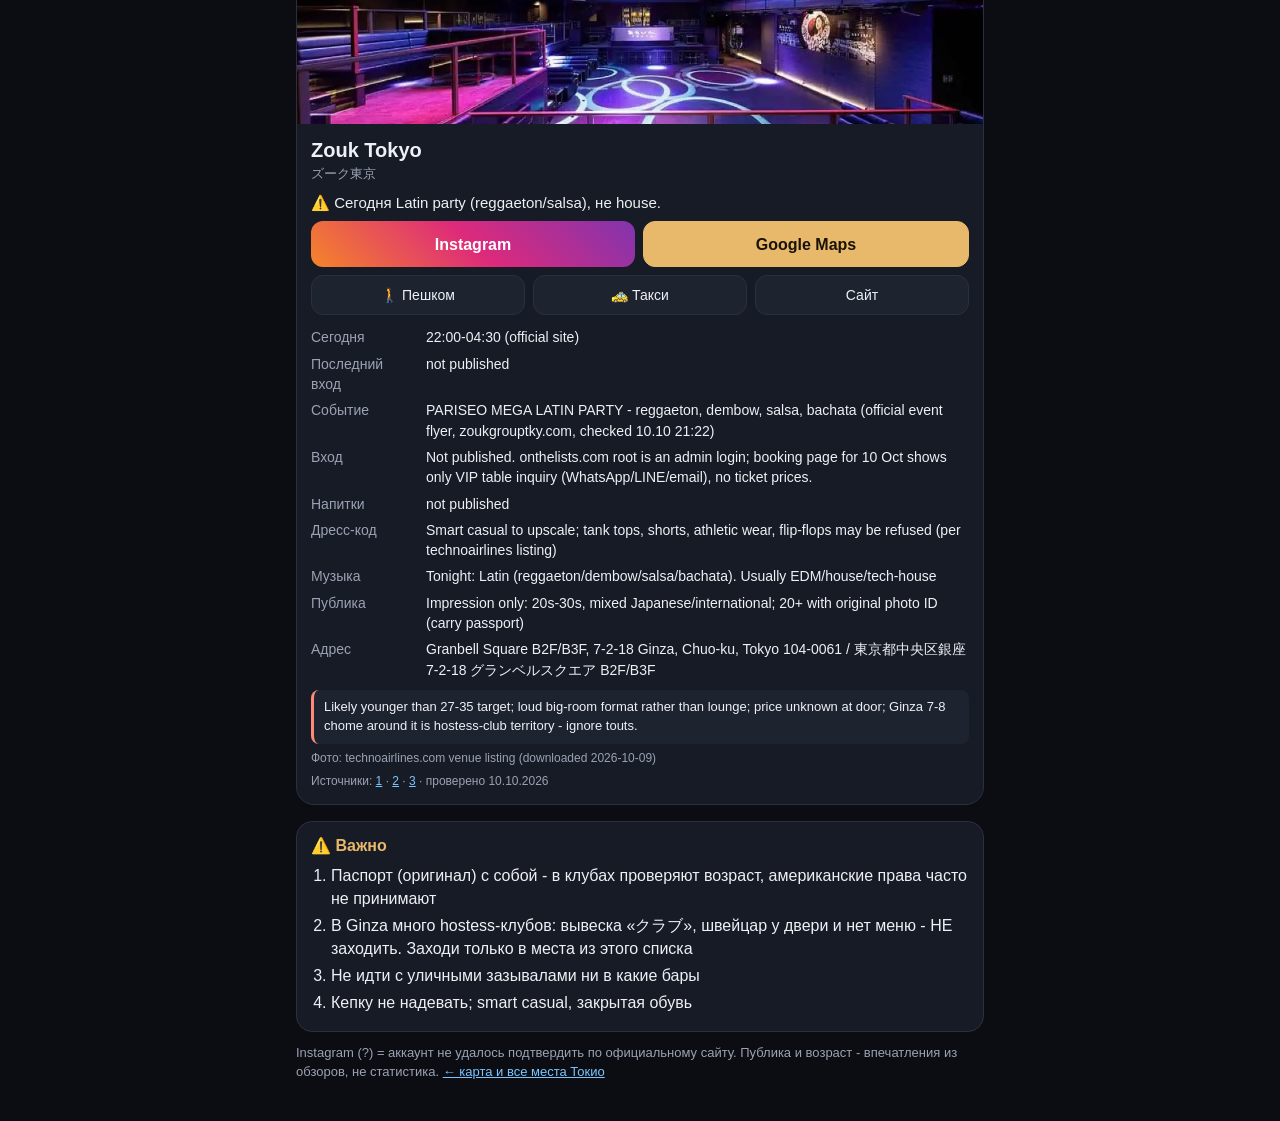
==== commit 02d38bc3: "Ginza page: Google Maps links in every step Co-Authored-By: Claude Opus 5.5 <noreply@anthropic.com>" ====
--- a/ginza.html
+++ b/ginza.html
@@ -21,7 +21,7 @@
 .sech{font-size:21px;margin:26px 0 2px;color:var(--acc)}.small{font-size:12px;color:var(--mute);margin-top:6px}
 </style></head><body><div class="wrap">
 <h1>Ginza · суббота 10.10</h1><div class="sub">Где познакомиться, house, не джаз · план на ~22:00 · данные проверены 10.10.2026 21:35 JST</div>
-<div class="box"><h3>План</h3><ol><li><b>~21:45</b> Akihabara → Ginza: Hibiya line, платформа 1 (на 中目黒), 12 мин</li><li><b>до 22:30 · The Mint</b> - руфтоп 1000 м² с DJ (закрывается 22:30!), в том же здании что RAISE, 1 мин от станции Ginza</li><li><b>22:30-… · RAISE Ginza</b> - клуб, сб 21:00-04:00, мужчины ¥4 000 (2 напитка), офиц. сайт</li><li><b>Альтернатива:</b> ST LOUIS BAR (12 эт., тайная терраса, до 23:30, позвонить 03-6274-6612) или Punch Room (до 02:00)</li><li><b>Хочешь house и пафос:</b> такси → THE TOKYO CLUB (Nishi-Azabu, до 04:00) или Red Bar (Shibuya, deep house до 05:00)</li><li><b>Домой:</b> последний прямой из Ginza 00:06, потом такси ~$16-20</li></ol></div>
+<div class="box"><h3>План</h3><ol><li><b>Сейчас</b> Akihabara → <b>станция Ginza</b>: Hibiya line, платформа 1 (на 中目黒), 12 мин, ¥178. <a href="https://www.google.com/maps/dir/?api=1&destination=Ginza%20Station%20Tokyo%20Metro%20Hibiya%20Line&travelmode=transit" target="_blank" rel="noopener">📍 Маршрут до станции</a></li><li><b>Всё начинается от станции Ginza.</b> Здание GinzaNovo (5-2-1 Ginza, бывший Tokyu Plaza) - 1-2 мин пешком</li><li><b>до 22:30 · The Mint</b> - руфтоп с DJ на крыше GinzaNovo (закрытие 22:30!) <a href="https://www.google.com/maps/search/?api=1&query=The%20Mint%20Ginza%20%E9%8A%80%E5%BA%A75-2-1" target="_blank" rel="noopener">📍 The Mint</a></li><li><b>22:30+ · RAISE Ginza</b> - клуб, 6 этаж того же здания, до 04:00, мужчины ¥4 000 (2 напитка) <a href="https://www.google.com/maps/search/?api=1&query=RAISE%20GINZA%20%E9%8A%80%E5%BA%A75-2-1" target="_blank" rel="noopener">📍 RAISE</a></li><li><b>Альтернатива в Гинзе:</b> ST LOUIS BAR (до 23:30, тел. 03-6274-6612) <a href="https://www.google.com/maps/search/?api=1&query=ST%20LOUIS%20BAR%20by%20KEI%20%E9%8A%80%E5%BA%A77-8-17" target="_blank" rel="noopener">📍 ST LOUIS</a> · Punch Room (до 02:00) <a href="https://www.google.com/maps/search/?api=1&query=Punch%20Room%20The%20Tokyo%20EDITION%20Ginza" target="_blank" rel="noopener">📍 Punch Room</a></li><li><b>House и пафос - такси 15-20 мин:</b> THE TOKYO CLUB (Nishi-Azabu, до 04:00) <a href="https://www.google.com/maps/search/?api=1&query=THE%20TOKYO%20CLUB%20%E8%A5%BF%E9%BA%BB%E5%B8%834-1-1" target="_blank" rel="noopener">📍 THE TOKYO CLUB</a> · Red Bar (Shibuya, deep house до 05:00) <a href="https://www.google.com/maps/search/?api=1&query=Red%20Bar%204-5-9%20Shibuya%20Tokyo" target="_blank" rel="noopener">📍 Red Bar</a></li><li><b>Домой:</b> последний прямой поезд из Ginza 00:06, потом такси ~$16-20 <a href="https://www.google.com/maps/dir/?api=1&destination=JR%20East%20Hotel%20Mets%20Premier%20Akihabara&travelmode=driving" target="_blank" rel="noopener">📍 Такси в отель</a></li></ol></div>
 <div class="box"><h3>🚇 Поезда (суббота, Yahoo!乗換案内)</h3><table><tr><td class="t">21:32 → 21:44</td><td><b>Туда:</b> Akihabara → Ginza, Hibiya line, платформа 1 (на 中目黒 Naka-meguro), 12 мин, ¥178. Поезда каждые несколько минут, любой около 21:30-21:50</td></tr><tr><td class="t">23:55 → 00:08</td><td>Ginza → Akihabara, Hibiya line, платформа 6 (на 北越谷 Kita-Koshigaya), прямой, ¥178</td></tr><tr><td class="t">00:06 → 00:18</td><td><b>ПОСЛЕДНИЙ ПРЯМОЙ</b>: Ginza → Akihabara, Hibiya line, платформа 6 (на 竹ノ塚 Takenotsuka), ¥178</td></tr><tr><td class="t">00:18 → 00:42</td><td><b>Совсем последний</b>, с пересадкой: Ginza line (платформа 2, на 上野 Ueno) до Ueno, там JR Yamanote 00:39 до Akihabara. Или Hibiya line до Yurakucho + JR Yamanote 00:36. ¥333</td></tr><tr><td class="t">05:04 → 05:17</td><td>Первый поезд в воскресенье: Ginza → Akihabara, Hibiya line, прямой</td></tr><tr><td class="t">🚕</td><td>После 00:18 - такси Ginza → отель ~¥2 500-3 200 (≈$16-20, моя оценка), ~12 мин. Приложения GO / Uber</td></tr></table></div>
 <h2 class="sech">⭐ Гинза - местная публика</h2><div class="sub">Найдено по японским источникам (Time Out JP, офиц. сайты, TableCheck)</div><article class="card" id="jp-raise-ginza">
  <div class="ph"><img loading="lazy" src="img/jp-raise-ginza-1.jpg" alt="RAISE Ginza"><span class="badge" style="background:#ff5fa2">Клуб</span><span class="num">1</span></div>
